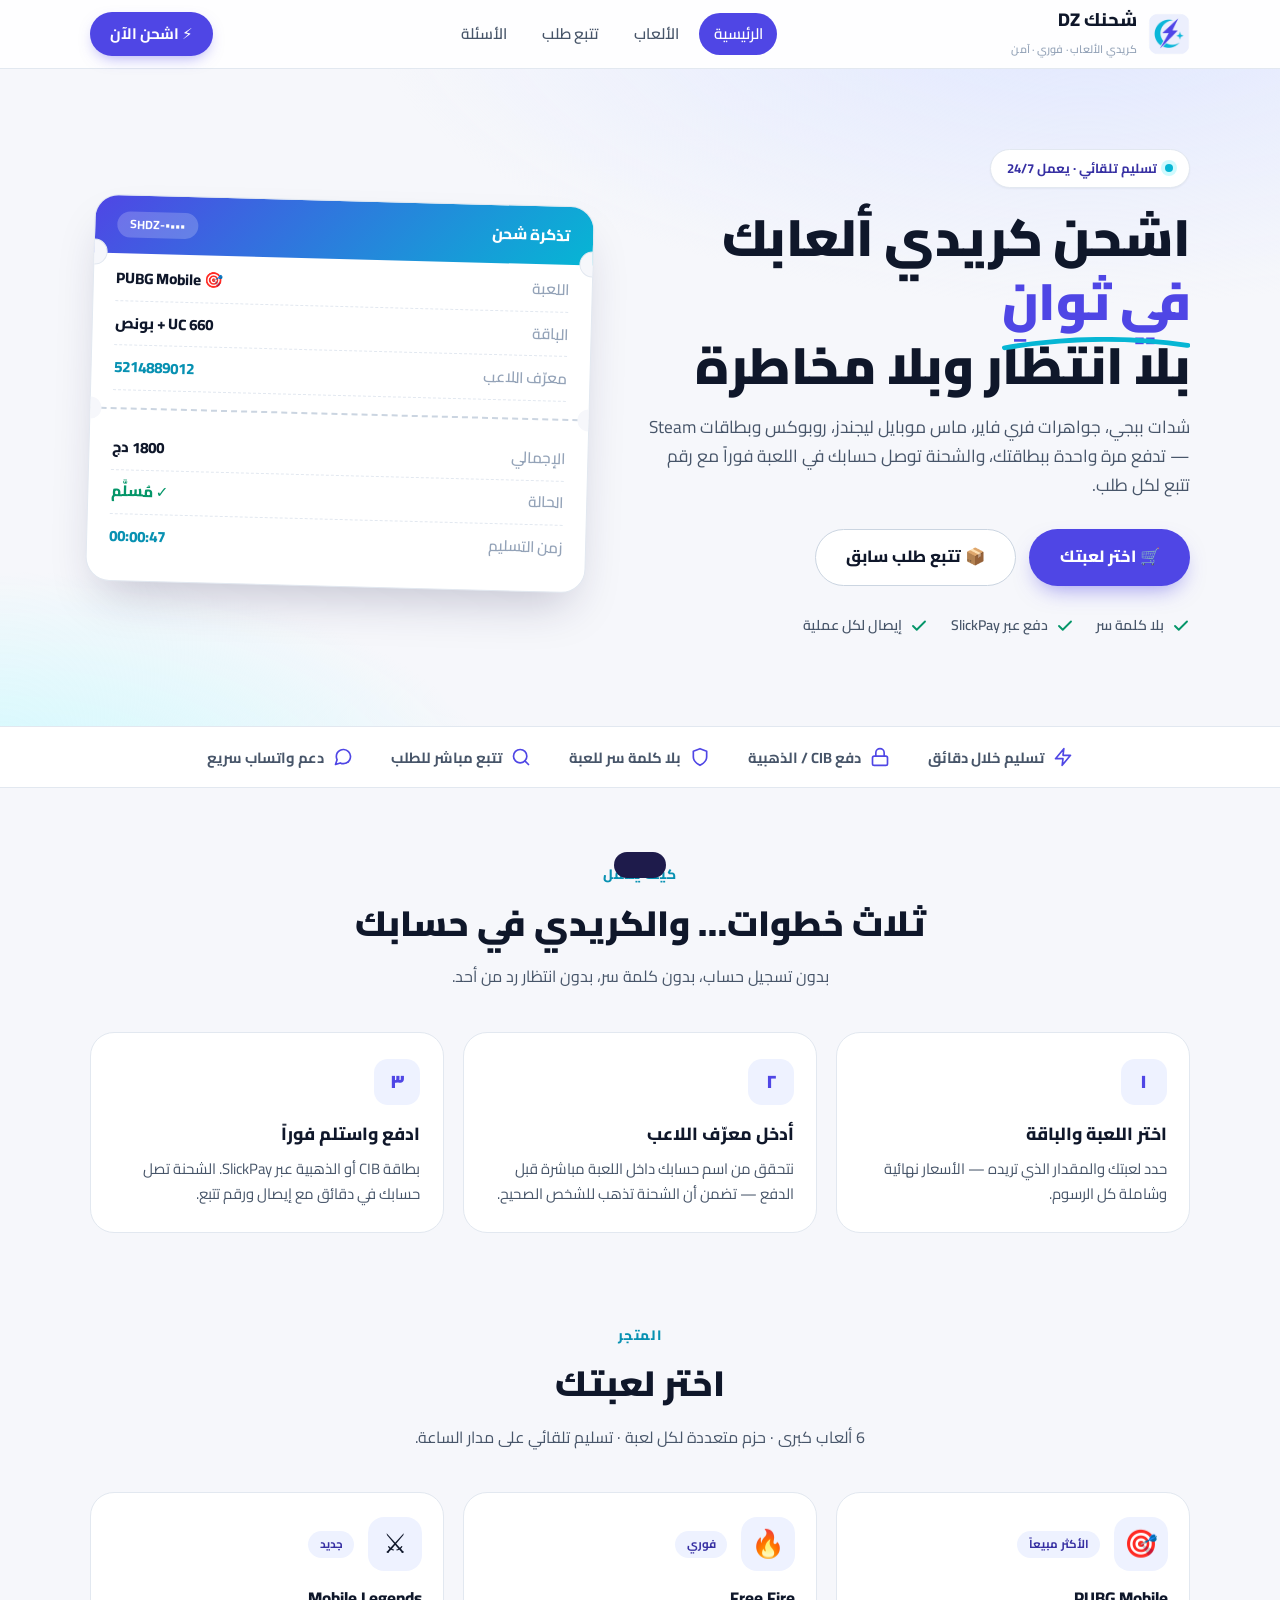
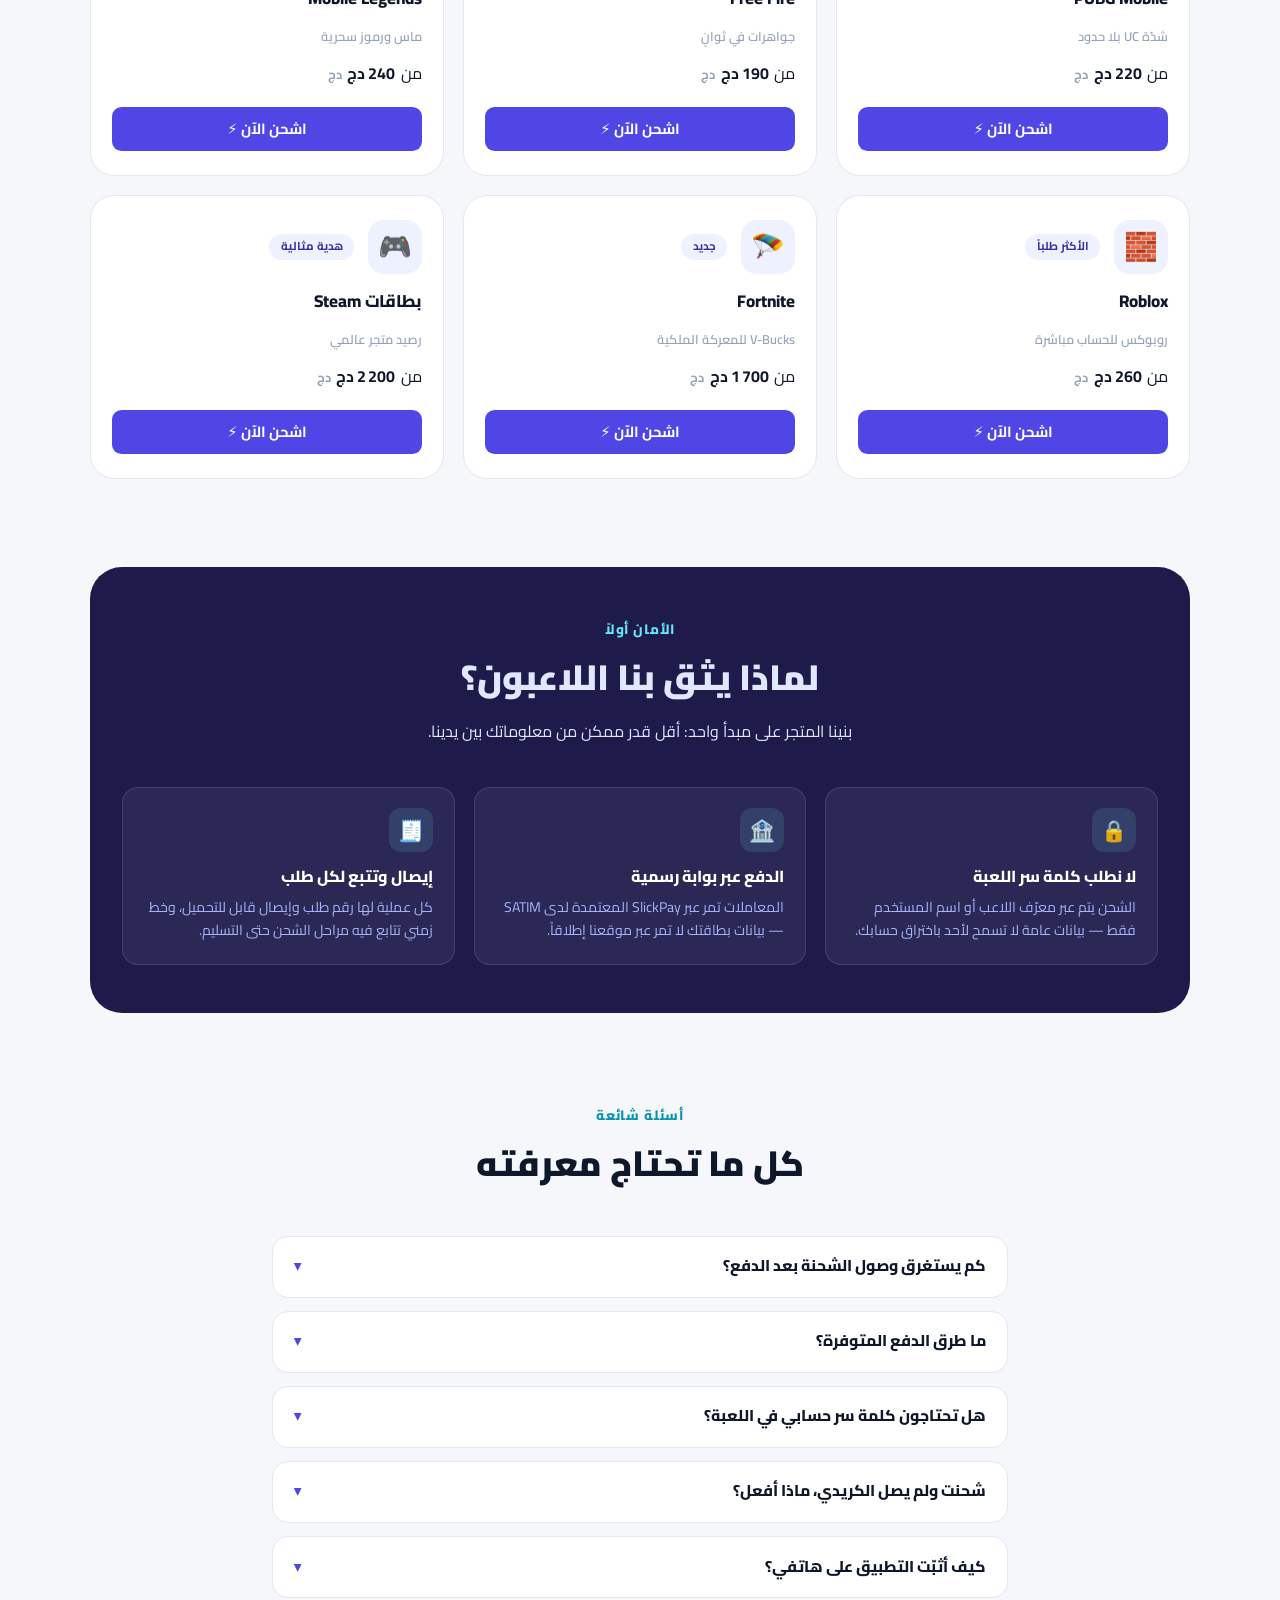
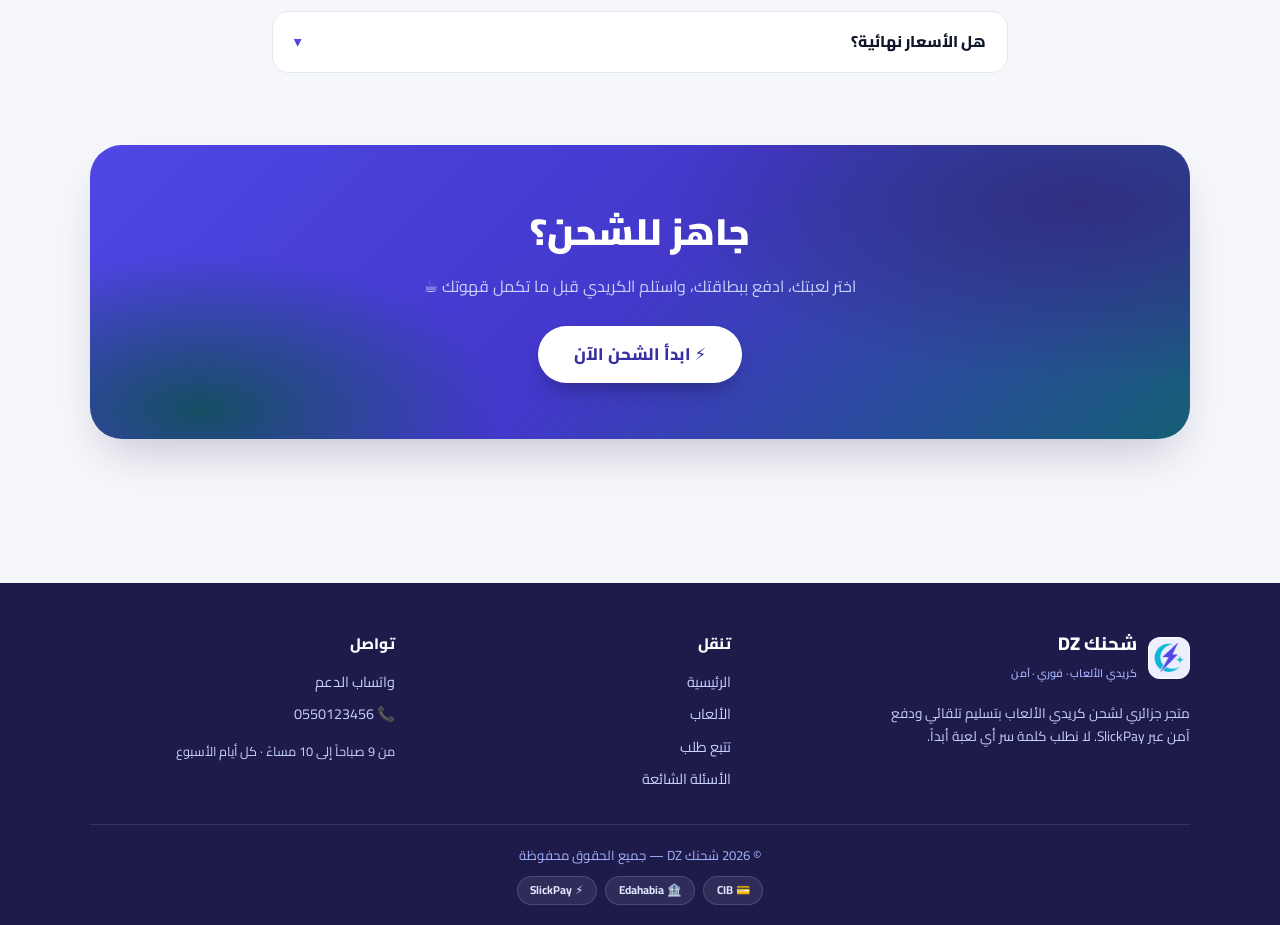
==== index.html @ 3fcfb03e "شحنك DZ v1 — متجر شحن كريدي الألعاب + تقسيم SlickPay (محاكاة) + PWA - 4 صفحات: رئيسية، شراء (4 خطوات" ====
<!DOCTYPE html>
<html lang="ar" dir="rtl">
<head>
<meta charset="UTF-8">
<meta name="viewport" content="width=device-width, initial-scale=1.0">
<title>شحنك DZ — شحن كريدي الألعاب فوراً وبأمان | UC · جواهرات · روبوكس</title>
<meta name="description" content="اشحن كريدي ألعابك المفضلة في ثوانٍ: PUBG UC، جواهرات Free Fire، ماس Mobile Legends، روبوكس Roblox وبطاقات Steam. دفع آمن ببطاقة CIB/الذهبية عبر SlickPay، تسليم فوري 24/7، وتتبع لكل طلب.">
<meta name="keywords" content="شحن كريدي, شدات ببجي, UC, جواهرات فري فاير, روبوكس, بطاقات steam, شحن الألعاب الجزائر">
<meta name="theme-color" content="#4f46e5">
<link rel="canonical" href="https://islamsiso644-sudo.github.io/shihank-dz/">

<!-- Open Graph -->
<meta property="og:type" content="website">
<meta property="og:site_name" content="شحنك DZ">
<meta property="og:title" content="شحنك DZ — شحن كريدي الألعاب فوراً وبأمان">
<meta property="og:description" content="UC · جواهرات · ماس · روبوكس · Steam — دفع آمن عبر SlickPay وتسليم فوري مع تتبع مباشر لكل طلب.">
<meta property="og:image" content="assets/img/og-image.jpg">
<meta property="og:locale" content="ar_DZ">

<!-- Icons -->
<link rel="icon" type="image/png" sizes="48x48" href="assets/img/favicon-32.png">
<link rel="apple-touch-icon" href="assets/img/apple-touch-icon.png">

<!-- PWA -->
<link rel="manifest" href="manifest.webmanifest">

<!-- Fonts -->
<link rel="preconnect" href="https://fonts.googleapis.com">
<link rel="preconnect" href="https://fonts.gstatic.com" crossorigin>
<link href="https://fonts.googleapis.com/css2?family=Cairo:wght@400;600;700;800;900&display=swap" rel="stylesheet">

<link rel="stylesheet" href="css/styles.css">

<!-- JSON-LD -->
<script type="application/ld+json">
{
  "@context": "https://schema.org",
  "@graph": [
    {
      "@type": "WebSite",
      "name": "شحنك DZ",
      "url": "https://islamsiso644-sudo.github.io/shihank-dz/",
      "inLanguage": "ar"
    },
    {
      "@type": "Store",
      "name": "شحنك DZ",
      "description": "متجر شحن كريدي الألعاب: UC وجواهرات وماس وروبوكس وبطاقات Steam بتسليم فوري ودفع آمن عبر SlickPay.",
      "paymentAccepted": "CIB, Edahabia",
      "priceRange": "190–19000 DZD"
    }
  ]
}
</script>
<script src="https://sites.super.myninja.ai/_assets/ninja-daytona-script.js"></script>
</head>

<body id="bodyTag">

<!-- ================= NAVBAR ================= -->
<header class="nav">
  <div class="container nav-inner">
    <a href="index.html" class="brand" aria-label="شحنك DZ">
      <img src="assets/img/icon-192.png" alt="شحنك DZ">
      <span>
        <span class="brand-name">شحنك DZ</span><br>
        <span class="brand-sub">كريدي الألعاب · فوري · آمن</span>
      </span>
    </a>
    <nav class="nav-links">
      <a href="index.html" class="active">الرئيسية</a>
      <a href="#games">الألعاب</a>
      <a href="track.html">تتبع طلب</a>
      <a href="#faq">الأسئلة</a>
    </nav>
    <a href="#games" class="nav-cta">⚡ اشحن الآن</a>
  </div>
</header>

<!-- ================= HERO ================= -->
<section class="hero">
  <div class="container hero-grid">
    <div>
      <span class="eyebrow"><span class="dot"></span> تسليم تلقائي · يعمل 24/7</span>
      <h1>
        اشحن كريدي ألعابك
        <span class="hl">في ثوانٍ<svg viewBox="0 0 120 12" preserveAspectRatio="none" aria-hidden="true"><path d="M2 9 Q 60 -4 118 7" stroke="#06b6d4" stroke-width="4" fill="none" stroke-linecap="round"/></svg></span>
        <br>بلا انتظار وبلا مخاطرة
      </h1>
      <p class="lead">
        شدات ببجي، جواهرات فري فاير، ماس موبايل ليجندز، روبوكس وبطاقات Steam —
        تدفع مرة واحدة ببطاقتك، والشحنة توصل حسابك في اللعبة فوراً مع رقم تتبع لكل طلب.
      </p>
      <div class="hero-actions">
        <a href="#games" class="btn btn-primary">🛒 اختر لعبتك</a>
        <a href="track.html" class="btn btn-ghost">📦 تتبع طلب سابق</a>
      </div>
      <div class="hero-trust">
        <div class="trust-item">
          <svg width="18" height="18" viewBox="0 0 24 24" fill="none" stroke="#059669" stroke-width="2.5" stroke-linecap="round" stroke-linejoin="round"><path d="M20 6L9 17l-5-5"/></svg>
          بلا كلمة سر
        </div>
        <div class="trust-item">
          <svg width="18" height="18" viewBox="0 0 24 24" fill="none" stroke="#059669" stroke-width="2.5" stroke-linecap="round" stroke-linejoin="round"><path d="M20 6L9 17l-5-5"/></svg>
          دفع عبر SlickPay
        </div>
        <div class="trust-item">
          <svg width="18" height="18" viewBox="0 0 24 24" fill="none" stroke="#059669" stroke-width="2.5" stroke-linecap="round" stroke-linejoin="round"><path d="M20 6L9 17l-5-5"/></svg>
          إيصال لكل عملية
        </div>
      </div>
    </div>

    <!-- تذكرة العرض -->
    <div class="ticket" aria-hidden="true">
      <span class="ticket-notch right"></span>
      <span class="ticket-notch left"></span>
      <div class="ticket-head">
        <span class="t-label">تذكرة شحن</span>
        <span class="t-num">SHDZ-••••</span>
      </div>
      <div class="ticket-body">
        <div class="ticket-row"><span class="k">اللعبة</span><span class="v">🎯 PUBG Mobile</span></div>
        <div class="ticket-row"><span class="k">الباقة</span><span class="v">660 UC + بونص</span></div>
        <div class="ticket-row"><span class="k">معرّف اللاعب</span><span class="v accent">5214889012</span></div>
        <div class="ticket-perf"></div>
        <div class="ticket-row"><span class="k">الإجمالي</span><span class="v">1800 دج</span></div>
        <div class="ticket-row"><span class="k">الحالة</span><span class="v" style="color:var(--ok)">✓ مُسلَّم</span></div>
        <div class="ticket-row"><span class="k">زمن التسليم</span><span class="v accent">00:00:47</span></div>
      </div>
    </div>
  </div>
</section>

<!-- ================= TRUST BAR ================= -->
<section class="trustbar">
  <div class="container trustbar-inner">
    <div class="trustbar-item">
      <svg width="20" height="20" viewBox="0 0 24 24" fill="none" stroke="currentColor" stroke-width="2" stroke-linecap="round" stroke-linejoin="round"><path d="M13 2L3 14h9l-1 8 10-12h-9l1-8z"/></svg>
      تسليم خلال دقائق
    </div>
    <div class="trustbar-item">
      <svg width="20" height="20" viewBox="0 0 24 24" fill="none" stroke="currentColor" stroke-width="2" stroke-linecap="round" stroke-linejoin="round"><rect x="3" y="11" width="18" height="11" rx="2"/><path d="M7 11V7a5 5 0 0110 0v4"/></svg>
      دفع CIB / الذهبية
    </div>
    <div class="trustbar-item">
      <svg width="20" height="20" viewBox="0 0 24 24" fill="none" stroke="currentColor" stroke-width="2" stroke-linecap="round" stroke-linejoin="round"><path d="M12 22s8-4 8-10V5l-8-3-8 3v7c0 6 8 10 8 10z"/></svg>
      بلا كلمة سر للعبة
    </div>
    <div class="trustbar-item">
      <svg width="20" height="20" viewBox="0 0 24 24" fill="none" stroke="currentColor" stroke-width="2" stroke-linecap="round" stroke-linejoin="round"><circle cx="11" cy="11" r="8"/><path d="M21 21l-4.35-4.35"/></svg>
      تتبع مباشر للطلب
    </div>
    <div class="trustbar-item">
      <svg width="20" height="20" viewBox="0 0 24 24" fill="none" stroke="currentColor" stroke-width="2" stroke-linecap="round" stroke-linejoin="round"><path d="M21 11.5a8.38 8.38 0 01-.9 3.8 8.5 8.5 0 01-7.6 4.7 8.38 8.38 0 01-3.8-.9L3 21l1.9-5.7a8.38 8.38 0 01-.9-3.8 8.5 8.5 0 014.7-7.6 8.38 8.38 0 013.8-.9h.5a8.48 8.48 0 018 8v.5z"/></svg>
      دعم واتساب سريع
    </div>
  </div>
</section>

<!-- ================= الخطوات ================= -->
<section class="section" id="how">
  <div class="container">
    <div class="section-head">
      <span class="kicker">كيف يعمل</span>
      <h2>ثلاث خطوات… والكريدي في حسابك</h2>
      <p>بدون تسجيل حساب، بدون كلمة سر، بدون انتظار رد من أحد.</p>
    </div>
    <div class="steps">
      <div class="step-card">
        <div class="step-num">١</div>
        <h3>اختر اللعبة والباقة</h3>
        <p>حدد لعبتك والمقدار الذي تريده — الأسعار نهائية وشاملة كل الرسوم.</p>
      </div>
      <div class="step-card">
        <div class="step-num">٢</div>
        <h3>أدخل معرّف اللاعب</h3>
        <p>نتحقق من اسم حسابك داخل اللعبة مباشرة قبل الدفع — تضمن أن الشحنة تذهب للشخص الصحيح.</p>
      </div>
      <div class="step-card">
        <div class="step-num">٣</div>
        <h3>ادفع واستلم فوراً</h3>
        <p>بطاقة CIB أو الذهبية عبر SlickPay. الشحنة تصل حسابك في دقائق مع إيصال ورقم تتبع.</p>
      </div>
    </div>
  </div>
</section>

<!-- ================= الألعاب ================= -->
<section class="section" id="games" style="padding-top:1rem">
  <div class="container">
    <div class="section-head">
      <span class="kicker">المتجر</span>
      <h2>اختر لعبتك</h2>
      <p>6 ألعاب كبرى · حزم متعددة لكل لعبة · تسليم تلقائي على مدار الساعة.</p>
    </div>
    <div class="games-grid" id="gamesGrid"><!-- تُبنى بالجافاسكريبت --></div>
  </div>
</section>

<!-- ================= الأمان ================= -->
<section class="section" id="security" style="padding-top:1rem">
  <div class="container">
    <div class="security">
      <div class="section-head">
        <span class="kicker">الأمان أولاً</span>
        <h2>لماذا يثق بنا اللاعبون؟</h2>
        <p>بنينا المتجر على مبدأ واحد: أقل قدر ممكن من معلوماتك بين يدينا.</p>
      </div>
      <div class="sec-grid">
        <div class="sec-item">
          <div class="s-ico">🔒</div>
          <h3>لا نطلب كلمة سر اللعبة</h3>
          <p>الشحن يتم عبر معرّف اللاعب أو اسم المستخدم فقط — بيانات عامة لا تسمح لأحد باختراق حسابك.</p>
        </div>
        <div class="sec-item">
          <div class="s-ico">🏦</div>
          <h3>الدفع عبر بوابة رسمية</h3>
          <p>المعاملات تمر عبر SlickPay المعتمدة لدى SATIM — بيانات بطاقتك لا تمر عبر موقعنا إطلاقاً.</p>
        </div>
        <div class="sec-item">
          <div class="s-ico">🧾</div>
          <h3>إيصال وتتبع لكل طلب</h3>
          <p>كل عملية لها رقم طلب وإيصال قابل للتحميل، وخط زمني تتابع فيه مراحل الشحن حتى التسليم.</p>
        </div>
      </div>
    </div>
  </div>
</section>

<!-- ================= FAQ ================= -->
<section class="section" id="faq" style="padding-top:1rem">
  <div class="container">
    <div class="section-head">
      <span class="kicker">أسئلة شائعة</span>
      <h2>كل ما تحتاج معرفته</h2>
    </div>
    <div class="faq-list" id="faqList"><!-- تُبنى بالجافاسكريبت --></div>
  </div>
</section>

<!-- ================= CTA النهائي ================= -->
<section class="section" style="padding-top:0">
  <div class="container">
    <div class="final-cta">
      <h2>جاهز للشحن؟</h2>
      <p>اختر لعبتك، ادفع ببطاقتك، واستلم الكريدي قبل ما تكمل قهوتك ☕</p>
      <a href="#games" class="btn btn-white">⚡ ابدأ الشحن الآن</a>
    </div>
  </div>
</section>

<!-- ================= FOOTER ================= -->
<footer class="footer">
  <div class="container">
    <div class="footer-inner">
      <div>
        <a href="index.html" class="brand">
          <img src="assets/img/icon-192.png" alt="شحنك DZ">
          <span>
            <span class="brand-name">شحنك DZ</span><br>
            <span class="brand-sub">كريدي الألعاب · فوري · آمن</span>
          </span>
        </a>
        <p style="margin-top:1rem; font-size:.85rem; max-width:20rem">
          متجر جزائري لشحن كريدي الألعاب بتسليم تلقائي ودفع آمن عبر SlickPay.
          لا نطلب كلمة سر أي لعبة أبداً.
        </p>
      </div>
      <div>
        <h4>تنقل</h4>
        <div class="footer-links">
          <a href="index.html">الرئيسية</a>
          <a href="#games">الألعاب</a>
          <a href="track.html">تتبع طلب</a>
          <a href="#faq">الأسئلة الشائعة</a>
        </div>
      </div>
      <div>
        <h4>تواصل</h4>
        <div class="footer-links">
          <a id="waLink" href="#" target="_blank" rel="noopener">واتساب الدعم</a>
          <a href="#" id="phoneLink">📞 <span id="phoneTxt">0550 12 34 56</span></a>
          <p style="font-size:.8rem; margin-top:.4rem" id="hoursTxt">من 9 صباحاً إلى 10 مساءً</p>
        </div>
      </div>
    </div>
    <div class="footer-bottom">
      <div>© 2026 شحنك DZ — جميع الحقوق محفوظة</div>
      <div class="pay-badges">
        <span class="pay-badge">💳 CIB</span>
        <span class="pay-badge">🏦 Edahabia</span>
        <span class="pay-badge">⚡ SlickPay</span>
      </div>
    </div>
  </div>
</footer>

<!-- PWA install tip -->
<div class="install-tip" id="installTip">
  <img src="assets/img/icon-192.png" alt="">
  <div class="it-txt">
    <div class="it-t">ثبّت تطبيق شحنك DZ</div>
    <div class="it-s">شحن أسرع من هاتفك مباشرة</div>
  </div>
  <button class="btn btn-primary" id="installBtn">تثبيت</button>
</div>

<div class="toast" id="toast"><div class="t-msg" id="toastMsg"></div></div>

<script src="js/config.js"></script>
<script src="js/data.js"></script>
<script src="js/app.js"></script>
</body>
</html>
---- css/styles.css ----
/* ============================================================
   شحنك DZ — styles.css (v3 — إعادة تصميم كاملة)
   الهوية: نيلي كهربائي + سيان على خلفية فاتحة نظيفة
   مبادئ: آمن · بسيط · واضح · لا يشبه أي موقع موجود
   ============================================================ */

/* ---------- Reset ---------- */
*, *::before, *::after { box-sizing: border-box; margin: 0; padding: 0; }
html { scroll-behavior: smooth; -webkit-text-size-adjust: 100%; }
img { display: block; max-width: 100%; }
button, input, select { font: inherit; color: inherit; }
button { cursor: pointer; background: none; border: none; }
a { color: inherit; text-decoration: none; }
ul, ol { list-style: none; }

/* ---------- Design tokens (النظام الجديد) ---------- */
:root {
  /* خلفيات */
  --bg: #f6f7fb;            /* خلفية الصفحة الفاتحة */
  --bg-card: #ffffff;       /* بطاقات بيضاء نظيفة */
  --bg-soft: #eef2ff;       /* لمسة لافندر فاتحة */
  --bg-deep: #1e1b4b;       /* كحلي عميق للفوتر والهيرو الداكن */

  /* الهوية الأساسية */
  --ink: #0f172a;           /* نص أساسي */
  --ink-2: #475569;         /* نص ثانوي */
  --ink-3: #94a3b8;         /* نص خفيف */
  --primary: #4f46e5;       /* نيلي كهربائي */
  --primary-deep: #3730a3;  /* نيلي عميق (hover) */
  --accent: #06b6d4;        /* سيان */
  --accent-deep: #0891b2;   /* سيان عميق */
  --gold: #f59e0b;          /* كهرماني (تنبيهات/نجوم) */
  --danger: #e11d48;        /* أحمر للأخطاء */
  --ok: #059669;            /* أخضر للنجاح */

  /* حدود وظلال */
  --line: #e2e8f0;
  --line-2: #cbd5e1;
  --shadow-sm: 0 1px 2px rgba(15, 23, 42, .05);
  --shadow: 0 8px 24px -12px rgba(30, 27, 75, .18);
  --shadow-lg: 0 24px 48px -16px rgba(30, 27, 75, .25);

  /* مقاسات */
  --r-sm: .6rem;
  --r-md: 1rem;
  --r-lg: 1.5rem;
  --r-xl: 2rem;
  --r-pill: 999px;

  /* خطوط */
  --font: 'Cairo', 'Segoe UI', system-ui, sans-serif;
  --ease: cubic-bezier(.4, 0, .2, 1);
}

/* ---------- Base ---------- */
body {
  font-family: var(--font);
  background: var(--bg);
  color: var(--ink);
  line-height: 1.7;
  min-height: 100vh;
  -webkit-font-smoothing: antialiased;
  overflow-x: hidden;
}
::selection { background: #c7d2fe; color: #1e1b4b; }
::-webkit-scrollbar { width: 10px; }
::-webkit-scrollbar-track { background: var(--bg); }
::-webkit-scrollbar-thumb { background: var(--line-2); border-radius: 8px; }

/* ---------- Layout helpers ---------- */
.container { width: min(1100px, 100% - 2rem); margin-inline: auto; }
.section { padding: 4.5rem 0; }
.flex { display: flex; }
.grid { display: grid; }
.hidden { display: none !important; }

/* ---------- Navbar ---------- */
.nav {
  position: sticky; top: 0; z-index: 60;
  background: rgba(255, 255, 255, .85);
  backdrop-filter: blur(14px);
  -webkit-backdrop-filter: blur(14px);
  border-bottom: 1px solid var(--line);
}
.nav-inner {
  display: flex; align-items: center; justify-content: space-between;
  gap: 1rem; height: 68px;
}
.brand { display: flex; align-items: center; gap: .7rem; }
.brand img { width: 42px; height: 42px; border-radius: 12px; }
.brand-name { font-size: 1.15rem; font-weight: 800; color: var(--ink); line-height: 1.2; }
.brand-sub { font-size: .68rem; color: var(--ink-3); font-weight: 600; letter-spacing: .02em; }
.nav-links { display: flex; align-items: center; gap: .4rem; }
.nav-links a {
  padding: .5rem .9rem; border-radius: var(--r-pill);
  font-weight: 600; font-size: .95rem; color: var(--ink-2);
  transition: all .2s var(--ease);
}
.nav-links a:hover { background: var(--bg-soft); color: var(--primary); }
.nav-links a.active { background: var(--primary); color: #fff; }
.nav-cta {
  display: inline-flex; align-items: center; gap: .45rem;
  background: var(--primary); color: #fff;
  padding: .55rem 1.25rem; border-radius: var(--r-pill);
  font-weight: 700; font-size: .95rem;
  box-shadow: 0 6px 16px -6px rgba(79, 70, 229, .55);
  transition: all .2s var(--ease);
}
.nav-cta:hover { background: var(--primary-deep); transform: translateY(-1px); }

/* ---------- Hero ---------- */
.hero {
  position: relative; overflow: hidden;
  padding: 5rem 0 5.5rem;
  background:
    radial-gradient(1200px 500px at 85% -10%, #e0e7ff 0%, transparent 60%),
    radial-gradient(900px 400px at 0% 110%, #cffafe 0%, transparent 55%),
    var(--bg);
}
.hero-grid {
  display: grid; grid-template-columns: 1.05fr .95fr;
  gap: 3rem; align-items: center;
}
.eyebrow {
  display: inline-flex; align-items: center; gap: .5rem;
  background: #fff; border: 1px solid var(--line);
  padding: .45rem 1rem; border-radius: var(--r-pill);
  font-size: .82rem; font-weight: 700; color: var(--primary-deep);
  box-shadow: var(--shadow-sm);
}
.eyebrow .dot {
  width: 8px; height: 8px; border-radius: 50%;
  background: var(--accent); box-shadow: 0 0 0 4px #cffafe;
}
.hero h1 {
  font-size: clamp(2.1rem, 4.5vw, 3.2rem);
  font-weight: 900; line-height: 1.25; letter-spacing: -.01em;
  margin: 1.1rem 0 .9rem;
}
.hero h1 .hl {
  color: var(--primary);
  position: relative; display: inline-block;
}
.hero h1 .hl svg {
  position: absolute; bottom: -.35em; right: 0; width: 100%; height: .28em;
}
.hero p.lead {
  font-size: 1.08rem; color: var(--ink-2); max-width: 34rem;
  margin-bottom: 1.8rem;
}
.hero-actions { display: flex; flex-wrap: wrap; gap: .8rem; }
.btn {
  display: inline-flex; align-items: center; justify-content: center; gap: .55rem;
  font-weight: 800; border-radius: var(--r-pill);
  padding: .85rem 1.9rem; font-size: 1.02rem;
  transition: all .2s var(--ease);
}
.btn-primary {
  background: var(--primary); color: #fff;
  box-shadow: 0 10px 22px -8px rgba(79, 70, 229, .55);
}
.btn-primary:hover { background: var(--primary-deep); transform: translateY(-2px); }
.btn-ghost {
  background: #fff; color: var(--ink);
  border: 1.5px solid var(--line-2);
}
.btn-ghost:hover { border-color: var(--primary); color: var(--primary); }
.hero-trust {
  display: flex; flex-wrap: wrap; gap: 1.4rem; margin-top: 1.8rem;
}
.trust-item { display: flex; align-items: center; gap: .5rem; font-size: .88rem; font-weight: 600; color: var(--ink-2); }
.trust-item svg { flex-shrink: 0; }

/* ---------- التذكرة المثقوبة (هوية الموقع) ---------- */
.ticket {
  position: relative;
  background: var(--bg-card);
  border: 1.5px solid var(--line);
  border-radius: var(--r-lg);
  box-shadow: var(--shadow-lg);
  overflow: hidden;
  transform: rotate(1.5deg);
}
.ticket::before {  /* شريط علوي نيلي */
  content: ''; position: absolute; inset-inline: 0; top: 0; height: 58px;
  background: linear-gradient(135deg, var(--primary), var(--accent));
}
.ticket-notch {
  position: absolute; top: 44px;
  width: 26px; height: 26px; border-radius: 50%;
  background: var(--bg);
  border: 1.5px solid var(--line);
}
.ticket-notch.right { right: -13px; }
.ticket-notch.left { left: -13px; }
.ticket-head {
  position: relative; z-index: 2;
  padding: 1rem 1.4rem 0;
  display: flex; align-items: center; justify-content: space-between;
}
.ticket-head .t-label { color: #fff; font-weight: 800; font-size: .95rem; }
.ticket-head .t-num {
  background: rgba(255,255,255,.2); color: #fff;
  font-size: .75rem; font-weight: 700;
  padding: .18rem .8rem; border-radius: var(--r-pill);
  direction: ltr;
}
.ticket-body { padding: 1.2rem 1.4rem 1.4rem; }
.ticket-row {
  display: flex; align-items: center; justify-content: space-between;
  padding: .55rem 0; border-bottom: 1px dashed var(--line);
  font-size: .95rem;
}
.ticket-row:last-child { border-bottom: none; }
.ticket-row .k { color: var(--ink-3); font-weight: 600; }
.ticket-row .v { font-weight: 800; color: var(--ink); }
.ticket-row .v.accent { color: var(--accent-deep); direction: ltr; }
.ticket-perf {  /* خط القطع المتقطع بين رأس التذكرة وجسمها */
  margin: 1.1rem -1.4rem 1rem;
  border-top: 2px dashed var(--line-2);
  position: relative;
}
.ticket-perf::before, .ticket-perf::after {
  content: ''; position: absolute; top: -12px;
  width: 22px; height: 22px; border-radius: 50%;
  background: var(--bg);
}
.ticket-perf::before { right: -11px; }
.ticket-perf::after { left: -11px; }

/* ---------- Trust bar ---------- */
.trustbar {
  background: #fff; border-block: 1px solid var(--line);
  padding: 1.1rem 0;
}
.trustbar-inner {
  display: flex; flex-wrap: wrap; justify-content: center;
  gap: 1rem 2.4rem; align-items: center;
}
.trustbar-item {
  display: flex; align-items: center; gap: .55rem;
  font-weight: 700; font-size: .92rem; color: var(--ink-2);
}
.trustbar-item svg { color: var(--primary); flex-shrink: 0; }

/* ---------- Sections ---------- */
.section-head { text-align: center; max-width: 40rem; margin: 0 auto 2.6rem; }
.section-head .kicker {
  color: var(--accent-deep); font-weight: 800; font-size: .85rem;
  letter-spacing: .06em;
}
.section-head h2 { font-size: clamp(1.6rem, 3vw, 2.2rem); font-weight: 900; margin: .4rem 0 .6rem; }
.section-head p { color: var(--ink-2); }

/* ---------- الخطوات ---------- */
.steps { display: grid; grid-template-columns: repeat(3, 1fr); gap: 1.2rem; }
.step-card {
  background: var(--bg-card); border: 1.5px solid var(--line);
  border-radius: var(--r-lg); padding: 1.6rem 1.4rem;
  position: relative; transition: all .25s var(--ease);
}
.step-card:hover { border-color: #c7d2fe; box-shadow: var(--shadow); transform: translateY(-4px); }
.step-num {
  width: 46px; height: 46px; border-radius: 14px;
  display: grid; place-items: center;
  background: var(--bg-soft); color: var(--primary);
  font-weight: 900; font-size: 1.15rem; margin-bottom: .9rem;
}
.step-card h3 { font-size: 1.1rem; font-weight: 800; margin-bottom: .4rem; }
.step-card p { color: var(--ink-2); font-size: .93rem; }

/* ---------- شبكة الألعاب ---------- */
.games-grid { display: grid; grid-template-columns: repeat(3, 1fr); gap: 1.2rem; }
.game-card {
  background: var(--bg-card); border: 1.5px solid var(--line);
  border-radius: var(--r-lg); padding: 1.5rem 1.3rem;
  display: flex; flex-direction: column; gap: .8rem;
  transition: all .25s var(--ease);
}
.game-card:hover { border-color: #c7d2fe; box-shadow: var(--shadow-lg); transform: translateY(-4px); }
.game-top { display: flex; align-items: center; gap: .9rem; }
.game-emoji {
  width: 54px; height: 54px; border-radius: 16px;
  display: grid; place-items: center; font-size: 1.7rem;
  background: var(--bg-soft);
}
.game-card h3 { font-size: 1.06rem; font-weight: 800; }
.game-card .g-sub { font-size: .8rem; color: var(--ink-3); font-weight: 600; }
.game-tags { display: flex; flex-wrap: wrap; gap: .4rem; }
.tag {
  font-size: .72rem; font-weight: 700;
  background: var(--bg-soft); color: var(--primary-deep);
  padding: .22rem .7rem; border-radius: var(--r-pill);
}
.game-card .g-price {
  display: flex; align-items: baseline; gap: .35rem; margin-top: auto;
}
.g-price .from { font-size: .78rem; color: var(--ink-3); font-weight: 600; }
.g-price .val { font-size: 1.3rem; font-weight: 900; color: var(--primary); }
.g-price .cur { font-size: .8rem; color: var(--ink-3); font-weight: 700; }
.game-card .btn-small {
  margin-top: .4rem; width: 100%;
  display: inline-flex; align-items: center; justify-content: center; gap: .4rem;
  background: var(--primary); color: #fff;
  padding: .6rem 1rem; border-radius: var(--r-sm);
  font-weight: 700; font-size: .92rem;
  transition: background .2s var(--ease);
}
.game-card .btn-small:hover { background: var(--primary-deep); }

/* ---------- الأمان ---------- */
.security { background: var(--bg-deep); color: #e0e7ff; border-radius: var(--r-xl); padding: 3rem 2rem; }
.security .section-head h2, .security .section-head p { color: #e0e7ff; }
.security .section-head .kicker { color: #67e8f9; }
.sec-grid { display: grid; grid-template-columns: repeat(3, 1fr); gap: 1.2rem; margin-top: .5rem; }
.sec-item {
  background: rgba(255,255,255,.06); border: 1px solid rgba(255,255,255,.12);
  border-radius: var(--r-md); padding: 1.3rem;
}
.sec-item .s-ico {
  width: 44px; height: 44px; border-radius: 12px;
  display: grid; place-items: center; font-size: 1.3rem;
  background: rgba(103, 232, 249, .12); margin-bottom: .7rem;
}
.sec-item h3 { color: #fff; font-size: 1rem; font-weight: 800; margin-bottom: .35rem; }
.sec-item p { color: #a5b4fc; font-size: .88rem; line-height: 1.65; }

/* ---------- FAQ ---------- */
.faq-list { max-width: 46rem; margin-inline: auto; display: grid; gap: .8rem; }
.faq-item {
  background: #fff; border: 1.5px solid var(--line);
  border-radius: var(--r-md); overflow: hidden;
}
.faq-q {
  width: 100%; display: flex; align-items: center; justify-content: space-between; gap: 1rem;
  padding: 1.05rem 1.3rem; text-align: start;
  font-weight: 800; font-size: .98rem; color: var(--ink);
}
.faq-q .chev { transition: transform .25s var(--ease); color: var(--primary); flex-shrink: 0; }
.faq-item.open .faq-q .chev { transform: rotate(180deg); }
.faq-a { max-height: 0; overflow: hidden; transition: max-height .3s var(--ease); }
.faq-a p { padding: 0 1.3rem 1.15rem; color: var(--ink-2); font-size: .93rem; }
.faq-item.open .faq-a { max-height: 300px; }

/* ---------- CTA النهائي ---------- */
.final-cta {
  background:
    radial-gradient(700px 300px at 90% 20%, #312e81 0%, transparent 60%),
    radial-gradient(500px 260px at 10% 90%, #164e63 0%, transparent 60%),
    linear-gradient(135deg, var(--primary) 0%, #4338ca 50%, #155e75 100%);
  border-radius: var(--r-xl);
  color: #fff; text-align: center;
  padding: 3.5rem 2rem;
  box-shadow: var(--shadow-lg);
}
.final-cta h2 { font-size: clamp(1.6rem, 3vw, 2.3rem); font-weight: 900; margin-bottom: .6rem; }
.final-cta p { color: #c7d2fe; max-width: 34rem; margin: 0 auto 1.6rem; }
.final-cta .btn-white {
  background: #fff; color: var(--primary-deep);
  padding: .9rem 2.2rem; font-size: 1.05rem;
  box-shadow: 0 12px 24px -10px rgba(0,0,0,.4);
}
.final-cta .btn-white:hover { transform: translateY(-2px); }

/* ---------- Footer ---------- */
.footer { background: var(--bg-deep); color: #c7d2fe; margin-top: 4.5rem; }
.footer-inner {
  display: grid; grid-template-columns: 1.4fr 1fr 1fr;
  gap: 2rem; padding: 3rem 0 2rem;
}
.footer .brand-name { color: #fff; }
.footer .brand-sub { color: #a5b4fc; }
.footer h4 { color: #fff; font-size: .95rem; font-weight: 800; margin-bottom: .8rem; }
.footer-links { display: grid; gap: .5rem; }
.footer-links a { color: #c7d2fe; font-size: .9rem; transition: color .2s; }
.footer-links a:hover { color: #67e8f9; }
.footer-bottom {
  border-top: 1px solid rgba(255,255,255,.1);
  padding: 1.2rem 0; text-align: center;
  font-size: .82rem; color: #a5b4fc;
}
.footer-bottom .pay-badges {
  display: flex; justify-content: center; gap: .5rem; margin-top: .6rem; flex-wrap: wrap;
}
.pay-badge {
  background: rgba(255,255,255,.08); border: 1px solid rgba(255,255,255,.14);
  color: #e0e7ff; font-size: .72rem; font-weight: 700;
  padding: .25rem .8rem; border-radius: var(--r-pill);
}

/* ============================================================
   صفحة الشراء (buy.html)
   ============================================================ */
.buy-wrap { max-width: 560px; margin-inline: auto; padding: 2.5rem 0 4rem; }
.wizard-head { text-align: center; margin-bottom: 1.6rem; }
.wizard-head h1 { font-size: 1.5rem; font-weight: 900; }
.wizard-head p { color: var(--ink-2); font-size: .93rem; }

/* شريط التقدم */
.progress-track {
  display: flex; align-items: center; justify-content: space-between;
  margin: 1.4rem 0 1.8rem; position: relative;
}
.progress-track::before {
  content: ''; position: absolute; inset-inline: 11%; top: 50%;
  height: 3px; background: var(--line); z-index: 0; border-radius: 2px;
}
.p-step { position: relative; z-index: 1; display: flex; flex-direction: column; align-items: center; gap: .4rem; flex: 1; }
.p-dot {
  width: 34px; height: 34px; border-radius: 50%;
  background: #fff; border: 2.5px solid var(--line-2);
  display: grid; place-items: center;
  font-weight: 800; font-size: .85rem; color: var(--ink-3);
  transition: all .3s var(--ease);
}
.p-step .p-label { font-size: .7rem; font-weight: 700; color: var(--ink-3); }
.p-step.active .p-dot { border-color: var(--primary); color: var(--primary); box-shadow: 0 0 0 5px #e0e7ff; }
.p-step.active .p-label { color: var(--primary); }
.p-step.done .p-dot { background: var(--primary); border-color: var(--primary); color: #fff; }
.p-step.done .p-label { color: var(--ok); }

/* بطاقات المعالج */
.wiz-card {
  background: #fff; border: 1.5px solid var(--line);
  border-radius: var(--r-lg); padding: 1.6rem;
  box-shadow: var(--shadow);
}
.wiz-step { display: none; animation: rise .35s var(--ease); }
.wiz-step.active { display: block; }
@keyframes rise { from { opacity: 0; transform: translateY(14px); } to { opacity: 1; transform: none; } }

/* اختيار الحزم */
.packs { display: grid; gap: .7rem; }
.pack {
  display: flex; align-items: center; gap: .9rem;
  border: 1.5px solid var(--line); border-radius: var(--r-md);
  padding: .95rem 1.05rem; cursor: pointer;
  transition: all .18s var(--ease); background: #fff;
}
.pack:hover { border-color: #c7d2fe; }
.pack.selected {
  border-color: var(--primary); background: var(--bg-soft);
  box-shadow: 0 0 0 3px #e0e7ff;
}
.pack-ico { font-size: 1.5rem; flex-shrink: 0; }
.pack-info { flex: 1; }
.pack-info .p-name { font-weight: 800; font-size: .98rem; }
.pack-info .p-sub { font-size: .78rem; color: var(--ink-3); font-weight: 600; }
.pack-price { font-weight: 900; color: var(--primary); font-size: 1.05rem; white-space: nowrap; }
.pack-badge {
  font-size: .68rem; font-weight: 800; color: #92400e;
  background: #fef3c7; padding: .15rem .55rem; border-radius: var(--r-pill);
}

/* إدخال ID اللاعب */
.field { margin-bottom: 1.1rem; }
.field label { display: block; font-weight: 800; font-size: .9rem; margin-bottom: .45rem; }
.field .hint { font-size: .78rem; color: var(--ink-3); font-weight: 600; margin-top: .3rem; }
.input {
  width: 100%; background: #fff; border: 1.5px solid var(--line-2);
  border-radius: var(--r-sm); padding: .8rem 1rem;
  font-size: 1rem; font-weight: 600;
  transition: all .2s var(--ease);
}
.input:focus { outline: none; border-color: var(--primary); box-shadow: 0 0 0 4px #e0e7ff; }
.input.err { border-color: var(--danger); box-shadow: 0 0 0 4px #ffe4e6; }
.verify-box {
  display: flex; align-items: center; gap: .8rem;
  background: #ecfdf5; border: 1.5px solid #a7f3d0;
  border-radius: var(--r-md); padding: .8rem 1rem; margin-top: .6rem;
}
.verify-box.err { background: #fff1f2; border-color: #fecdd3; }
.verify-box .v-ico { font-size: 1.3rem; }
.verify-box .v-name { font-weight: 800; color: var(--ok); font-size: .95rem; }
.verify-box .v-sub { font-size: .75rem; color: #047857; font-weight: 600; }
.verify-box.err .v-name { color: var(--danger); }
.verify-box.err .v-sub { color: #be123c; }

/* الدفع */
.pay-methods { display: grid; gap: .6rem; margin-bottom: 1.1rem; }
.pay-m {
  display: flex; align-items: center; gap: .8rem;
  border: 1.5px solid var(--line); border-radius: var(--r-md);
  padding: .85rem 1rem; cursor: pointer; transition: all .18s var(--ease);
}
.pay-m:hover { border-color: #c7d2fe; }
.pay-m.selected { border-color: var(--primary); background: var(--bg-soft); box-shadow: 0 0 0 3px #e0e7ff; }
.pay-m .pm-ico { font-size: 1.4rem; }
.pay-m .pm-info { flex: 1; }
.pay-m .pm-name { font-weight: 800; font-size: .93rem; }
.pay-m .pm-sub { font-size: .74rem; color: var(--ink-3); font-weight: 600; }
.card-form { border: 1.5px dashed var(--line-2); border-radius: var(--r-md); padding: 1rem; margin-bottom: 1rem; background: var(--bg-soft); }
.card-form .row { display: grid; grid-template-columns: 1fr 1fr; gap: .7rem; }

/* ملخص الطلب */
.summary {
  background: var(--bg-soft); border: 1.5px solid #c7d2fe;
  border-radius: var(--r-md); padding: 1.1rem 1.2rem; margin-bottom: 1.2rem;
}
.summary .s-row {
  display: flex; justify-content: space-between; align-items: center;
  padding: .35rem 0; font-size: .92rem;
}
.summary .s-row .k { color: var(--ink-2); font-weight: 600; }
.summary .s-row .v { font-weight: 800; }
.summary .s-total {
  border-top: 2px dashed #c7d2fe; margin-top: .5rem; padding-top: .6rem;
  font-size: 1.05rem;
}
.summary .s-total .v { color: var(--primary); font-size: 1.25rem; font-weight: 900; }

/* التقسيم (شفافية) */
.split-note {
  display: flex; gap: .7rem; align-items: flex-start;
  background: #ecfeff; border: 1.5px solid #a5f3fc;
  border-radius: var(--r-md); padding: .85rem 1rem; margin-bottom: 1.2rem;
  font-size: .8rem; color: #155e75; font-weight: 600;
}
.split-note .s-ico { font-size: 1.1rem; }

/* المعالجة والنجاح */
.processing { text-align: center; padding: 2rem 0; }
.spinner {
  width: 64px; height: 64px; margin: 0 auto 1.2rem;
  border-radius: 50%; border: 5px solid #e0e7ff;
  border-top-color: var(--primary);
  animation: spin 1s linear infinite;
}
@keyframes spin { to { transform: rotate(360deg); } }
.processing h3 { font-weight: 900; margin-bottom: .3rem; }
.processing p { color: var(--ink-2); font-size: .9rem; }
.success-ico {
  width: 76px; height: 76px; margin: 0 auto 1rem;
  border-radius: 50%; display: grid; place-items: center;
  background: #ecfdf5; border: 3px solid #6ee7b7; font-size: 2rem;
}
.receipt {
  background: #fff; border: 1.5px solid var(--line);
  border-radius: var(--r-md); overflow: hidden; margin: 1.2rem 0;
}
.receipt-head {
  background: linear-gradient(135deg, var(--primary), var(--accent));
  color: #fff; padding: .9rem 1.2rem;
  display: flex; justify-content: space-between; align-items: center;
}
.receipt-head .r-id { font-weight: 800; font-size: .95rem; direction: ltr; }
.receipt-head .r-badge { background: rgba(255,255,255,.22); font-size: .7rem; font-weight: 800; padding: .2rem .7rem; border-radius: var(--r-pill); }
.receipt-body { padding: 1rem 1.2rem; }
.receipt .r-row {
  display: flex; justify-content: space-between;
  padding: .4rem 0; font-size: .9rem;
  border-bottom: 1px dashed var(--line);
}
.receipt .r-row:last-child { border: none; }
.receipt .r-row .k { color: var(--ink-3); font-weight: 600; }
.receipt .r-row .v { font-weight: 800; }
.receipt .r-row .v.ok { color: var(--ok); }
.receipt .r-row .v.ltr { direction: ltr; }

/* أزرار المعالج */
.wiz-nav { display: flex; gap: .8rem; margin-top: 1.3rem; }
.wiz-nav .btn { flex: 1; padding: .85rem 1rem; font-size: .98rem; }
.btn-outline {
  background: #fff; border: 1.5px solid var(--line-2); color: var(--ink-2);
}
.btn-outline:hover { border-color: var(--ink-3); }
.btn[disabled] { opacity: .5; cursor: not-allowed; transform: none !important; }

/* ============================================================
   صفحة التتبع (track.html)
   ============================================================ */
.track-wrap { max-width: 620px; margin-inline: auto; padding: 2.5rem 0 4rem; }
.track-box {
  background: #fff; border: 1.5px solid var(--line);
  border-radius: var(--r-lg); padding: 1.6rem; box-shadow: var(--shadow);
}
.track-form { display: flex; gap: .7rem; }
.track-form .input { flex: 1; direction: ltr; text-align: center; font-weight: 800; letter-spacing: .03em; }
.track-form .btn { padding-inline: 1.6rem; }
.timeline { margin-top: 1.6rem; }
.tl-item {
  display: flex; gap: 1rem; position: relative;
  padding-bottom: 1.6rem;
}
.tl-item::before {
  content: ''; position: absolute; top: 30px; bottom: 0; right: 15px;
  width: 2.5px; background: var(--line);
}
.tl-item:last-child::before { display: none; }
.tl-item.done::before { background: var(--primary); }
.tl-dot {
  width: 32px; height: 32px; border-radius: 50%; flex-shrink: 0;
  border: 2.5px solid var(--line-2); background: #fff;
  display: grid; place-items: center; font-size: .8rem; z-index: 1;
}
.tl-item.done .tl-dot { background: var(--primary); border-color: var(--primary); color: #fff; }
.tl-info .tl-title { font-weight: 800; font-size: .95rem; color: var(--ink-3); }
.tl-item.done .tl-title { color: var(--ink); }
.tl-info .tl-sub { font-size: .8rem; color: var(--ink-3); font-weight: 600; margin-top: .15rem; }
.tl-info .tl-time { font-size: .7rem; color: var(--ink-3); margin-top: .2rem; direction: ltr; text-align: right; }

/* ============================================================
   لوحة التحكم (admin.html)
   ============================================================ */
.admin-login {
  max-width: 380px; margin: 8vh auto; text-align: center;
  background: #fff; border: 1.5px solid var(--line);
  border-radius: var(--r-lg); padding: 2.2rem; box-shadow: var(--shadow);
}
.admin-login img { width: 64px; height: 64px; border-radius: 18px; margin: 0 auto 1rem; }
.admin-login h1 { font-size: 1.3rem; font-weight: 900; margin-bottom: .3rem; }
.admin-login p { color: var(--ink-2); font-size: .85rem; margin-bottom: 1.4rem; }
.admin-wrap { max-width: 1000px; margin-inline: auto; padding: 2rem 0 4rem; }
.admin-head { display: flex; justify-content: space-between; align-items: center; margin-bottom: 1.6rem; flex-wrap: wrap; gap: 1rem; }
.admin-head h1 { font-size: 1.5rem; font-weight: 900; }
.stat-grid { display: grid; grid-template-columns: repeat(4, 1fr); gap: 1rem; margin-bottom: 1.6rem; }
.stat {
  background: #fff; border: 1.5px solid var(--line);
  border-radius: var(--r-md); padding: 1.15rem 1.25rem;
}
.stat .st-label { font-size: .78rem; font-weight: 700; color: var(--ink-3); }
.stat .st-value { font-size: 1.45rem; font-weight: 900; margin-top: .2rem; }
.stat .st-value.primary { color: var(--primary); }
.stat .st-value.accent { color: var(--accent-deep); }
.stat .st-value.gold { color: var(--gold); }
.stat .st-sub { font-size: .72rem; color: var(--ink-3); font-weight: 600; margin-top: .15rem; }
.alert {
  display: flex; gap: .8rem; align-items: center;
  background: #fffbeb; border: 1.5px solid #fde68a;
  border-radius: var(--r-md); padding: .9rem 1.1rem; margin-bottom: 1.4rem;
  font-size: .88rem; color: #92400e; font-weight: 700;
}
.alert.urgent { background: #fff1f2; border-color: #fecdd3; color: #be123c; }
.orders-card {
  background: #fff; border: 1.5px solid var(--line);
  border-radius: var(--r-lg); overflow: hidden;
}
.orders-card .oc-head {
  padding: 1rem 1.3rem; border-bottom: 1.5px solid var(--line);
  display: flex; justify-content: space-between; align-items: center;
}
.orders-card .oc-head h2 { font-size: 1.05rem; font-weight: 900; }
.table-scroll { overflow-x: auto; }
table { width: 100%; border-collapse: collapse; font-size: .88rem; }
th {
  text-align: right; padding: .75rem 1rem;
  background: var(--bg-soft); color: var(--ink-2);
  font-weight: 800; font-size: .78rem; white-space: nowrap;
}
td { padding: .75rem 1rem; border-top: 1px solid var(--line); white-space: nowrap; }
td .ltr { direction: ltr; }
.st-pill {
  font-size: .7rem; font-weight: 800; padding: .2rem .7rem;
  border-radius: var(--r-pill); display: inline-block;
}
.st-pill.done { background: #ecfdf5; color: var(--ok); }
.st-pill.paid { background: #e0e7ff; color: var(--primary-deep); }
.st-pill.new { background: #fef3c7; color: #92400e; }
.wallet-box {
  background: linear-gradient(135deg, var(--bg-deep), #312e81);
  color: #fff; border-radius: var(--r-lg);
  padding: 1.5rem 1.6rem; margin-bottom: 1.6rem;
  display: flex; justify-content: space-between; align-items: center; flex-wrap: wrap; gap: 1rem;
}
.wallet-box .w-label { font-size: .8rem; color: #a5b4fc; font-weight: 700; }
.wallet-box .w-value { font-size: 2rem; font-weight: 900; direction: ltr; text-align: right; }
.wallet-box .w-sub { font-size: .72rem; color: #a5b4fc; font-weight: 600; margin-top: .2rem; }

/* ---------- Toast ---------- */
.toast {
  position: fixed; bottom: 1.4rem; inset-inline: 0;
  display: flex; justify-content: center; z-index: 100;
  pointer-events: none;
}
.toast .t-msg {
  background: var(--bg-deep); color: #fff;
  font-weight: 700; font-size: .9rem;
  padding: .8rem 1.6rem; border-radius: var(--r-pill);
  box-shadow: var(--shadow-lg);
  animation: toast-in .3s var(--ease);
  display: flex; align-items: center; gap: .5rem;
}
@keyframes toast-in { from { opacity: 0; transform: translateY(20px); } to { opacity: 1; transform: none; } }

/* ---------- PWA install banner ---------- */
.install-tip {
  position: fixed; bottom: 1.2rem; inset-inline: 1.2rem; z-index: 90;
  background: #fff; border: 1.5px solid var(--line);
  border-radius: var(--r-lg); padding: .9rem 1.1rem;
  display: none; align-items: center; gap: .9rem;
  box-shadow: var(--shadow-lg);
  max-width: 480px; margin-inline: auto;
}
.install-tip.show { display: flex; animation: toast-in .4s var(--ease); }
.install-tip img { width: 40px; height: 40px; border-radius: 10px; }
.install-tip .it-txt { flex: 1; }
.install-tip .it-t { font-weight: 800; font-size: .88rem; }
.install-tip .it-s { font-size: .72rem; color: var(--ink-3); font-weight: 600; }
.install-tip .btn { padding: .45rem 1rem; font-size: .8rem; }

/* ============================================================
   Responsive
   ============================================================ */
@media (max-width: 900px) {
  .hero-grid { grid-template-columns: 1fr; gap: 2.2rem; }
  .ticket { transform: none; max-width: 460px; margin-inline: auto; }
  .steps, .games-grid, .sec-grid { grid-template-columns: 1fr 1fr; }
  .stat-grid { grid-template-columns: 1fr 1fr; }
  .footer-inner { grid-template-columns: 1fr 1fr; }
  .nav-links { display: none; }
}
@media (max-width: 620px) {
  .section { padding: 3rem 0; }
  .steps, .games-grid, .sec-grid { grid-template-columns: 1fr; }
  .footer-inner { grid-template-columns: 1fr; }
  .hero { padding: 3.4rem 0 4rem; }
  .hero-actions .btn { width: 100%; }
  .wiz-nav { flex-direction: column-reverse; }
  .wiz-nav .btn { width: 100%; }
  .card-form .row { grid-template-columns: 1fr; }
  .progress-track .p-label { display: none; }
  .track-form { flex-direction: column; }
  .stat-grid { grid-template-columns: 1fr 1fr; gap: .7rem; }
  .p-step:not(:nth-child(-n+5)) .p-label { display: none; }
}
@media (prefers-reduced-motion: reduce) {
  *, *::before, *::after { animation: none !important; transition: none !important; }
}

/* ============================================================
   أدوات إضافية (track.html / admin.html)
   ============================================================ */
.mono { font-family: ui-monospace, SFMono-Regular, Menlo, Consolas, monospace; }
.flex { display: flex; align-items: center; }

/* صفحة التتبع */
.track-wrap { max-width: 560px; margin-inline: auto; padding: 2.5rem 0 4rem; }
.track-hint {
  font-size: .78rem; color: var(--ink-3); font-weight: 600;
  text-align: center; margin-top: .7rem;
}
.tl-heading {
  font-weight: 900; font-size: 1.05rem; margin: 2rem 0 .4rem;
  color: var(--ink);
}
.wiz-nav a.btn { text-align: center; }

/* بوابة PIN */
.pin-err {
  color: var(--danger); font-weight: 800; font-size: .85rem;
  margin-top: .8rem;
}

/* زر صغير */
.btn.btn-tiny {
  padding: .35rem .8rem; font-size: .75rem; border-radius: var(--r-sm);
}

/* شارة وضع المحاكاة داخل المحفظة */
.w-mode-pill {
  align-self: center;
  background: rgba(255,255,255,.16); border: 1px solid rgba(255,255,255,.3);
  color: #e0e7ff; font-size: .72rem; font-weight: 800;
  padding: .35rem .9rem; border-radius: var(--r-pill);
  white-space: nowrap;
}
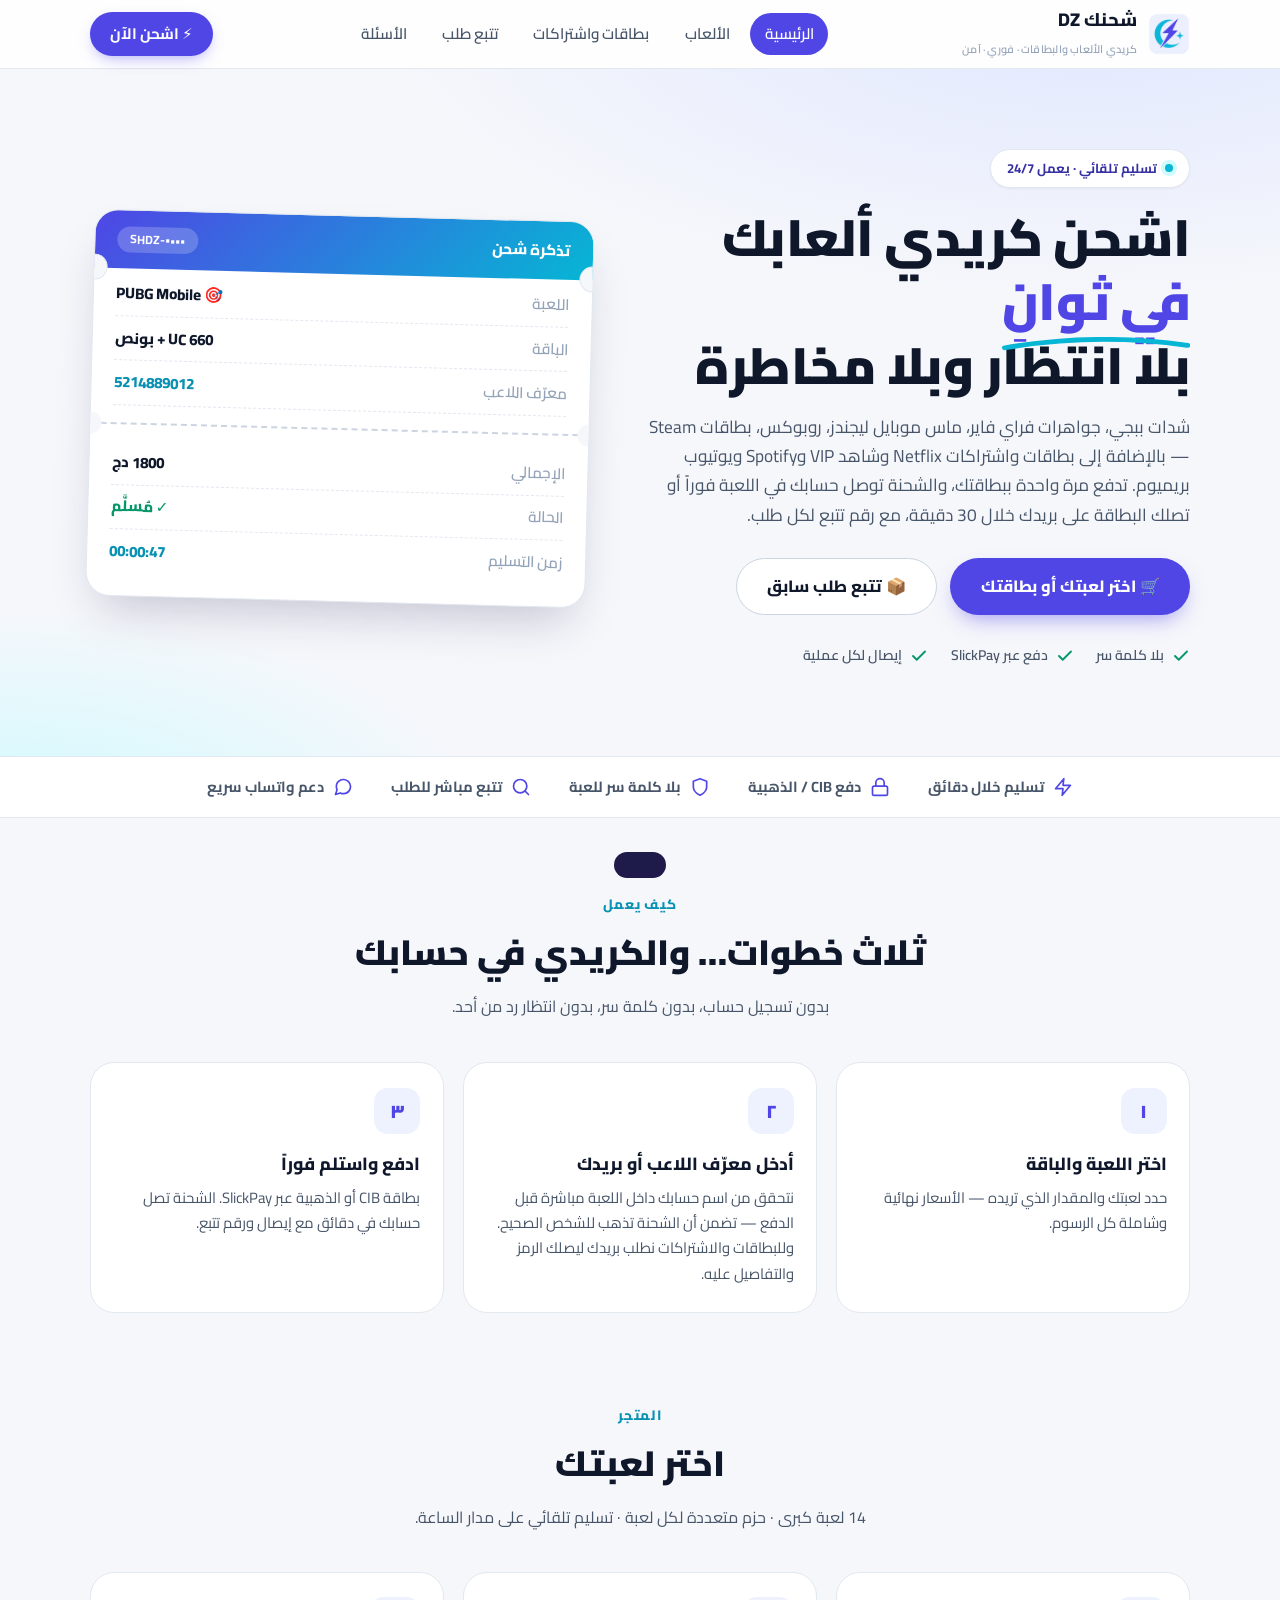
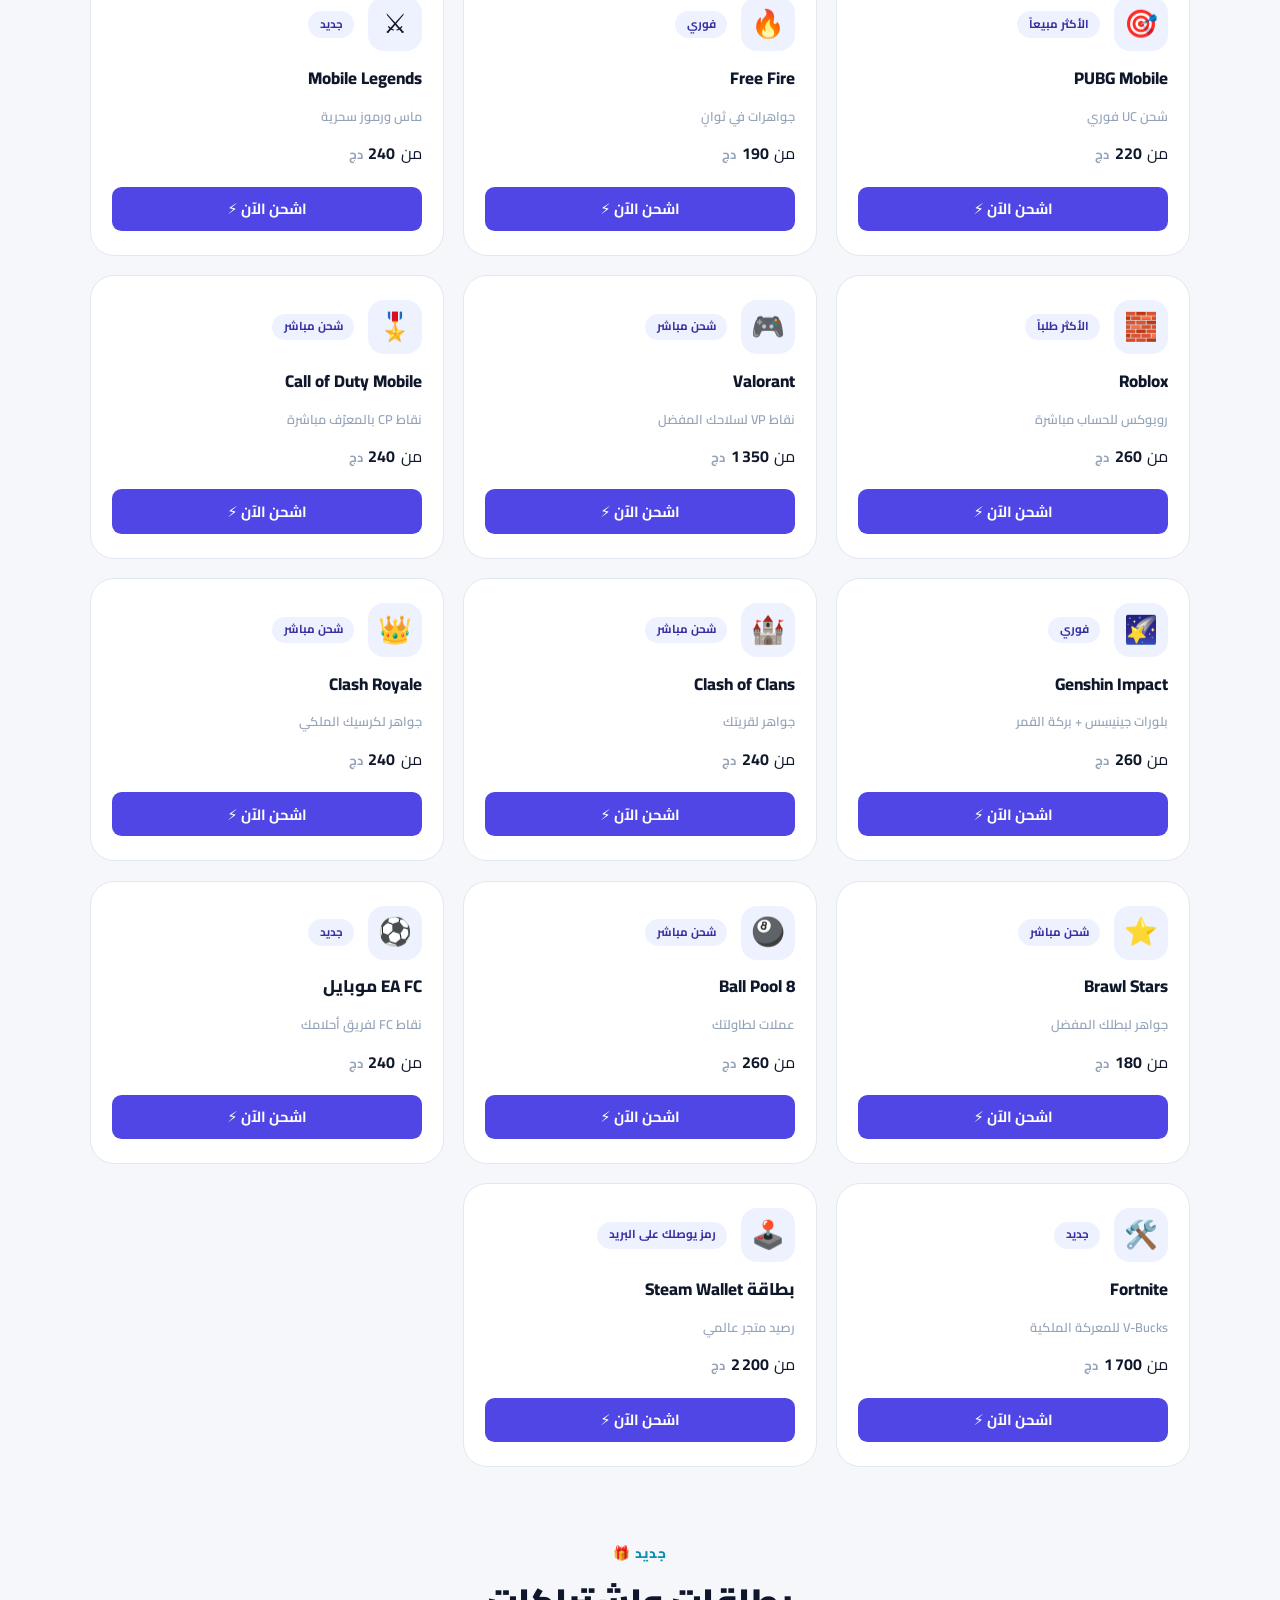
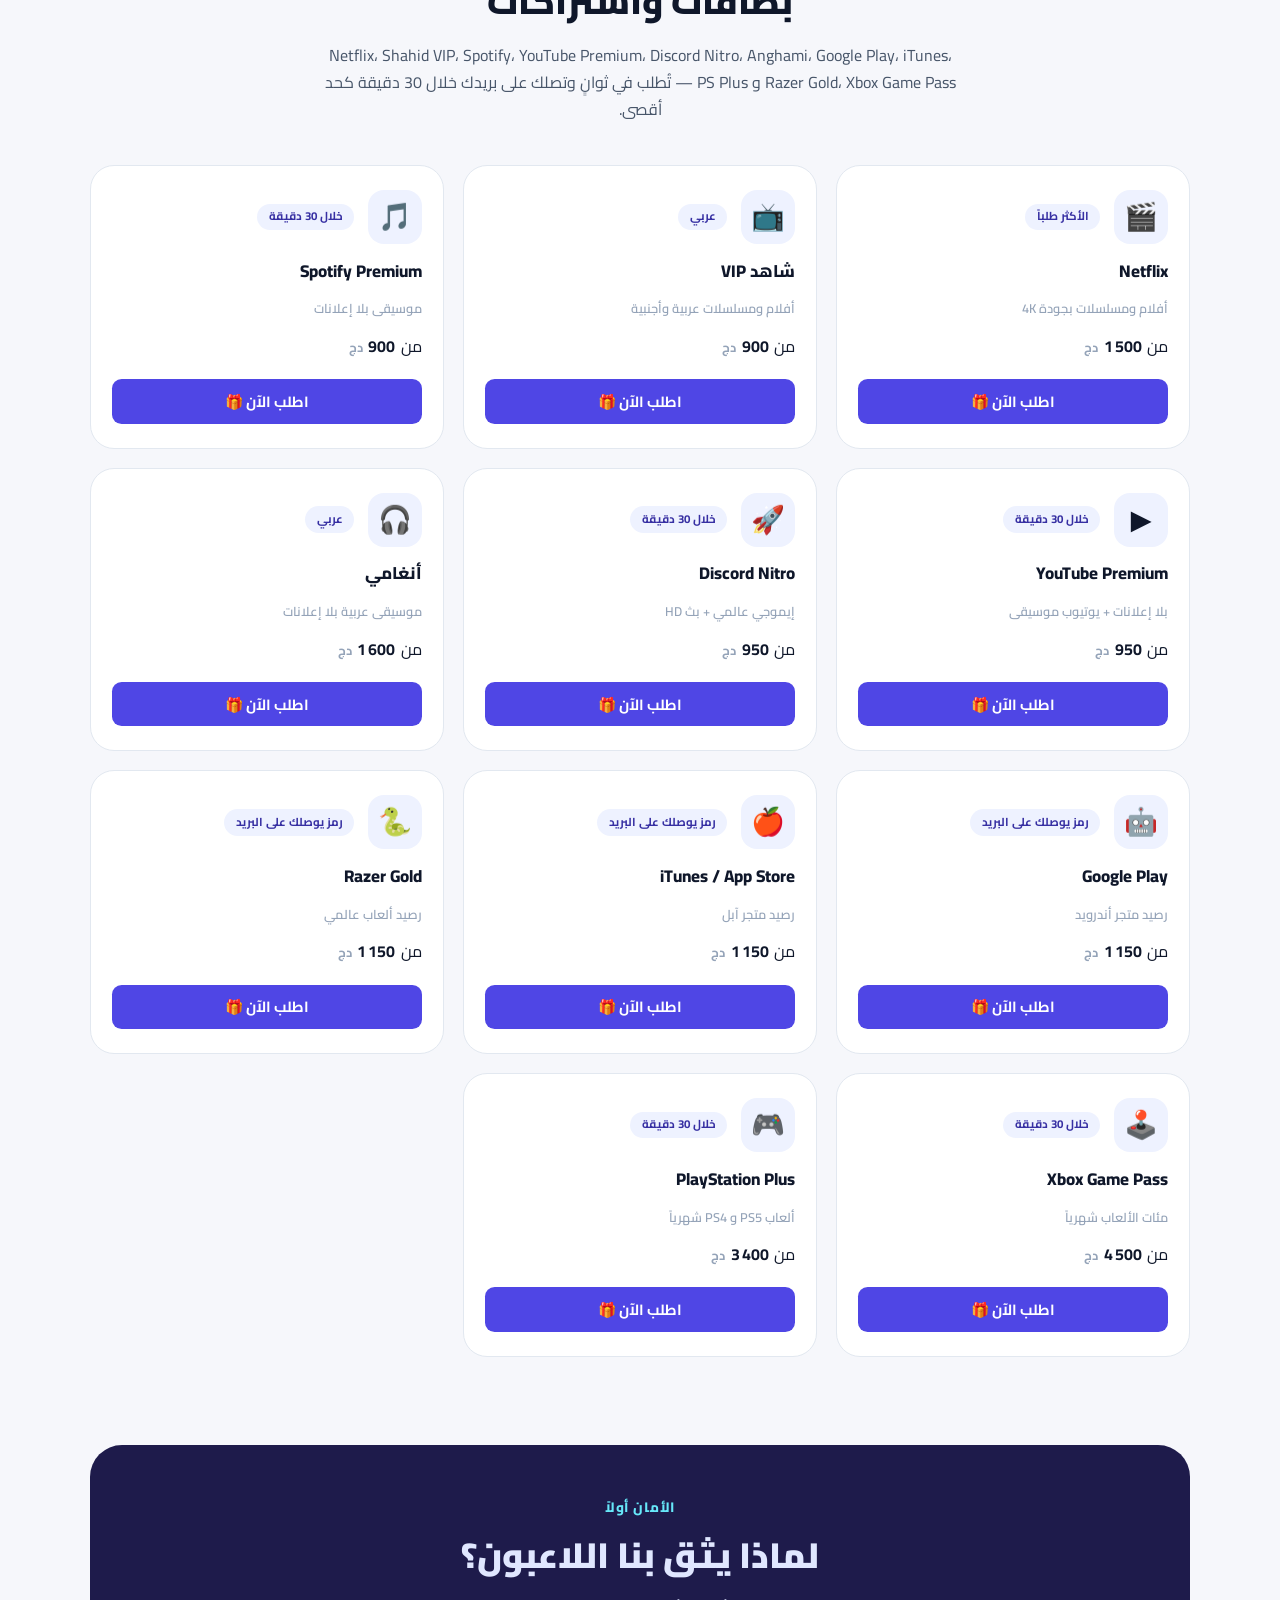
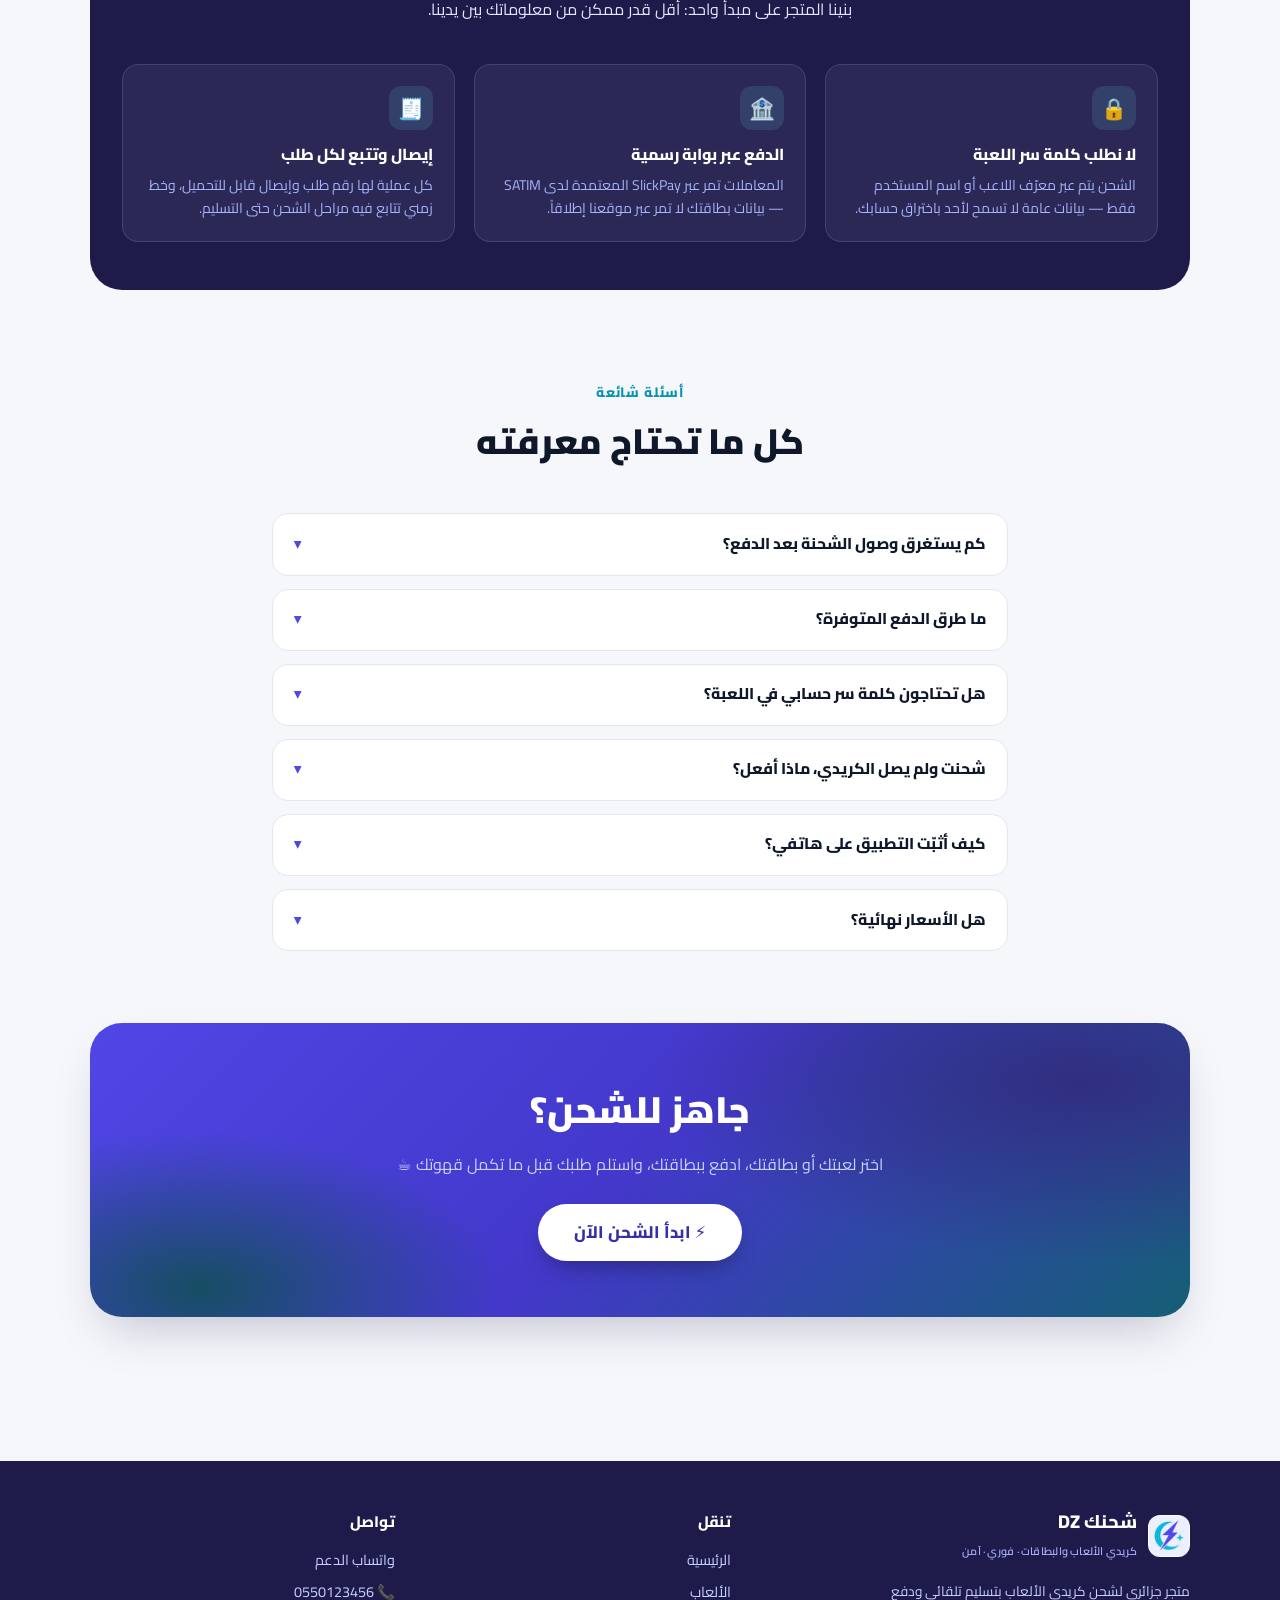
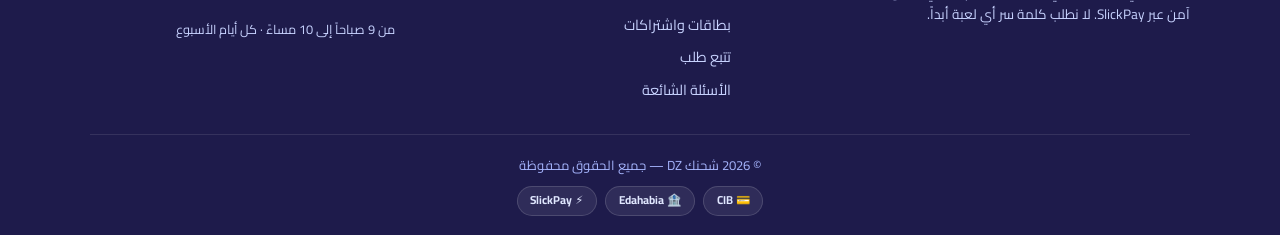
==== commit 7197d2ed: "توسيع الكتالوج: 14 لعبة + قسم بطاقات واشتراكات (Netflix, Shahid, Spotify, YouTube Premium, Discord N" ====
--- a/index.html
+++ b/index.html
@@ -4,8 +4,8 @@
 <meta charset="UTF-8">
 <meta name="viewport" content="width=device-width, initial-scale=1.0">
 <title>شحنك DZ — شحن كريدي الألعاب فوراً وبأمان | UC · جواهرات · روبوكس</title>
-<meta name="description" content="اشحن كريدي ألعابك المفضلة في ثوانٍ: PUBG UC، جواهرات Free Fire، ماس Mobile Legends، روبوكس Roblox وبطاقات Steam. دفع آمن ببطاقة CIB/الذهبية عبر SlickPay، تسليم فوري 24/7، وتتبع لكل طلب.">
-<meta name="keywords" content="شحن كريدي, شدات ببجي, UC, جواهرات فري فاير, روبوكس, بطاقات steam, شحن الألعاب الجزائر">
+<meta name="description" content="اشحن كريدي ألعابك في ثوانٍ: PUBG UC، Free Fire، Valorant، Genshin، Mobile Legends، CoD Mobile، Roblox، Steam وأكثر — أو اطلب بطاقات واشتراكات: Netflix، Shahid VIP، Spotify، YouTube Premium. دفع آمن ببطاقة CIB/الذهبية عبر SlickPay، تسليم فوري للألعاب وبطاقات تصلك على بريدك خلال 30 دقيقة، مع تتبع لكل طلب.">
+<meta name="keywords" content="شحن كريدي, شدات ببجي, UC, جواهرات فراي فاير, روبوكس, بطاقات steam, نتفلكس, شاهد VIP, سبوتيفاي, يوتيوب بريميوم, بطاقات واشتراكات, شحن الألعاب الجزائر">
 <meta name="theme-color" content="#4f46e5">
 <link rel="canonical" href="https://islamsiso644-sudo.github.io/shihank-dz/">
 
@@ -13,7 +13,7 @@
 <meta property="og:type" content="website">
 <meta property="og:site_name" content="شحنك DZ">
 <meta property="og:title" content="شحنك DZ — شحن كريدي الألعاب فوراً وبأمان">
-<meta property="og:description" content="UC · جواهرات · ماس · روبوكس · Steam — دفع آمن عبر SlickPay وتسليم فوري مع تتبع مباشر لكل طلب.">
+<meta property="og:description" content="ألعاب وبطاقات واشتراكات — UC · Free Fire · Valorant · Netflix · Shahid VIP · Spotify وأكثر. دفع آمن عبر SlickPay وتسليم فوري مع تتبع مباشر لكل طلب.">
 <meta property="og:image" content="assets/img/og-image.jpg">
 <meta property="og:locale" content="ar_DZ">
 
@@ -45,7 +45,7 @@
     {
       "@type": "Store",
       "name": "شحنك DZ",
-      "description": "متجر شحن كريدي الألعاب: UC وجواهرات وماس وروبوكس وبطاقات Steam بتسليم فوري ودفع آمن عبر SlickPay.",
+      "description": "متجز جزائري لشحن كريدي الألعاب وبطاقات واشتراكات Netflix وShahid وSpotify وYouTube Premium بأسعار نهائية وتسليم فوري عبر SlickPay.",
       "paymentAccepted": "CIB, Edahabia",
       "priceRange": "190–19000 DZD"
     }
@@ -64,12 +64,13 @@
       <img src="assets/img/icon-192.png" alt="شحنك DZ">
       <span>
         <span class="brand-name">شحنك DZ</span><br>
-        <span class="brand-sub">كريدي الألعاب · فوري · آمن</span>
+        <span class="brand-sub">كريدي الألعاب والبطاقات · فوري · آمن</span>
       </span>
     </a>
     <nav class="nav-links">
       <a href="index.html" class="active">الرئيسية</a>
       <a href="#games">الألعاب</a>
+      <a href="#cards">بطاقات واشتراكات</a>
       <a href="track.html">تتبع طلب</a>
       <a href="#faq">الأسئلة</a>
     </nav>
@@ -87,12 +88,9 @@
         <span class="hl">في ثوانٍ<svg viewBox="0 0 120 12" preserveAspectRatio="none" aria-hidden="true"><path d="M2 9 Q 60 -4 118 7" stroke="#06b6d4" stroke-width="4" fill="none" stroke-linecap="round"/></svg></span>
         <br>بلا انتظار وبلا مخاطرة
       </h1>
-      <p class="lead">
-        شدات ببجي، جواهرات فري فاير، ماس موبايل ليجندز، روبوكس وبطاقات Steam —
-        تدفع مرة واحدة ببطاقتك، والشحنة توصل حسابك في اللعبة فوراً مع رقم تتبع لكل طلب.
-      </p>
+      <p class="lead">شدات ببجي، جواهرات فراي فاير، ماس موبايل ليجندز، روبوكس، بطاقات Steam — بالإضافة إلى بطاقات واشتراكات Netflix وشاهد VIP وSpotify ويوتيوب بريميوم. تدفع مرة واحدة ببطاقتك، والشحنة توصل حسابك في اللعبة فوراً أو تصلك البطاقة على بريدك خلال 30 دقيقة، مع رقم تتبع لكل طلب.</p>
       <div class="hero-actions">
-        <a href="#games" class="btn btn-primary">🛒 اختر لعبتك</a>
+        <a href="#games" class="btn btn-primary">🛒 اختر لعبتك أو بطاقتك</a>
         <a href="track.html" class="btn btn-ghost">📦 تتبع طلب سابق</a>
       </div>
       <div class="hero-trust">
@@ -174,8 +172,8 @@
       </div>
       <div class="step-card">
         <div class="step-num">٢</div>
-        <h3>أدخل معرّف اللاعب</h3>
-        <p>نتحقق من اسم حسابك داخل اللعبة مباشرة قبل الدفع — تضمن أن الشحنة تذهب للشخص الصحيح.</p>
+        <h3>أدخل معرّف اللاعب أو بريدك</h3>
+        <p>نتحقق من اسم حسابك داخل اللعبة مباشرة قبل الدفع — تضمن أن الشحنة تذهب للشخص الصحيح. وللبطاقات والاشتراكات نطلب بريدك ليصلك الرمز والتفاصيل عليه.</p>
       </div>
       <div class="step-card">
         <div class="step-num">٣</div>
@@ -192,11 +190,23 @@
     <div class="section-head">
       <span class="kicker">المتجر</span>
       <h2>اختر لعبتك</h2>
-      <p>6 ألعاب كبرى · حزم متعددة لكل لعبة · تسليم تلقائي على مدار الساعة.</p>
+      <p>14 لعبة كبرى · حزم متعددة لكل لعبة · تسليم تلقائي على مدار الساعة.</p>
     </div>
     <div class="games-grid" id="gamesGrid"><!-- تُبنى بالجافاسكريبت --></div>
   </div>
 </section>
+<!-- ================= بطاقات واشتراكات ================= -->
+<section class="section" id="cards" style="padding-top:0">
+  <div class="container">
+    <div class="section-head">
+      <span class="kicker">جديد 🎁</span>
+      <h2>بطاقات واشتراكات</h2>
+      <p>Netflix، Shahid VIP، Spotify، YouTube Premium، Discord Nitro، Anghami، Google Play، iTunes، Razer Gold، Xbox Game Pass و PS Plus — تُطلب في ثوانٍ وتصلك على بريدك خلال 30 دقيقة كحد أقصى.</p>
+    </div>
+    <div class="games-grid" id="cardsGrid"><!-- تُبنى بالجافاسكريبت --></div>
+  </div>
+</section>
+
 
 <!-- ================= الأمان ================= -->
 <section class="section" id="security" style="padding-top:1rem">
@@ -244,7 +254,7 @@
   <div class="container">
     <div class="final-cta">
       <h2>جاهز للشحن؟</h2>
-      <p>اختر لعبتك، ادفع ببطاقتك، واستلم الكريدي قبل ما تكمل قهوتك ☕</p>
+      <p>اختر لعبتك أو بطاقتك، ادفع ببطاقتك، واستلم طلبك قبل ما تكمل قهوتك ☕</p>
       <a href="#games" class="btn btn-white">⚡ ابدأ الشحن الآن</a>
     </div>
   </div>
@@ -259,7 +269,7 @@
           <img src="assets/img/icon-192.png" alt="شحنك DZ">
           <span>
             <span class="brand-name">شحنك DZ</span><br>
-            <span class="brand-sub">كريدي الألعاب · فوري · آمن</span>
+            <span class="brand-sub">كريدي الألعاب والبطاقات · فوري · آمن</span>
           </span>
         </a>
         <p style="margin-top:1rem; font-size:.85rem; max-width:20rem">
@@ -272,6 +282,7 @@
         <div class="footer-links">
           <a href="index.html">الرئيسية</a>
           <a href="#games">الألعاب</a>
+          <a href="#cards">بطاقات واشتراكات</a>
           <a href="track.html">تتبع طلب</a>
           <a href="#faq">الأسئلة الشائعة</a>
         </div>
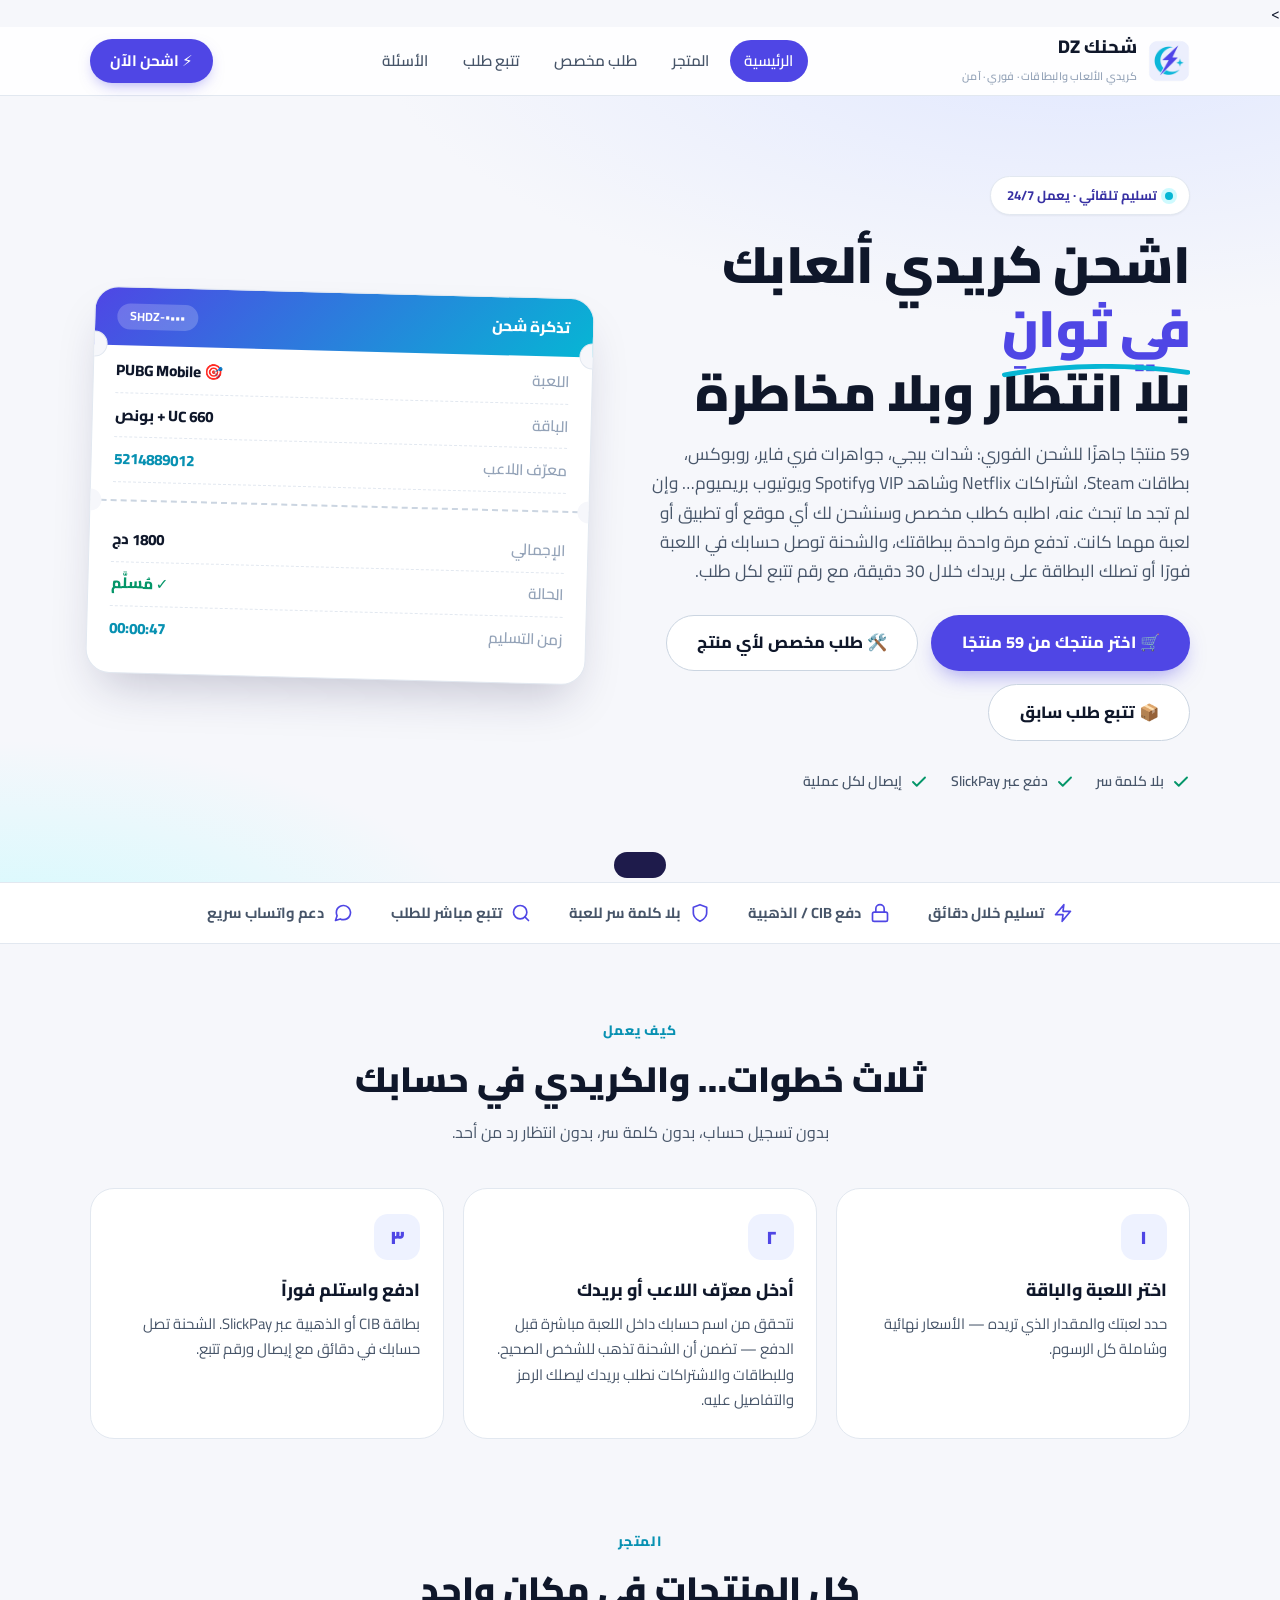
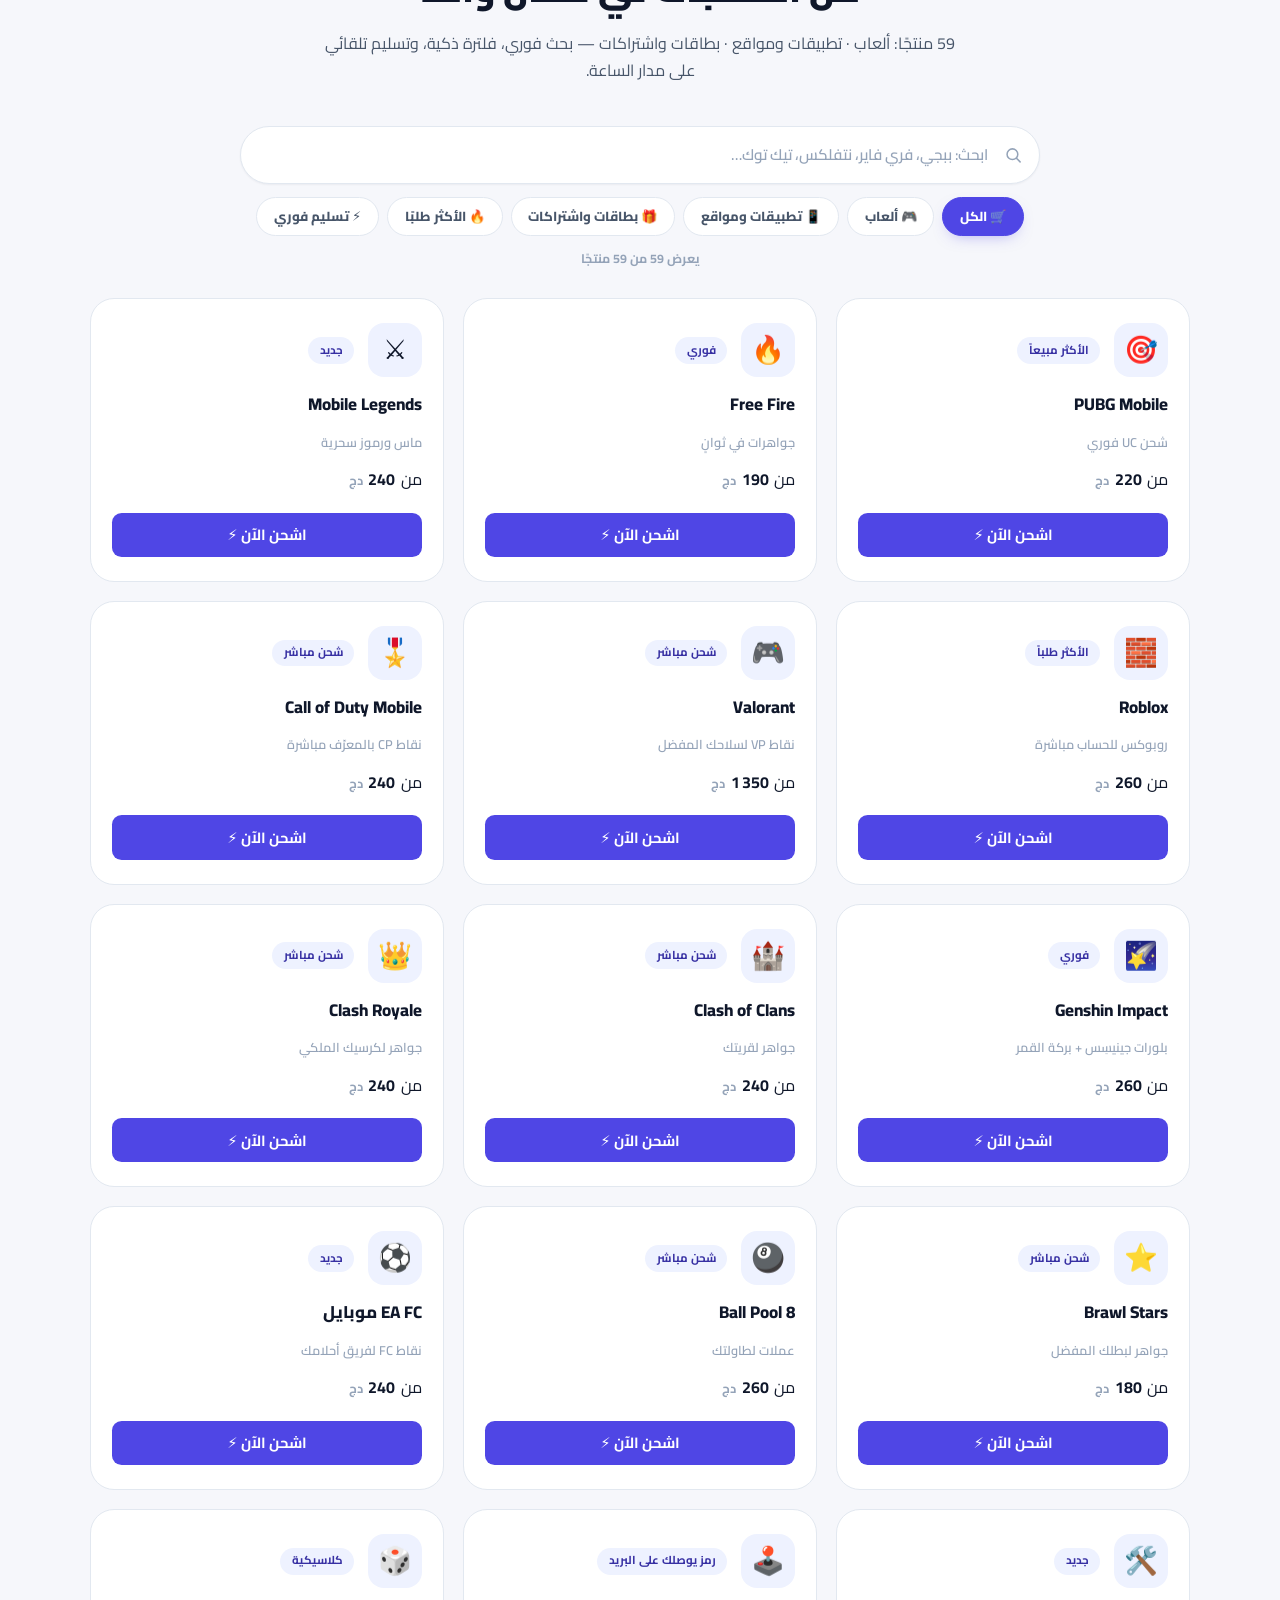
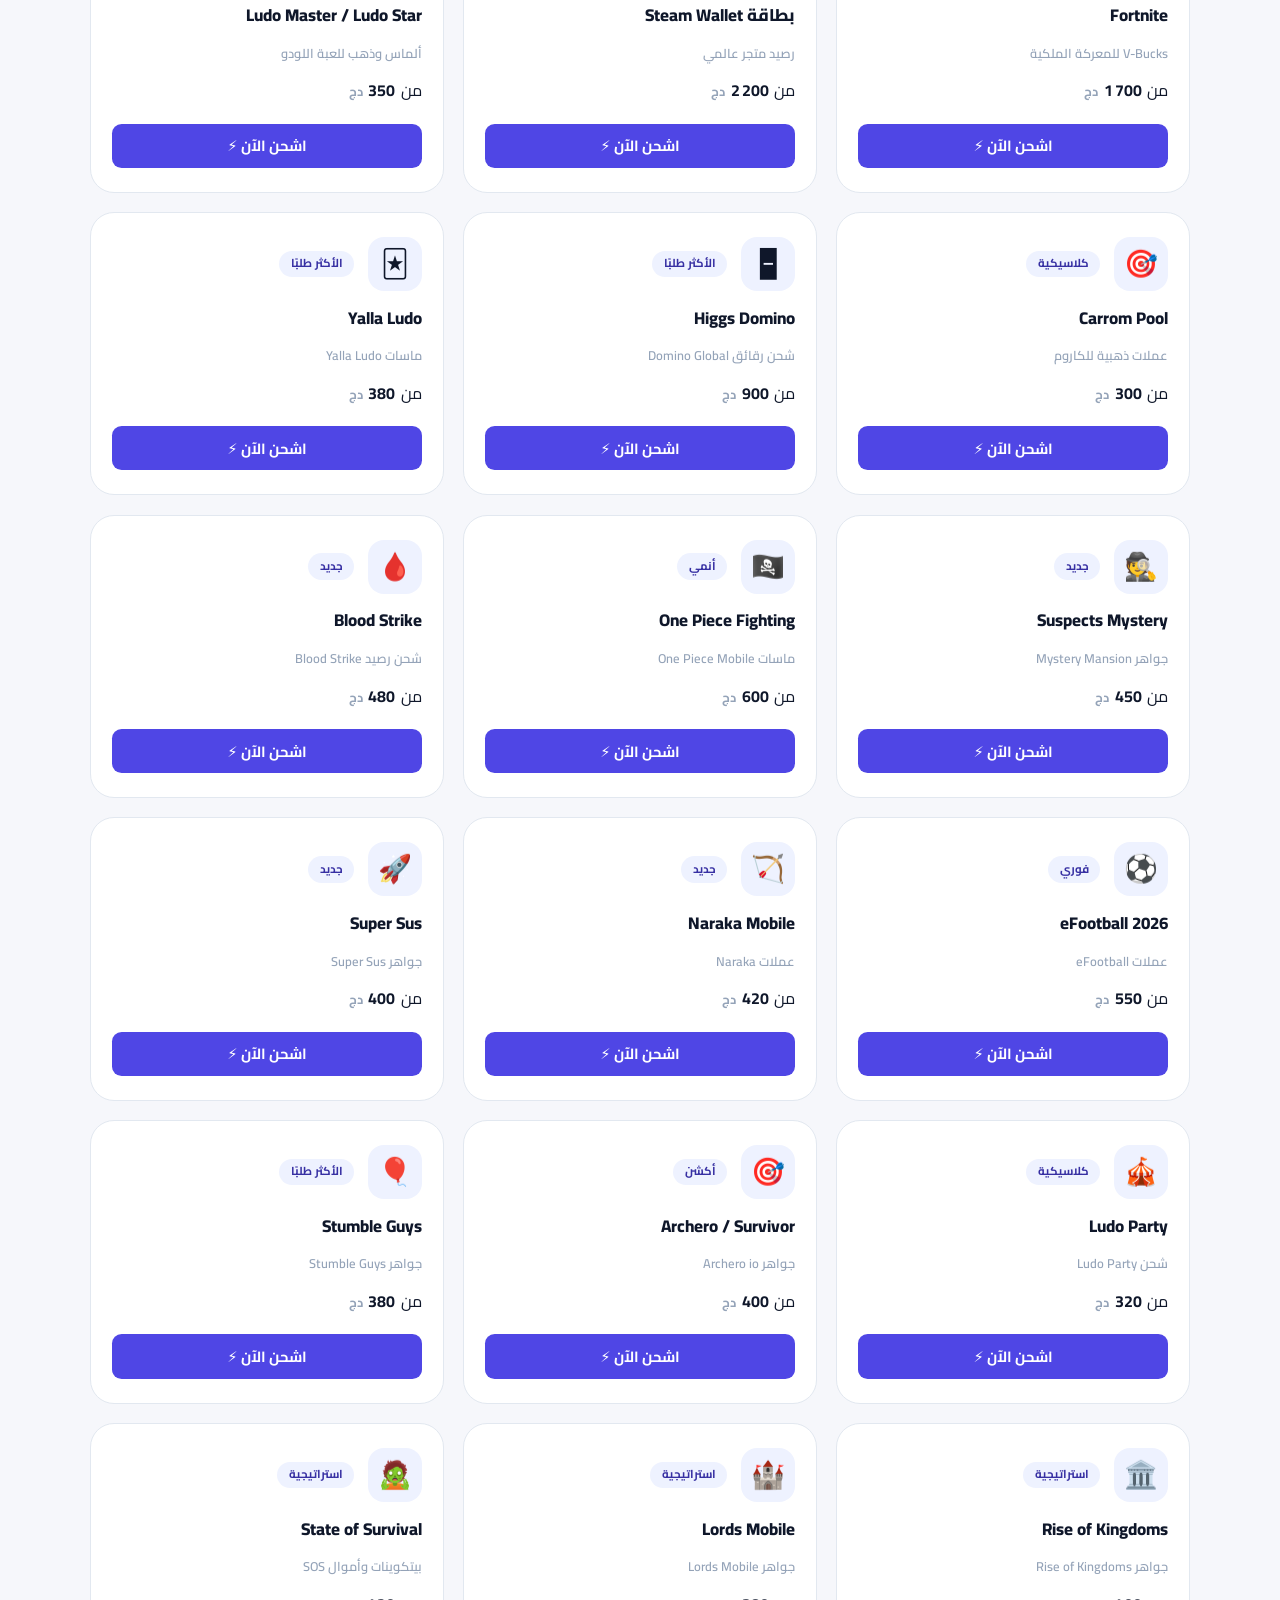
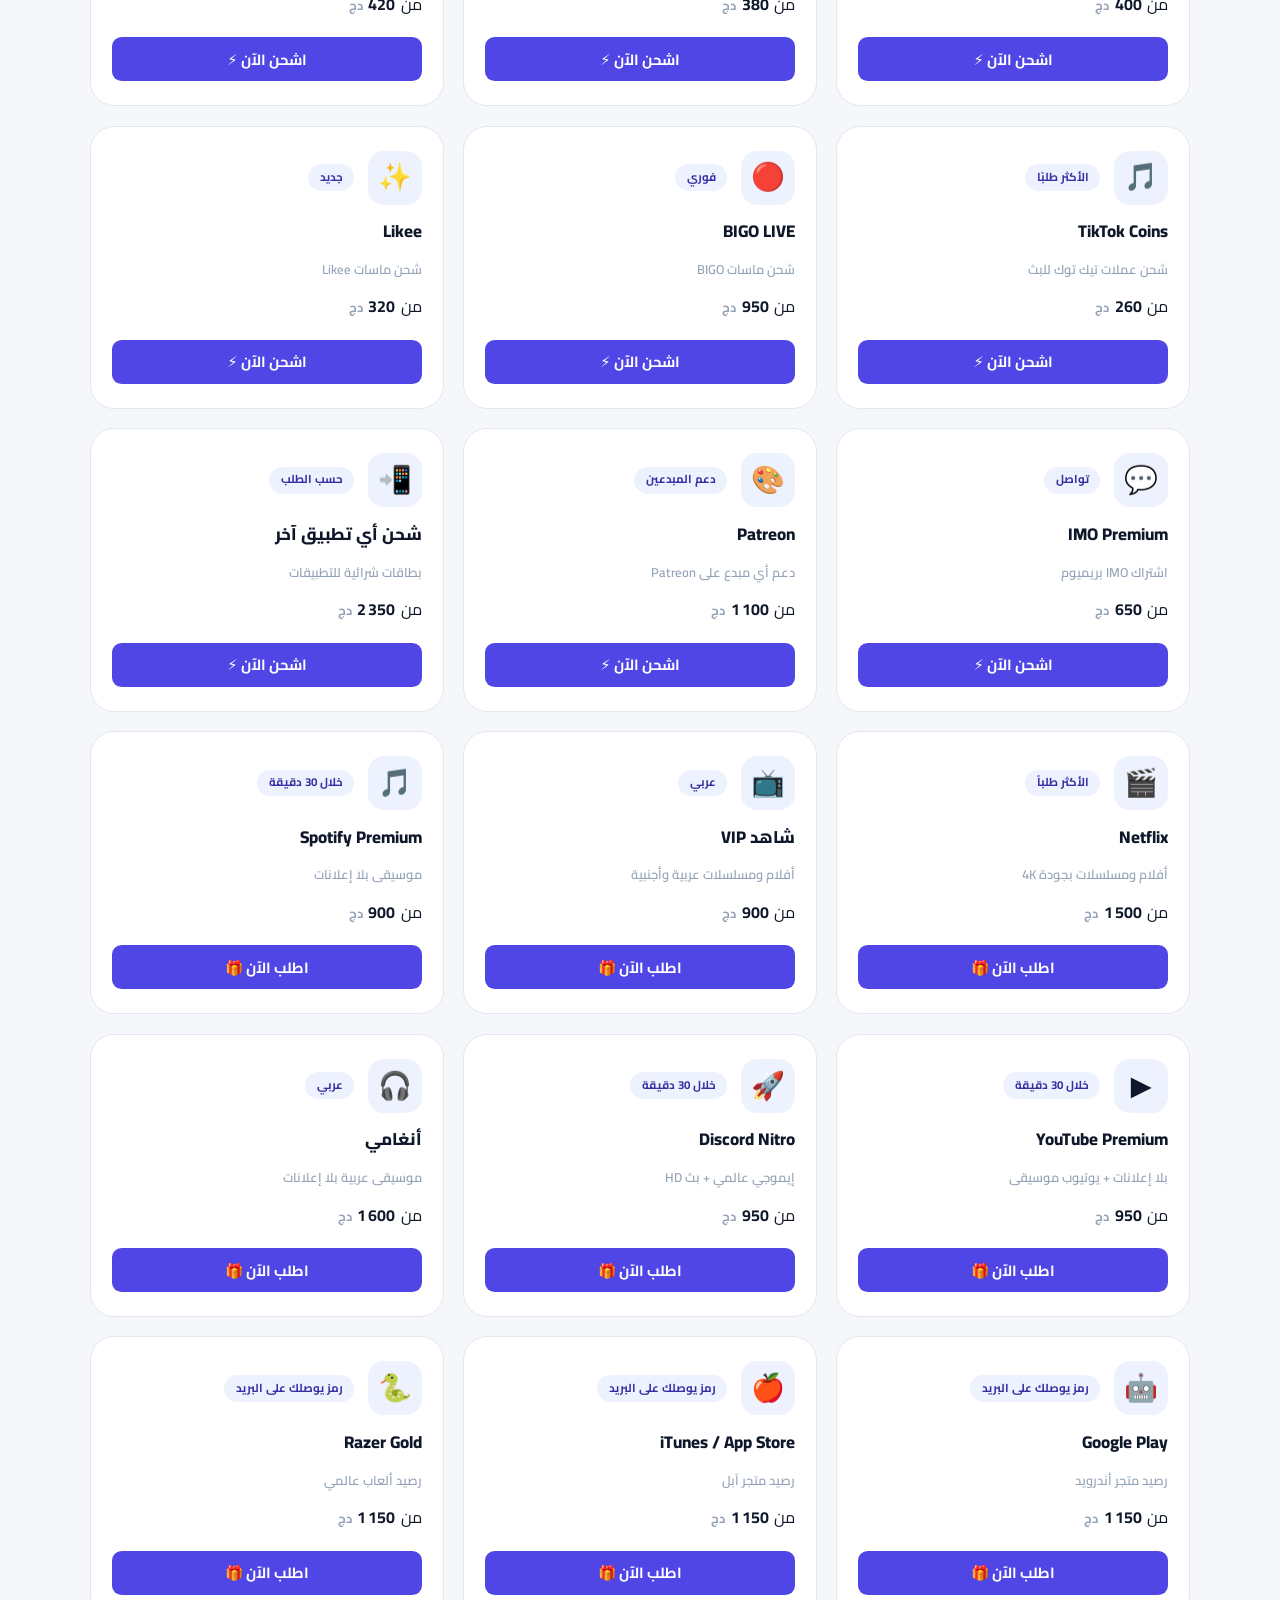
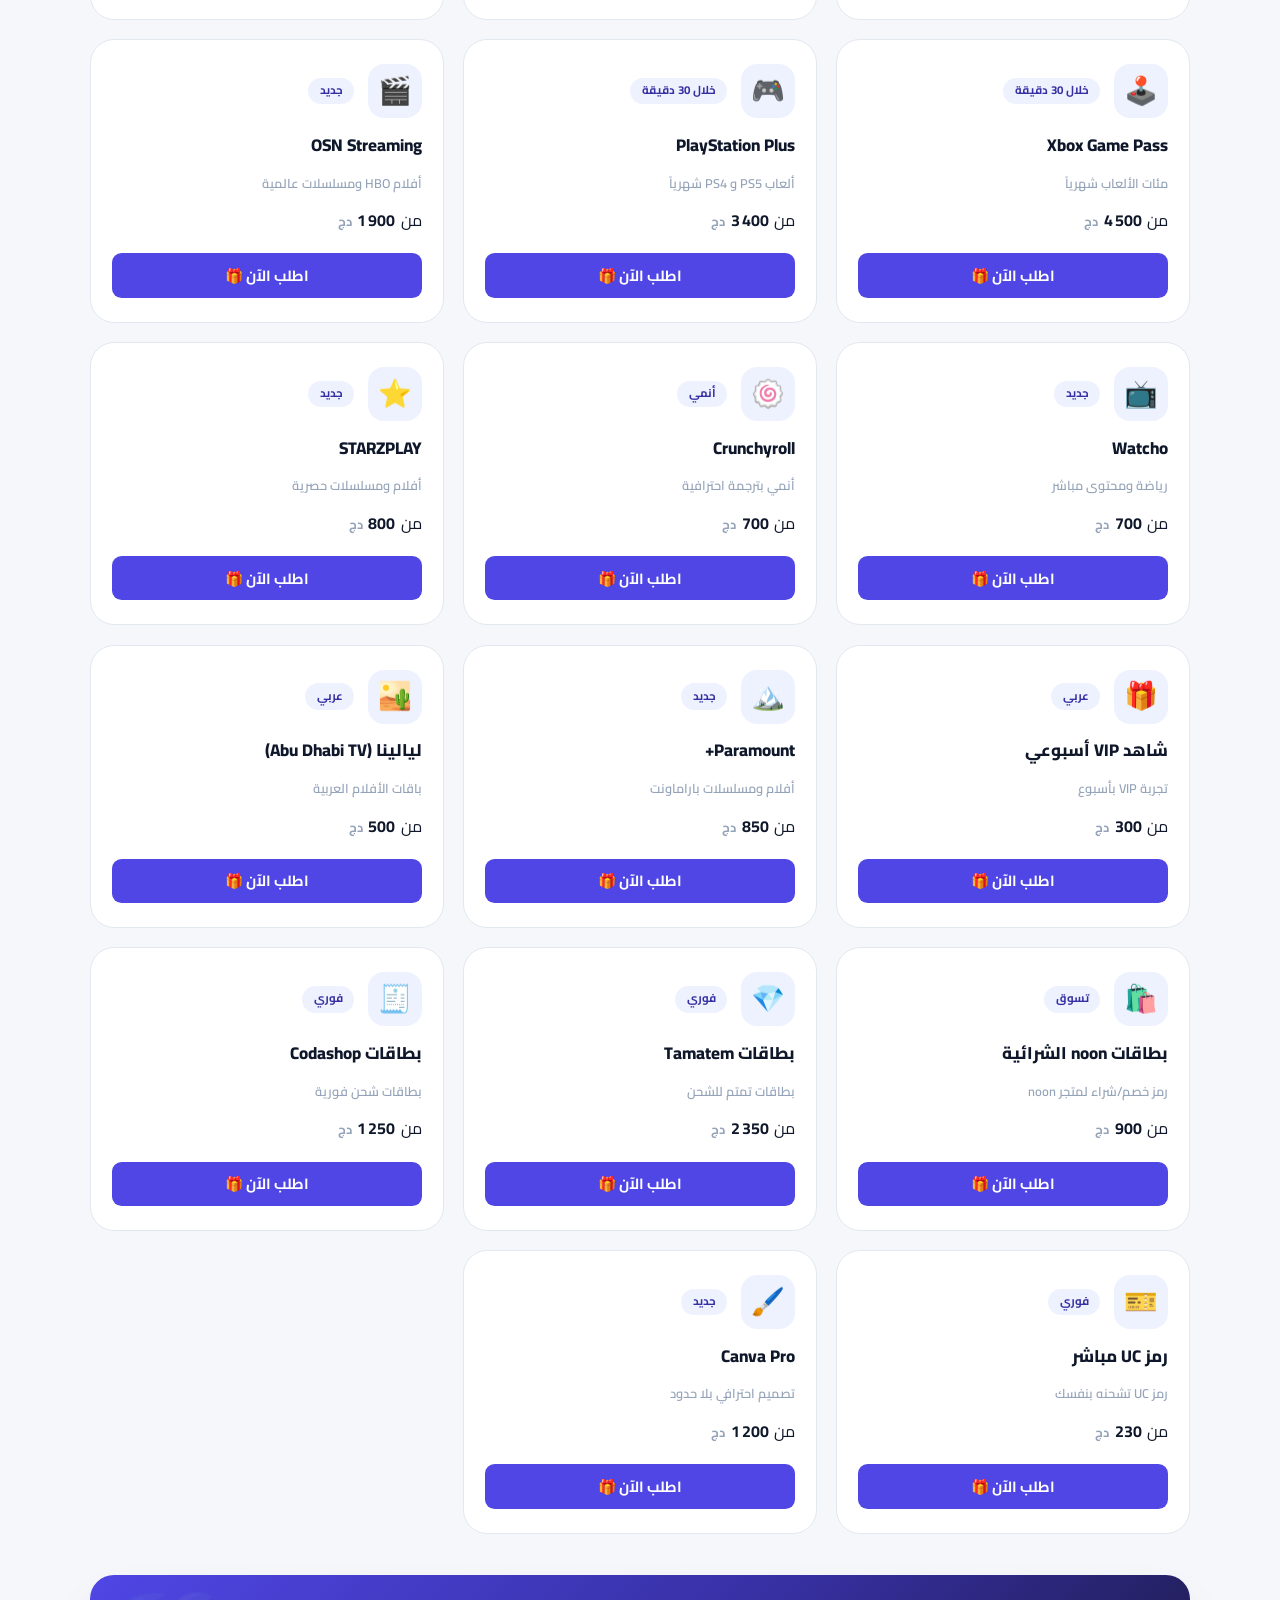
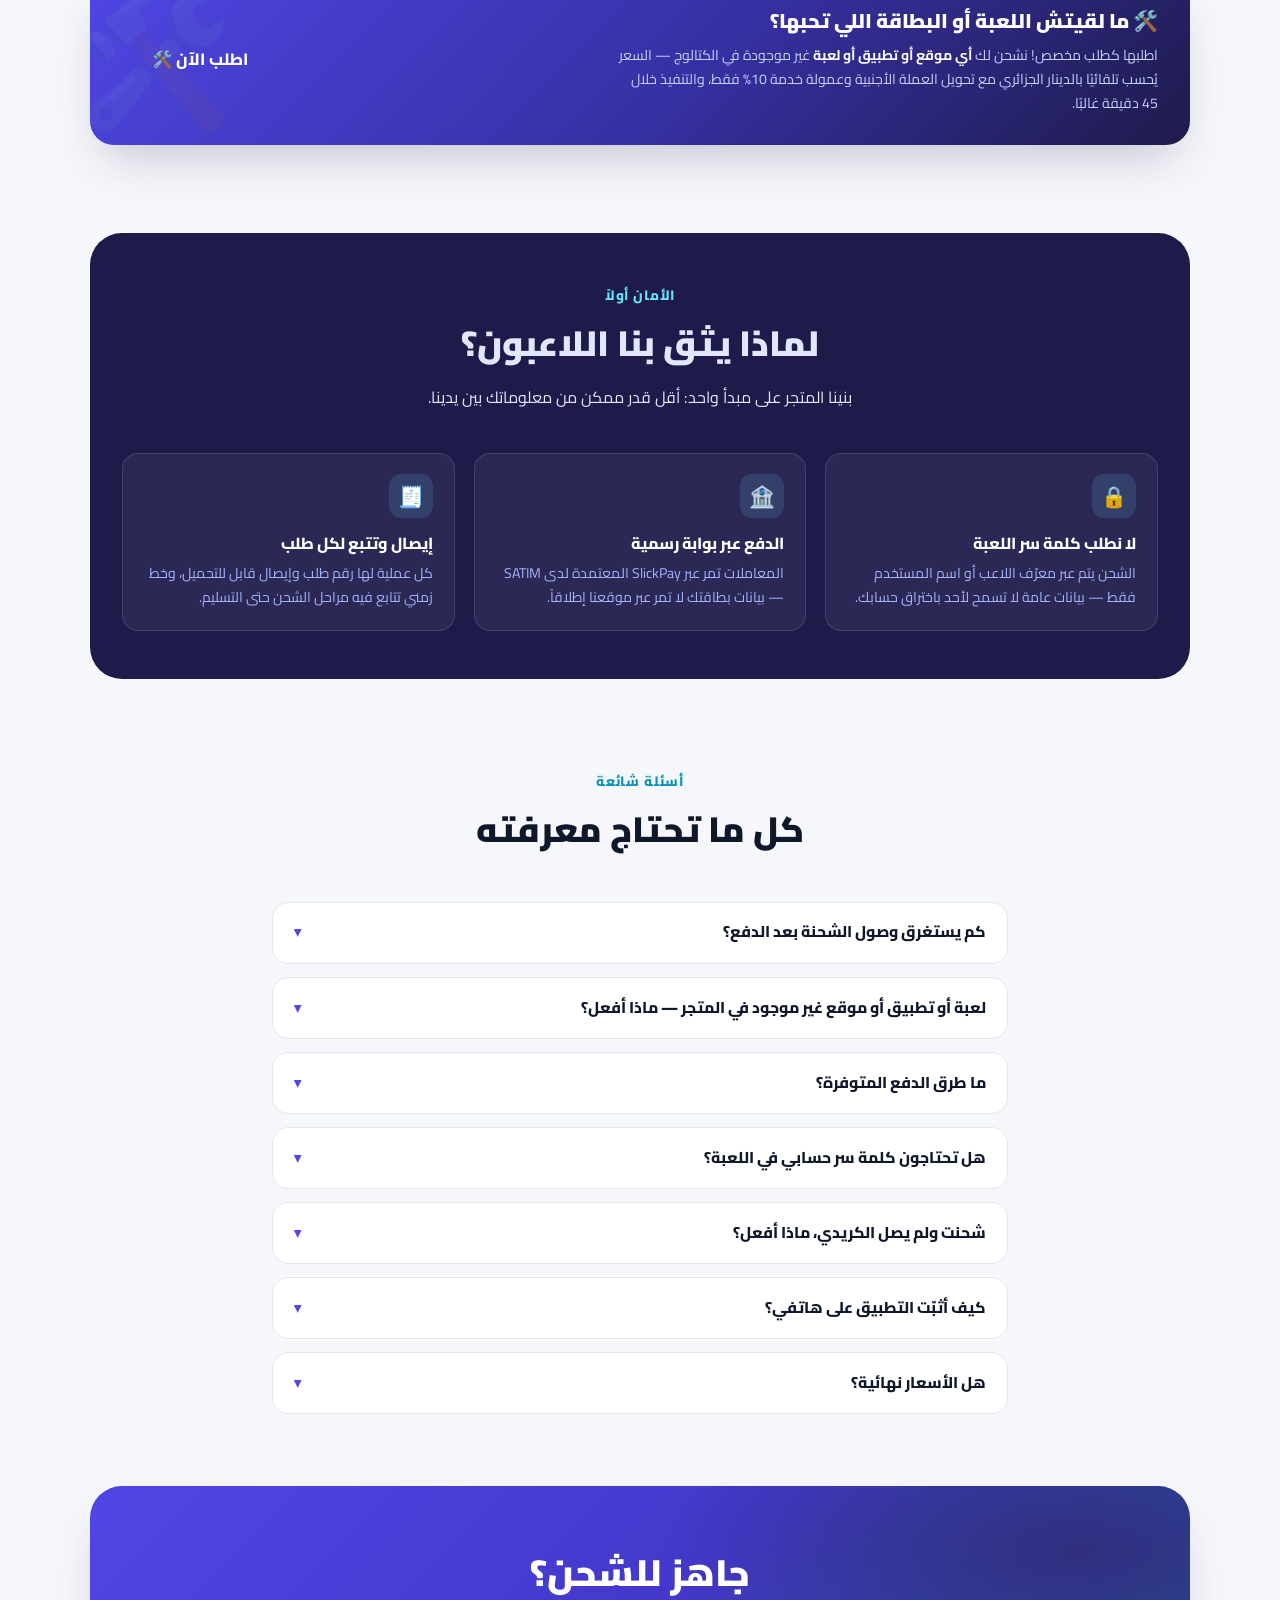
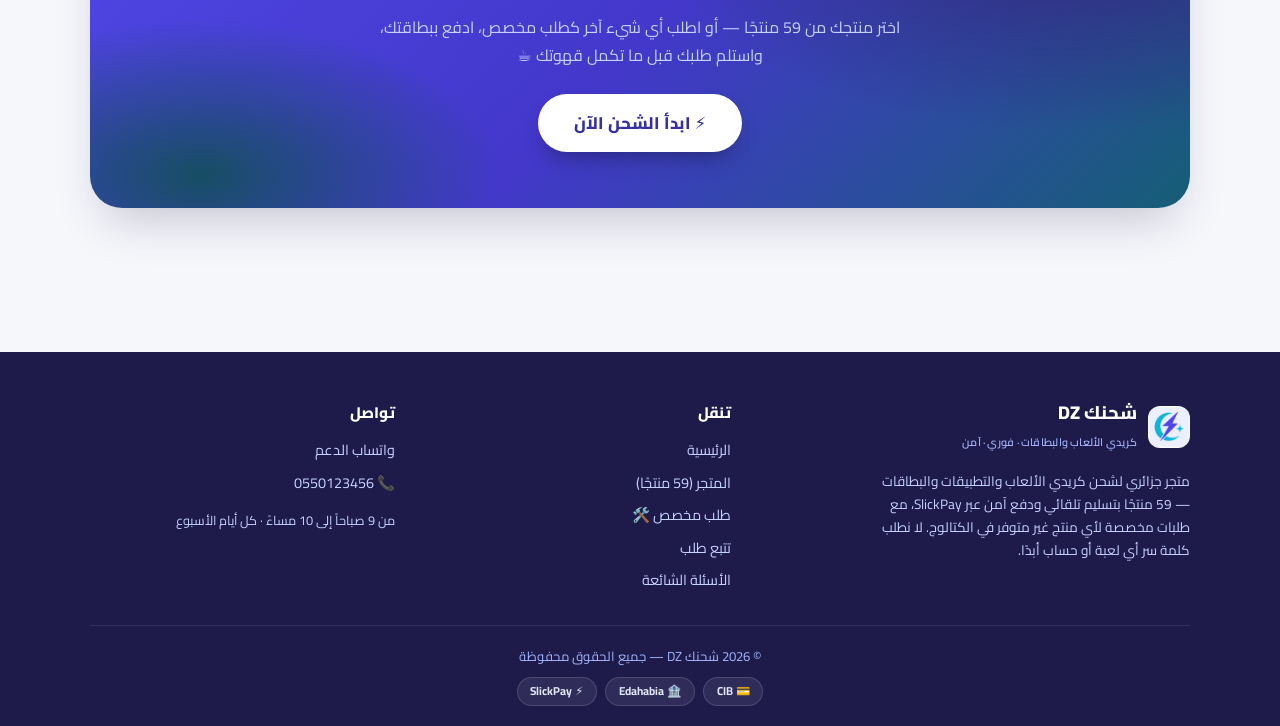
==== commit 8d06c195: "التوسعة الكبرى v5: كتالوج موحد (59 منتجًا) + بحث عربي فوري + طلب مخصص لأي موقع - data.js: 59 منتجًا " ====
--- a/index.html
+++ b/index.html
@@ -3,8 +3,8 @@
 <head>
 <meta charset="UTF-8">
 <meta name="viewport" content="width=device-width, initial-scale=1.0">
-<title>شحنك DZ — شحن كريدي الألعاب فوراً وبأمان | UC · جواهرات · روبوكس</title>
-<meta name="description" content="اشحن كريدي ألعابك في ثوانٍ: PUBG UC، Free Fire، Valorant، Genshin، Mobile Legends، CoD Mobile، Roblox، Steam وأكثر — أو اطلب بطاقات واشتراكات: Netflix، Shahid VIP، Spotify، YouTube Premium. دفع آمن ببطاقة CIB/الذهبية عبر SlickPay، تسليم فوري للألعاب وبطاقات تصلك على بريدك خلال 30 دقيقة، مع تتبع لكل طلب.">
+<title>شحنك DZ — شحن كريدي الألعاب والتطبيقات والبطاقات فورًا | 59 منتجًا + طلب مخصص لأي موقع</title>>
+<meta name="description" content="اشحن كريدي ألعابك في ثوانٍ: PUBG UC، Free Fire، Valorant، Roblox، Steam — أو اطلب بطاقات واشتراكات: Netflix، Shahid VIP، Spotify، YouTube Premium — أو شحن تطبيقات: TikTok وBIGO. وإن لم تجد منتجك، اطلبه كطلب مخصص لأي موقع أو تطبيق أو لعبة. دفع آمن ببطاقة CIB/الذهبية عبر SlickPay، تسليم فوري للألعاب وبطاقات تصلك على بريدك خلال 30 دقيقة، مع تتبع لكل طلب.">
 <meta name="keywords" content="شحن كريدي, شدات ببجي, UC, جواهرات فراي فاير, روبوكس, بطاقات steam, نتفلكس, شاهد VIP, سبوتيفاي, يوتيوب بريميوم, بطاقات واشتراكات, شحن الألعاب الجزائر">
 <meta name="theme-color" content="#4f46e5">
 <link rel="canonical" href="https://islamsiso644-sudo.github.io/shihank-dz/">
@@ -69,12 +69,12 @@
     </a>
     <nav class="nav-links">
       <a href="index.html" class="active">الرئيسية</a>
-      <a href="#games">الألعاب</a>
-      <a href="#cards">بطاقات واشتراكات</a>
+      <a href="#catalog">المتجر</a>
+      <a href="custom.html">طلب مخصص</a>
       <a href="track.html">تتبع طلب</a>
       <a href="#faq">الأسئلة</a>
     </nav>
-    <a href="#games" class="nav-cta">⚡ اشحن الآن</a>
+    <a href="#catalog" class="nav-cta">⚡ اشحن الآن</a>
   </div>
 </header>
 
@@ -88,9 +88,10 @@
         <span class="hl">في ثوانٍ<svg viewBox="0 0 120 12" preserveAspectRatio="none" aria-hidden="true"><path d="M2 9 Q 60 -4 118 7" stroke="#06b6d4" stroke-width="4" fill="none" stroke-linecap="round"/></svg></span>
         <br>بلا انتظار وبلا مخاطرة
       </h1>
-      <p class="lead">شدات ببجي، جواهرات فراي فاير، ماس موبايل ليجندز، روبوكس، بطاقات Steam — بالإضافة إلى بطاقات واشتراكات Netflix وشاهد VIP وSpotify ويوتيوب بريميوم. تدفع مرة واحدة ببطاقتك، والشحنة توصل حسابك في اللعبة فوراً أو تصلك البطاقة على بريدك خلال 30 دقيقة، مع رقم تتبع لكل طلب.</p>
+      <p class="lead">59 منتجًا جاهزًا للشحن الفوري: شدات ببجي، جواهرات فري فاير، روبوكس، بطاقات Steam، اشتراكات Netflix وشاهد VIP وSpotify ويوتيوب بريميوم… وإن لم تجد ما تبحث عنه، اطلبه كطلب مخصص وسنشحن لك أي موقع أو تطبيق أو لعبة مهما كانت. تدفع مرة واحدة ببطاقتك، والشحنة توصل حسابك في اللعبة فورًا أو تصلك البطاقة على بريدك خلال 30 دقيقة، مع رقم تتبع لكل طلب.</p>
       <div class="hero-actions">
-        <a href="#games" class="btn btn-primary">🛒 اختر لعبتك أو بطاقتك</a>
+        <a href="#catalog" class="btn btn-primary">🛒 اختر منتجك من 59 منتجًا</a>
+        <a href="custom.html" class="btn btn-ghost">🛠️ طلب مخصص لأي منتج</a>
         <a href="track.html" class="btn btn-ghost">📦 تتبع طلب سابق</a>
       </div>
       <div class="hero-trust">
@@ -184,28 +185,43 @@
   </div>
 </section>
 
-<!-- ================= الألعاب ================= -->
-<section class="section" id="games" style="padding-top:1rem">
+<!-- ================= الكتالوج الموحد ================= -->
+<section class="section" id="catalog" style="padding-top:1rem">
   <div class="container">
     <div class="section-head">
       <span class="kicker">المتجر</span>
-      <h2>اختر لعبتك</h2>
-      <p>14 لعبة كبرى · حزم متعددة لكل لعبة · تسليم تلقائي على مدار الساعة.</p>
-    </div>
-    <div class="games-grid" id="gamesGrid"><!-- تُبنى بالجافاسكريبت --></div>
-  </div>
-</section>
-<!-- ================= بطاقات واشتراكات ================= -->
-<section class="section" id="cards" style="padding-top:0">
-  <div class="container">
-    <div class="section-head">
-      <span class="kicker">جديد 🎁</span>
-      <h2>بطاقات واشتراكات</h2>
-      <p>Netflix، Shahid VIP، Spotify، YouTube Premium، Discord Nitro، Anghami، Google Play، iTunes، Razer Gold، Xbox Game Pass و PS Plus — تُطلب في ثوانٍ وتصلك على بريدك خلال 30 دقيقة كحد أقصى.</p>
-    </div>
-    <div class="games-grid" id="cardsGrid"><!-- تُبنى بالجافاسكريبت --></div>
-  </div>
-</section>
+      <h2>كل المنتجات في مكان واحد</h2>
+      <p>59 منتجًا: ألعاب · تطبيقات ومواقع · بطاقات واشتراكات — بحث فوري، فلترة ذكية، وتسليم تلقائي على مدار الساعة.</p>
+    </div>
+
+    <div class="catalog-tools">
+      <div class="search-box">
+        <svg viewBox="0 0 24 24" fill="none" stroke="currentColor" stroke-width="2" stroke-linecap="round" aria-hidden="true"><circle cx="11" cy="11" r="7"/><path d="M21 21l-4.35-4.35"/></svg>
+        <input type="search" id="catalogSearch" placeholder="ابحث: ببجي، فري فاير، نتفلكس، تيك توك…" autocomplete="off">
+      </div>
+      <div class="chips" id="catalogChips"><!-- تُبنى بالجافاسكريبت --></div>
+      <span class="catalog-count" id="catalogCount"></span>
+    </div>
+
+    <div class="games-grid" id="catalogGrid"><!-- تُبنى بالجافاسكريبت --></div>
+
+    <div class="catalog-empty hidden" id="catalogEmpty">
+      <div class="e-ico">🔍</div>
+      <p><b>لا توجد نتائج مطابقة</b> <span class="empty-q"></span></p>
+      <p class="e-sub">جرّب كلمة أخرى — أو اطلب شحن أي منتج غير موجود في الكتالوج عبر الطلب المخصص:</p>
+      <a class="btn btn-primary" href="custom.html">🛠️ اطلب شحنًا مخصصًا</a>
+    </div>
+
+    <div class="custom-banner">
+      <div>
+        <h3 class="cb-t">🛠️ ما لقيتش اللعبة أو البطاقة اللي تحبها؟</h3>
+        <p class="cb-s">اطلبها كطلب مخصص! نشحن لك <b>أي موقع أو تطبيق أو لعبة</b> غير موجودة في الكتالوج — السعر يُحسب تلقائيًا بالدينار الجزائري مع تحويل العملة الأجنبية وعمولة خدمة 10% فقط، والتنفيذ خلال 45 دقيقة غالبًا.</p>
+      </div>
+      <a href="custom.html" class="btn btn-white">اطلب الآن 🛠️</a>
+    </div>
+  </div>
+</section>
+
 
 
 <!-- ================= الأمان ================= -->
@@ -254,8 +270,8 @@
   <div class="container">
     <div class="final-cta">
       <h2>جاهز للشحن؟</h2>
-      <p>اختر لعبتك أو بطاقتك، ادفع ببطاقتك، واستلم طلبك قبل ما تكمل قهوتك ☕</p>
-      <a href="#games" class="btn btn-white">⚡ ابدأ الشحن الآن</a>
+      <p>اختر منتجك من 59 منتجًا — أو اطلب أي شيء آخر كطلب مخصص، ادفع ببطاقتك، واستلم طلبك قبل ما تكمل قهوتك ☕</p>
+      <a href="#catalog" class="btn btn-white">⚡ ابدأ الشحن الآن</a>
     </div>
   </div>
 </section>
@@ -273,16 +289,16 @@
           </span>
         </a>
         <p style="margin-top:1rem; font-size:.85rem; max-width:20rem">
-          متجر جزائري لشحن كريدي الألعاب بتسليم تلقائي ودفع آمن عبر SlickPay.
-          لا نطلب كلمة سر أي لعبة أبداً.
+          متجر جزائري لشحن كريدي الألعاب والتطبيقات والبطاقات — 59 منتجًا بتسليم تلقائي ودفع آمن عبر SlickPay، مع طلبات مخصصة لأي منتج غير متوفر في الكتالوج.
+          لا نطلب كلمة سر أي لعبة أو حساب أبدًا.
         </p>
       </div>
       <div>
         <h4>تنقل</h4>
         <div class="footer-links">
           <a href="index.html">الرئيسية</a>
-          <a href="#games">الألعاب</a>
-          <a href="#cards">بطاقات واشتراكات</a>
+          <a href="#catalog">المتجر (59 منتجًا)</a>
+          <a href="custom.html">طلب مخصص 🛠️</a>
           <a href="track.html">تتبع طلب</a>
           <a href="#faq">الأسئلة الشائعة</a>
         </div>
--- a/css/styles.css
+++ b/css/styles.css
@@ -764,3 +764,296 @@
   padding: .35rem .9rem; border-radius: var(--r-pill);
   white-space: nowrap;
 }
+
+/* ============================================================
+   v5 — الكتالوج الموحد + الطلب المخصص
+   ============================================================ */
+
+/* ---------- أدوات الكتالوج: بحث + شرائح ---------- */
+.catalog-tools {
+  max-width: 50rem;
+  margin: 0 auto 1.8rem;
+  display: flex;
+  flex-direction: column;
+  gap: .8rem;
+  align-items: center;
+}
+.search-box {
+  position: relative;
+  width: 100%;
+}
+.search-box svg {
+  position: absolute;
+  top: 50%;
+  right: 1.1rem;
+  transform: translateY(-50%);
+  width: 1.15rem;
+  height: 1.15rem;
+  color: var(--ink-3);
+  pointer-events: none;
+}
+.search-box input {
+  width: 100%;
+  padding: .95rem 3.2rem .95rem 1.2rem;
+  border: 1.5px solid var(--line);
+  border-radius: var(--r-pill);
+  background: var(--bg-card);
+  font-weight: 700;
+  font-size: .95rem;
+  box-shadow: var(--shadow-sm);
+  transition: border-color .2s var(--ease), box-shadow .2s var(--ease);
+}
+.search-box input:focus {
+  outline: none;
+  border-color: var(--primary);
+  box-shadow: 0 0 0 4px #e0e7ff;
+}
+.search-box input::placeholder { color: var(--ink-3); font-weight: 600; }
+
+/* ---------- شرائح التصفية ---------- */
+.chips {
+  display: flex;
+  flex-wrap: wrap;
+  gap: .5rem;
+  justify-content: center;
+}
+.chip {
+  padding: .45rem 1.05rem;
+  border-radius: var(--r-pill);
+  border: 1.5px solid var(--line);
+  background: var(--bg-card);
+  font-size: .82rem;
+  font-weight: 800;
+  color: var(--ink-2);
+  transition: all .2s var(--ease);
+  white-space: nowrap;
+}
+.chip:hover { border-color: #c7d2fe; color: var(--primary); transform: translateY(-1px); }
+.chip.active {
+  background: var(--primary);
+  border-color: var(--primary);
+  color: #fff;
+  box-shadow: 0 6px 16px -8px rgba(79, 70, 229, .5);
+}
+.catalog-count {
+  font-size: .78rem;
+  font-weight: 700;
+  color: var(--ink-3);
+}
+
+/* ---------- حالة لا نتائج ---------- */
+.catalog-empty {
+  max-width: 34rem;
+  margin: 2.2rem auto;
+  text-align: center;
+  padding: 2.4rem 1.6rem;
+  background: var(--bg-card);
+  border: 2px dashed var(--line-2);
+  border-radius: var(--r-lg);
+}
+.catalog-empty .e-ico { font-size: 2.6rem; margin-bottom: .6rem; }
+.catalog-empty .empty-q { color: var(--primary); font-weight: 800; }
+.catalog-empty .e-sub { color: var(--ink-2); font-size: .88rem; margin: .5rem 0 1.2rem; }
+.catalog-empty .btn { margin: 0 auto; }
+
+/* ---------- بانر الطلب المخصص ---------- */
+.custom-banner {
+  margin-top: 2.6rem;
+  padding: 1.8rem 2rem;
+  border-radius: var(--r-lg);
+  background: linear-gradient(135deg, #4f46e5 0%, #3730a3 55%, #1e1b4b 100%);
+  color: #fff;
+  display: flex;
+  align-items: center;
+  justify-content: space-between;
+  gap: 1.4rem;
+  flex-wrap: wrap;
+  box-shadow: var(--shadow-lg);
+  position: relative;
+  overflow: hidden;
+}
+.custom-banner::before {
+  content: "\1F6E0\FE0F";
+  position: absolute;
+  left: -1rem;
+  top: 50%;
+  transform: translateY(-50%);
+  font-size: 8rem;
+  opacity: .08;
+  pointer-events: none;
+}
+.custom-banner .cb-t { font-size: 1.25rem; font-weight: 900; margin-bottom: .4rem; }
+.custom-banner .cb-s { color: #c7d2fe; font-size: .88rem; max-width: 34rem; }
+.custom-banner .cb-s b { color: #fff; }
+.custom-banner .btn-white { flex-shrink: 0; }
+
+/* ---------- صفحة الطلب المخصص ---------- */
+.custom-wrap {
+  padding: 2.2rem 0 4rem;
+  max-width: 46rem;
+}
+.custom-wrap .wizard-head { text-align: center; margin-bottom: 1.6rem; }
+.custom-wrap .wizard-head h1 { font-size: clamp(1.5rem, 3.5vw, 2rem); font-weight: 900; }
+.custom-wrap .wizard-head p { color: var(--ink-2); max-width: 36rem; margin: .4rem auto 0; font-size: .95rem; }
+
+.custom-steps {
+  display: grid;
+  grid-template-columns: repeat(3, 1fr);
+  gap: .8rem;
+  margin-bottom: 1.6rem;
+}
+.c-step {
+  background: var(--bg-card);
+  border: 1.5px solid var(--line);
+  border-radius: var(--r-md);
+  padding: .9rem 1rem;
+  display: flex;
+  gap: .7rem;
+  align-items: flex-start;
+}
+.cs-num {
+  flex-shrink: 0;
+  width: 2rem;
+  height: 2rem;
+  border-radius: 50%;
+  background: var(--bg-soft);
+  color: var(--primary);
+  font-weight: 900;
+  display: grid;
+  place-items: center;
+  font-size: .95rem;
+}
+.c-step b { font-size: .86rem; font-weight: 800; display: block; }
+.c-step p { font-size: .76rem; color: var(--ink-3); font-weight: 600; line-height: 1.5; }
+
+/* ---------- شرائح العملة ---------- */
+.cur-chips {
+  display: flex;
+  flex-wrap: wrap;
+  gap: .5rem;
+  margin-bottom: .8rem;
+}
+.cur-chip {
+  padding: .4rem .95rem;
+  border-radius: var(--r-pill);
+  border: 1.5px solid var(--line);
+  background: var(--bg-card);
+  font-size: .8rem;
+  font-weight: 800;
+  color: var(--ink-2);
+  transition: all .2s var(--ease);
+}
+.cur-chip:hover { border-color: #c7d2fe; color: var(--primary); }
+.cur-chip.active {
+  background: var(--primary);
+  border-color: var(--primary);
+  color: #fff;
+  box-shadow: 0 6px 16px -8px rgba(79, 70, 229, .5);
+}
+
+.amt-row {
+  display: flex;
+  align-items: stretch;
+  gap: .6rem;
+}
+.amt-row .cur-sym {
+  display: grid;
+  place-items: center;
+  width: 3rem;
+  flex-shrink: 0;
+  border: 1.5px solid var(--line);
+  border-radius: var(--r-sm);
+  background: var(--bg-soft);
+  font-weight: 900;
+  font-size: 1.15rem;
+  color: var(--primary);
+}
+.amt-row .input { flex: 1; font-size: 1.2rem; font-weight: 800; }
+
+/* ---------- صندوق التسعير الحي ---------- */
+.custom-total {
+  margin-top: 1rem;
+  background: var(--bg-card);
+  border: 1.5px solid var(--line);
+  border-radius: var(--r-md);
+  padding: 1rem 1.2rem;
+  box-shadow: var(--shadow-sm);
+}
+.ct-row {
+  display: flex;
+  justify-content: space-between;
+  align-items: center;
+  padding: .5rem 0;
+  font-size: .88rem;
+  border-bottom: 1px dashed var(--line);
+}
+.ct-row:last-child { border-bottom: none; }
+.ct-row span { color: var(--ink-2); font-weight: 700; }
+.ct-row b { font-weight: 800; font-variant-numeric: tabular-nums; }
+.ct-row.ct-total {
+  margin-top: .3rem;
+  padding: .7rem .8rem;
+  background: var(--bg-soft);
+  border-radius: var(--r-sm);
+  border-bottom: none;
+}
+.ct-row.ct-total span { color: var(--primary-deep); font-weight: 900; }
+.ct-row.ct-total b { color: var(--primary); font-size: 1.15rem; font-weight: 900; }
+
+/* ---------- تنبيه الحد الأدنى ---------- */
+.alert-warn {
+  margin-top: .8rem;
+  background: #fffbeb;
+  border-color: #fde68a;
+  color: #92400e;
+}
+
+/* ---------- أسئلة الطلب المخصص ---------- */
+.custom-faq {
+  margin-top: 2rem;
+  background: var(--bg-card);
+  border: 1.5px solid var(--line);
+  border-radius: var(--r-md);
+  padding: 1.4rem 1.6rem;
+}
+.custom-faq h3 { font-size: 1.05rem; font-weight: 900; margin-bottom: .9rem; }
+.custom-faq details { border-bottom: 1px dashed var(--line); padding: .7rem 0; }
+.custom-faq details:last-child { border-bottom: none; }
+.custom-faq summary {
+  cursor: pointer;
+  font-weight: 800;
+  font-size: .92rem;
+  color: var(--ink);
+  list-style: none;
+  position: relative;
+  padding-left: 1.4rem;
+}
+.custom-faq summary::-webkit-details-marker { display: none; }
+.custom-faq summary::before {
+  content: "+";
+  position: absolute;
+  left: 0;
+  top: 50%;
+  transform: translateY(-50%);
+  width: 1.1rem;
+  height: 1.1rem;
+  display: grid;
+  place-items: center;
+  border-radius: 50%;
+  background: var(--bg-soft);
+  color: var(--primary);
+  font-weight: 900;
+  font-size: .8rem;
+}
+.custom-faq details[open] summary::before { content: "\2212"; }
+.custom-faq details p { margin-top: .5rem; font-size: .85rem; color: var(--ink-2); line-height: 1.8; }
+
+/* ---------- استجابة الشاشات ---------- */
+@media (max-width: 860px) {
+  .custom-banner { flex-direction: column; text-align: center; }
+  .custom-banner .btn-white { margin: 0 auto; }
+}
+@media (max-width: 700px) {
+  .custom-steps { grid-template-columns: 1fr; }
+  .search-box input { padding: .85rem 3rem .85rem 1rem; }
+}
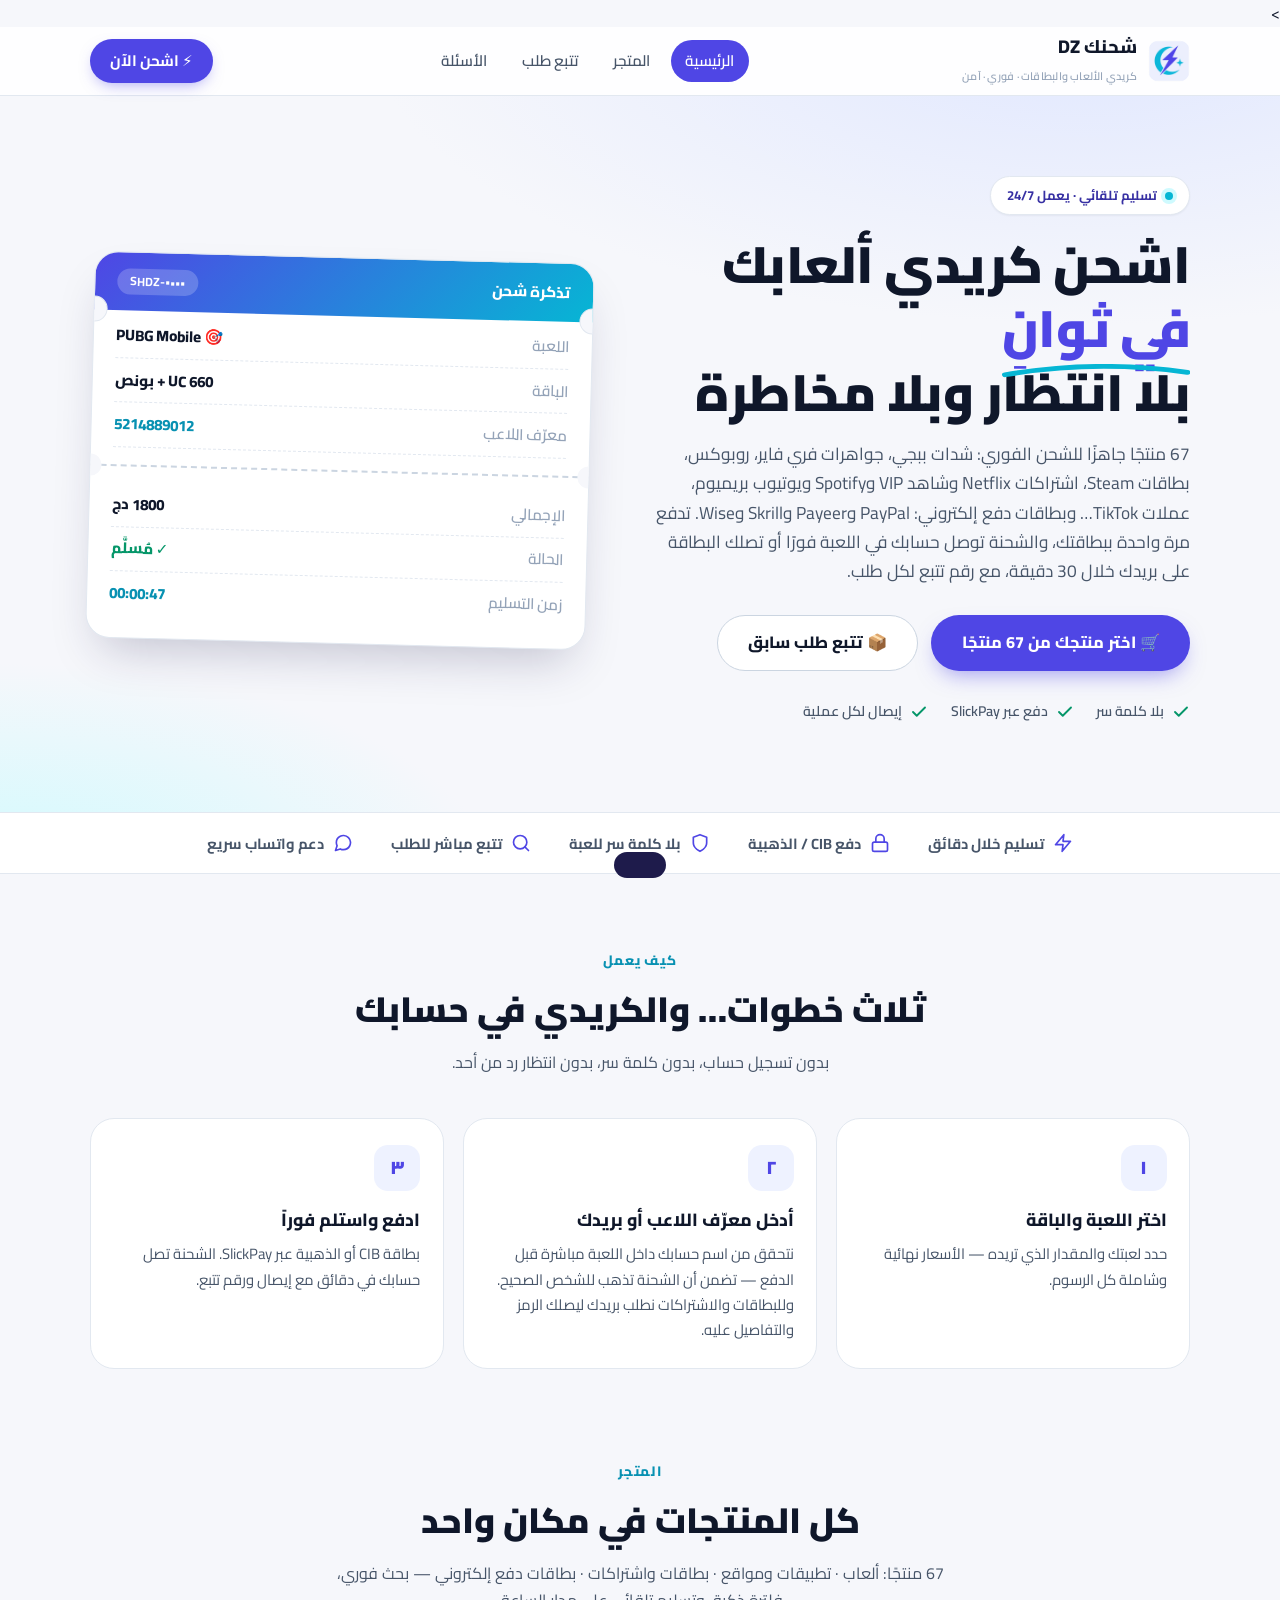
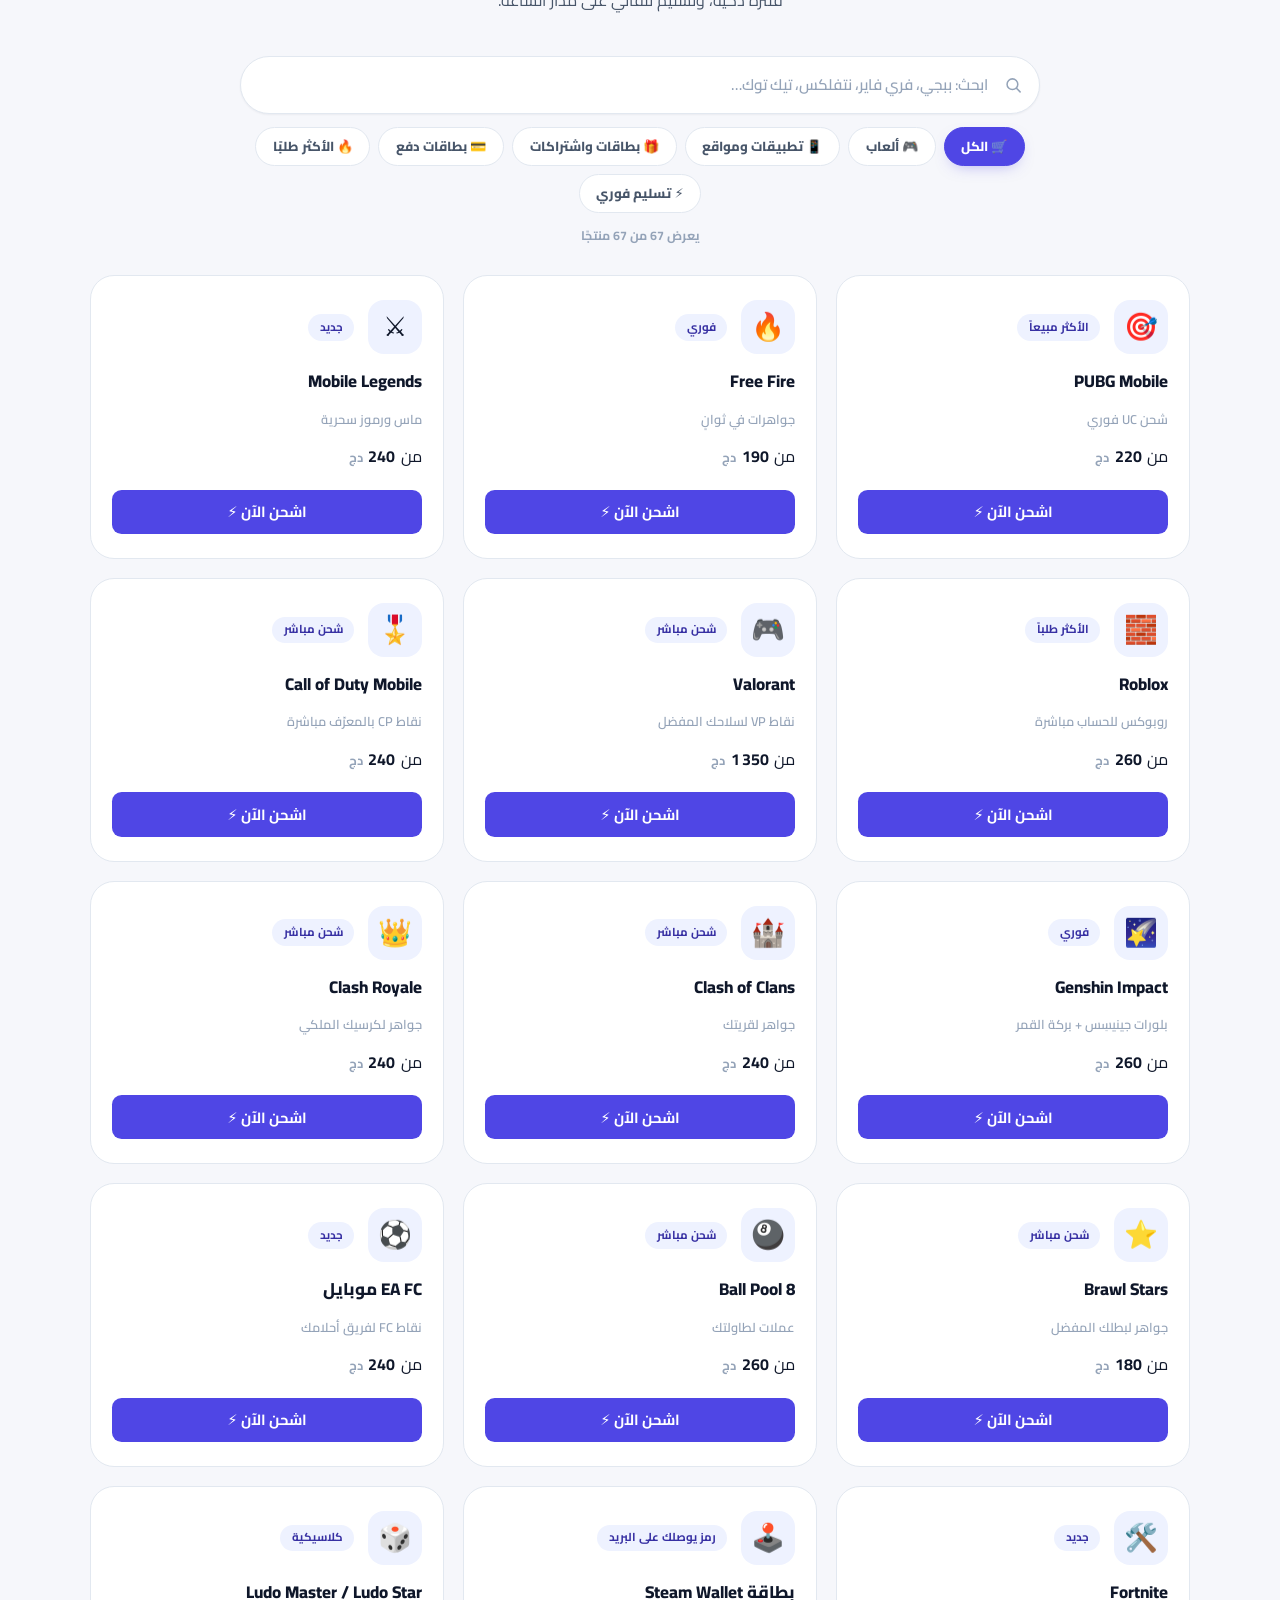
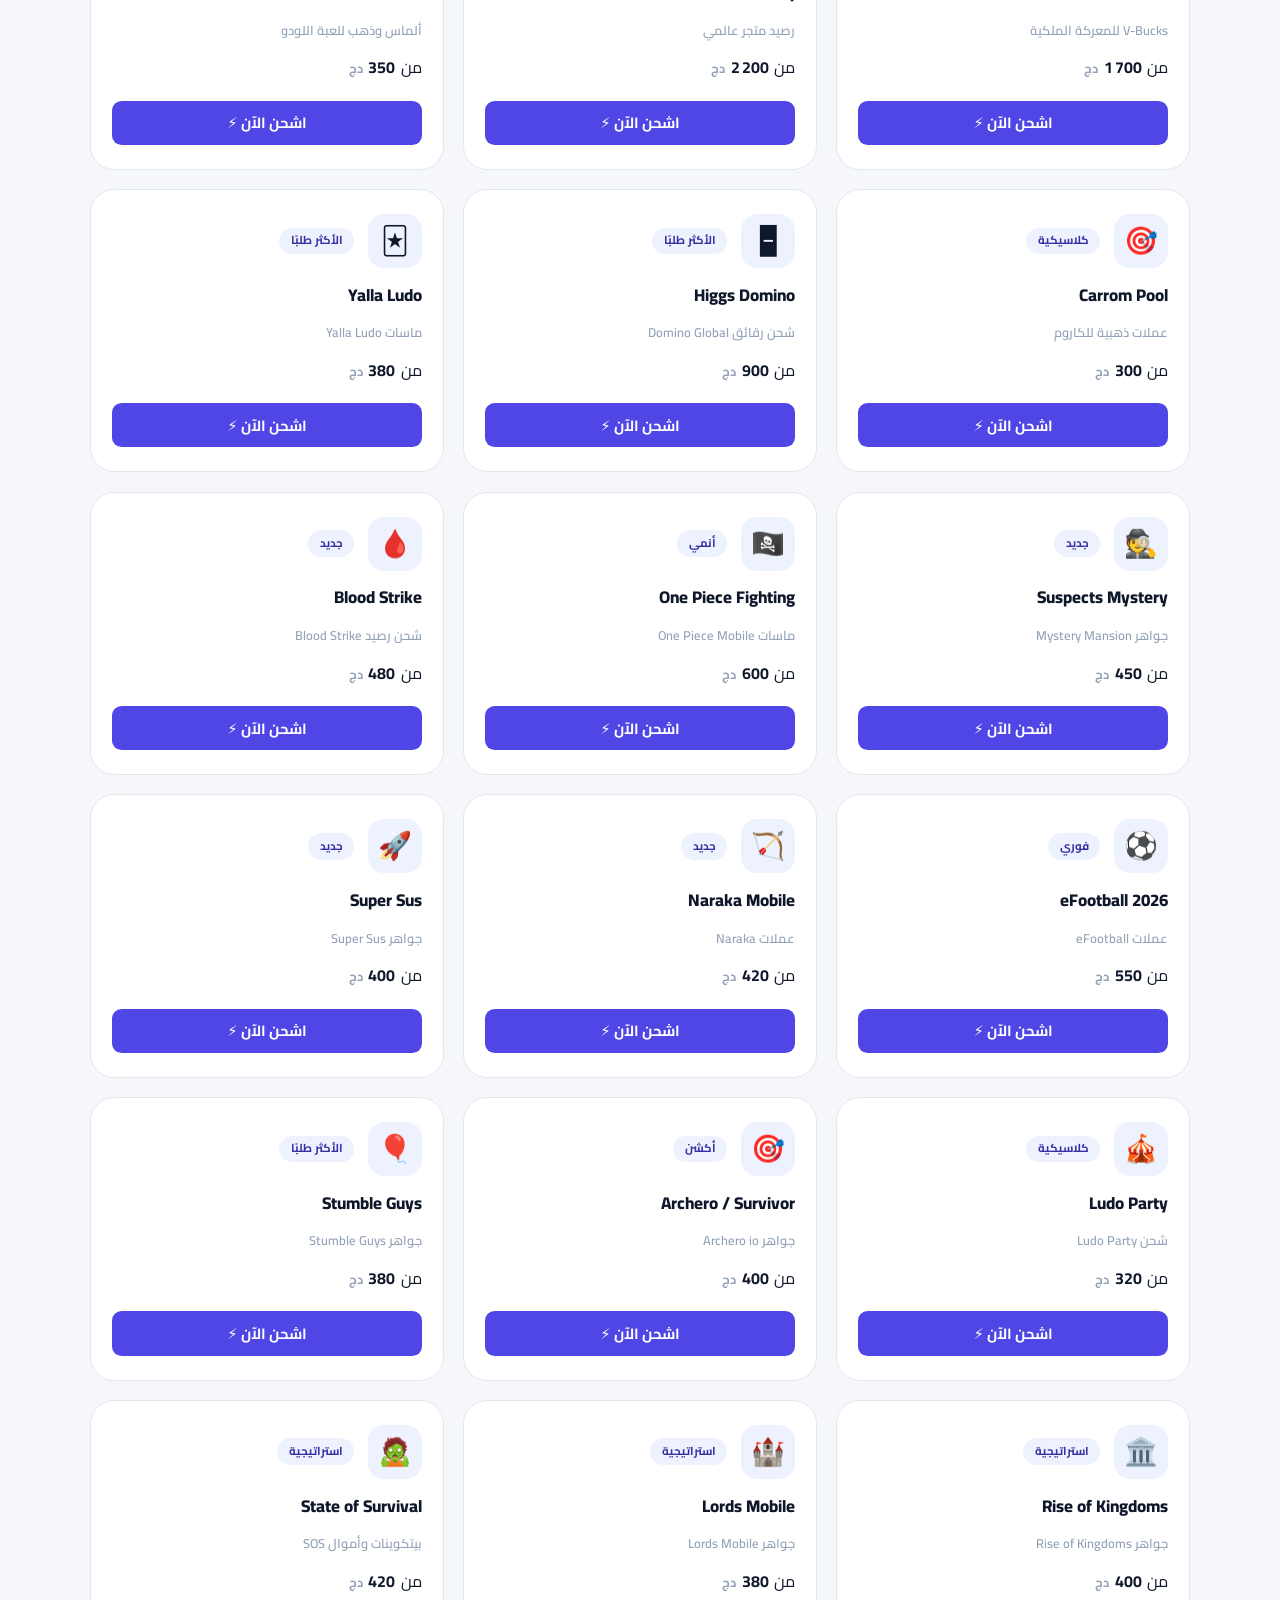
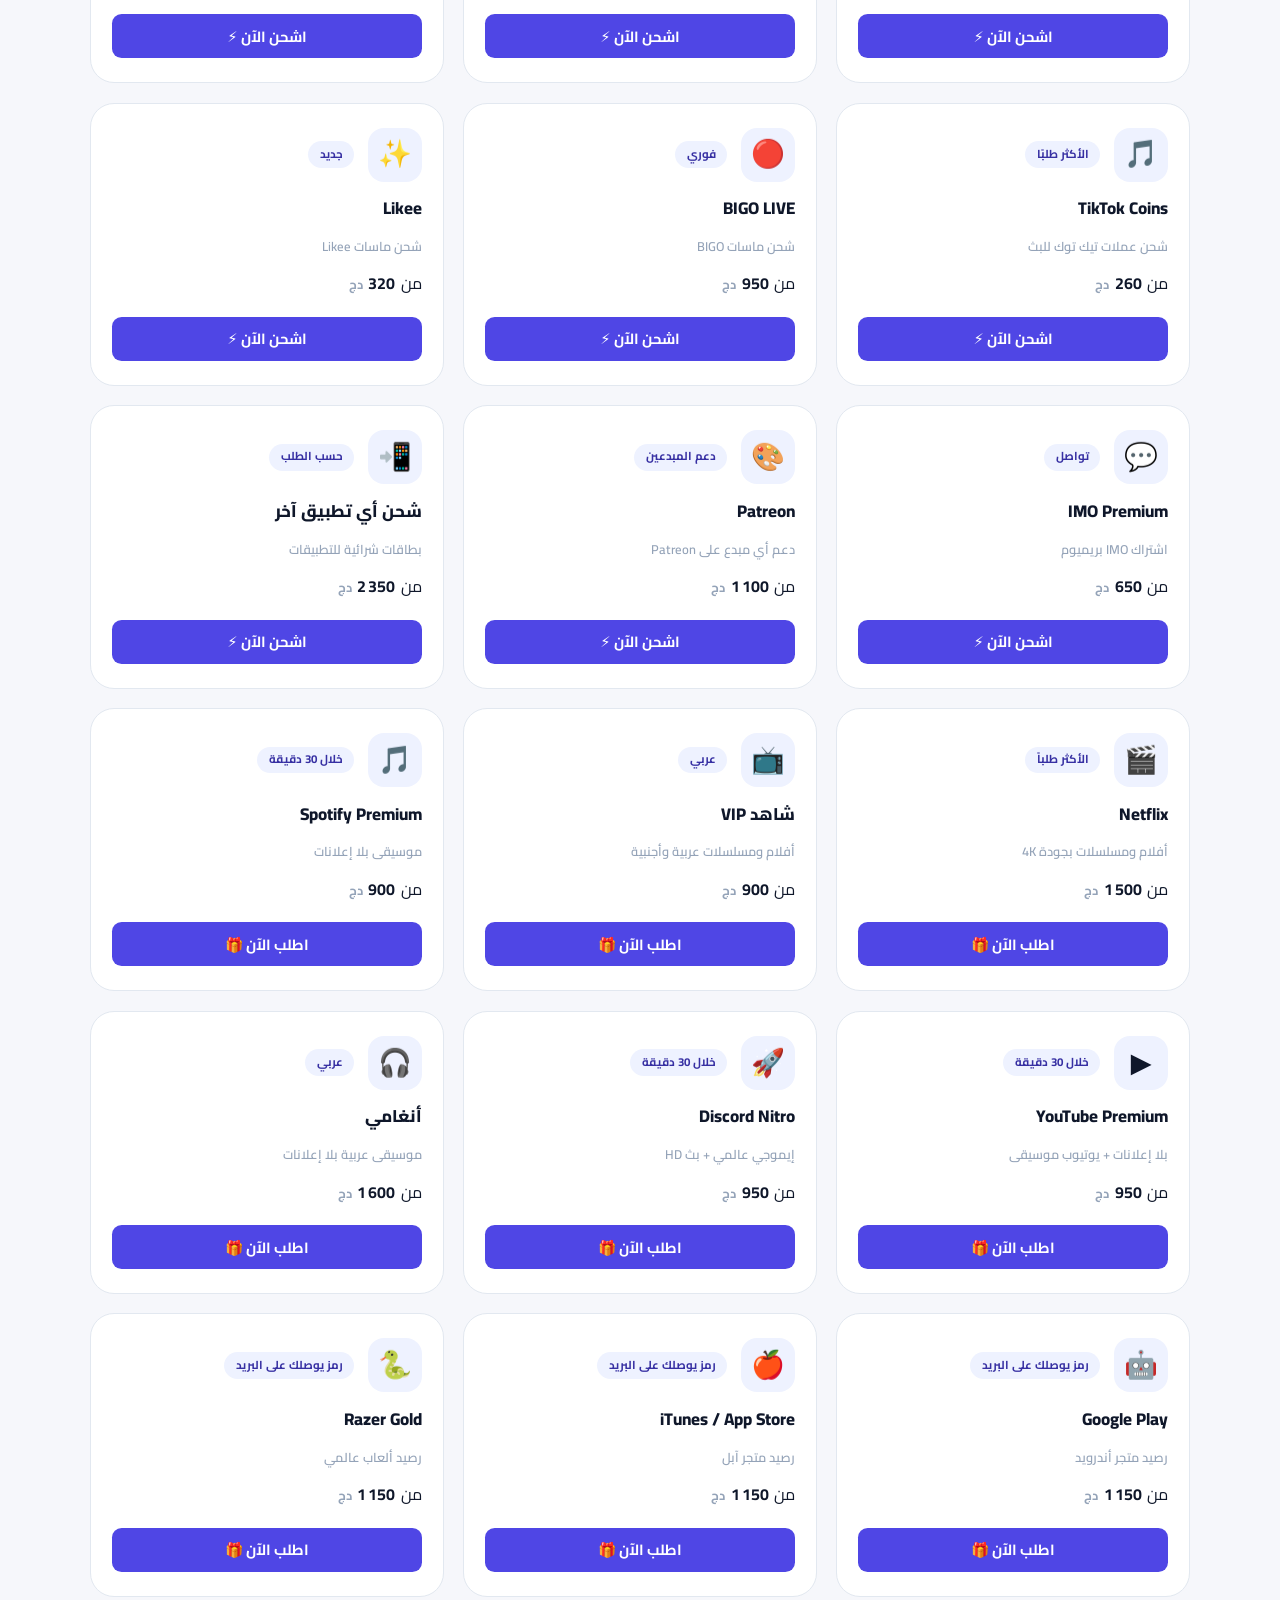
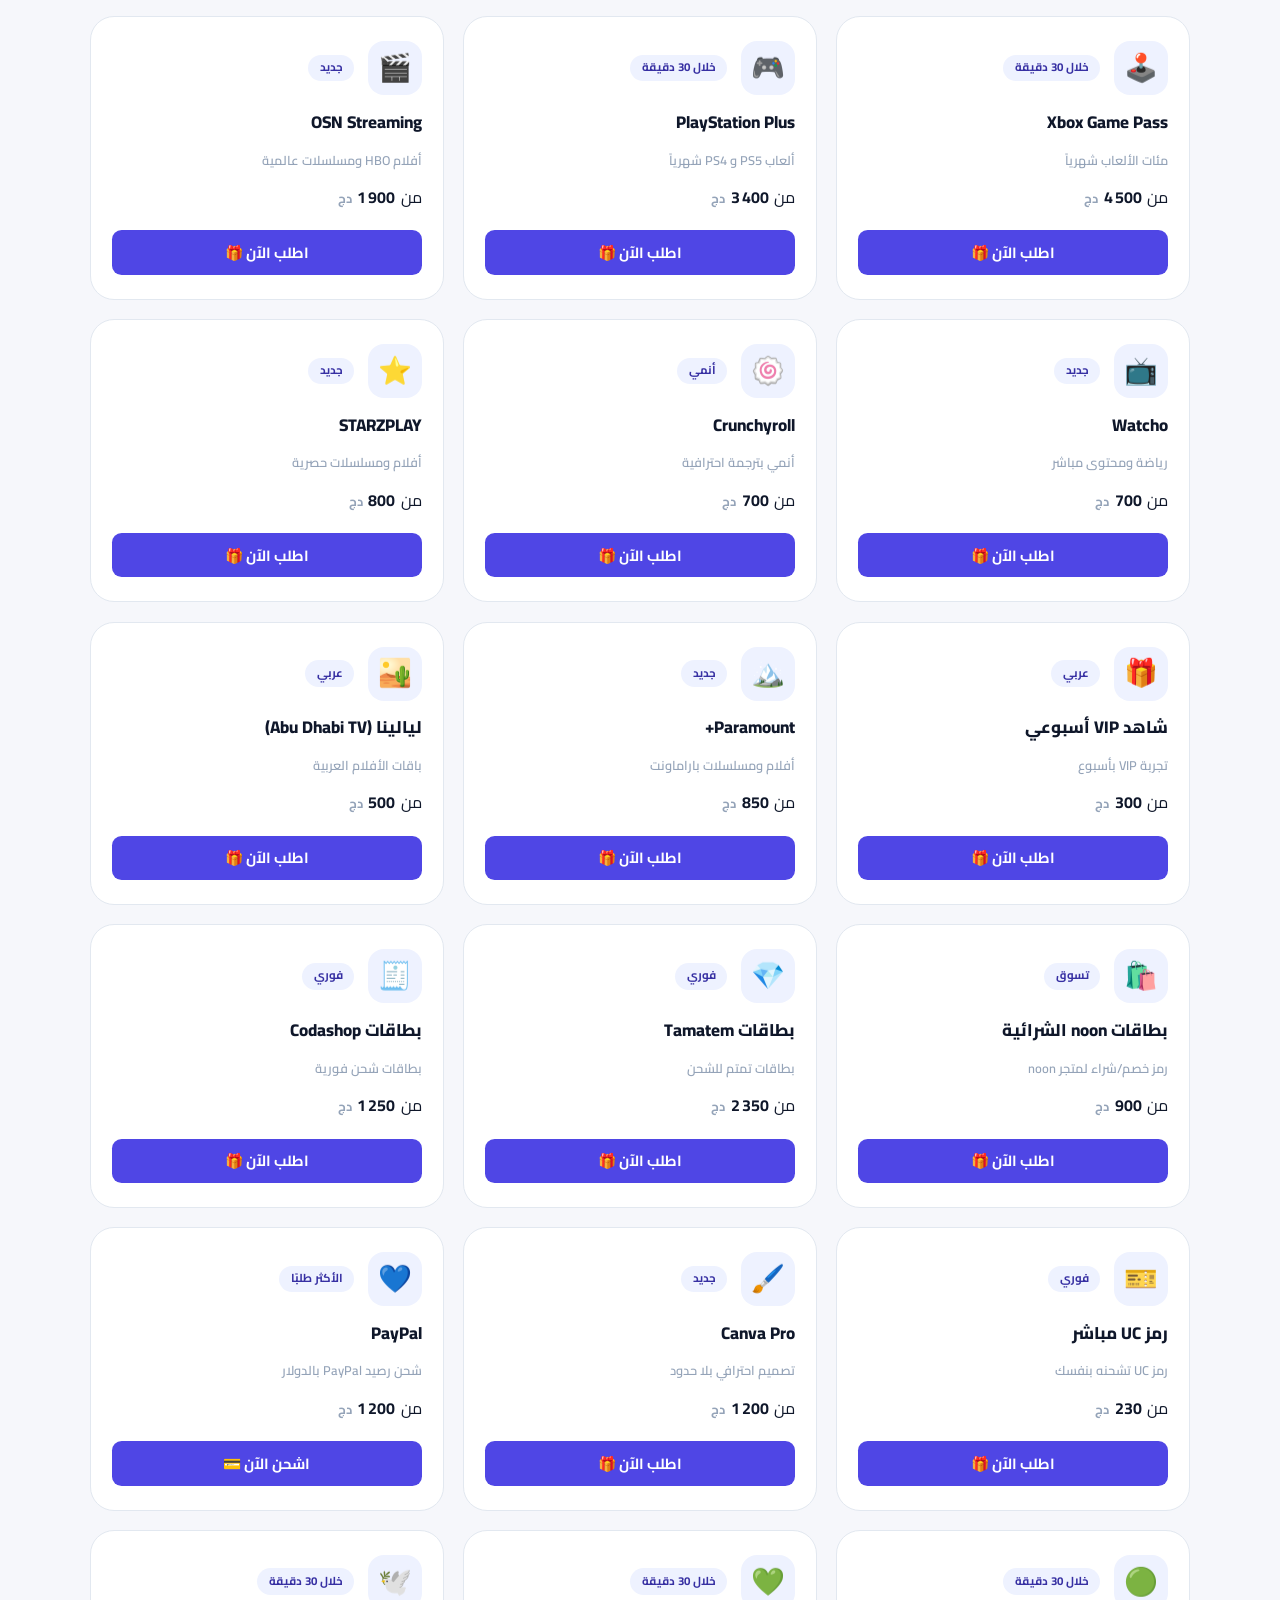
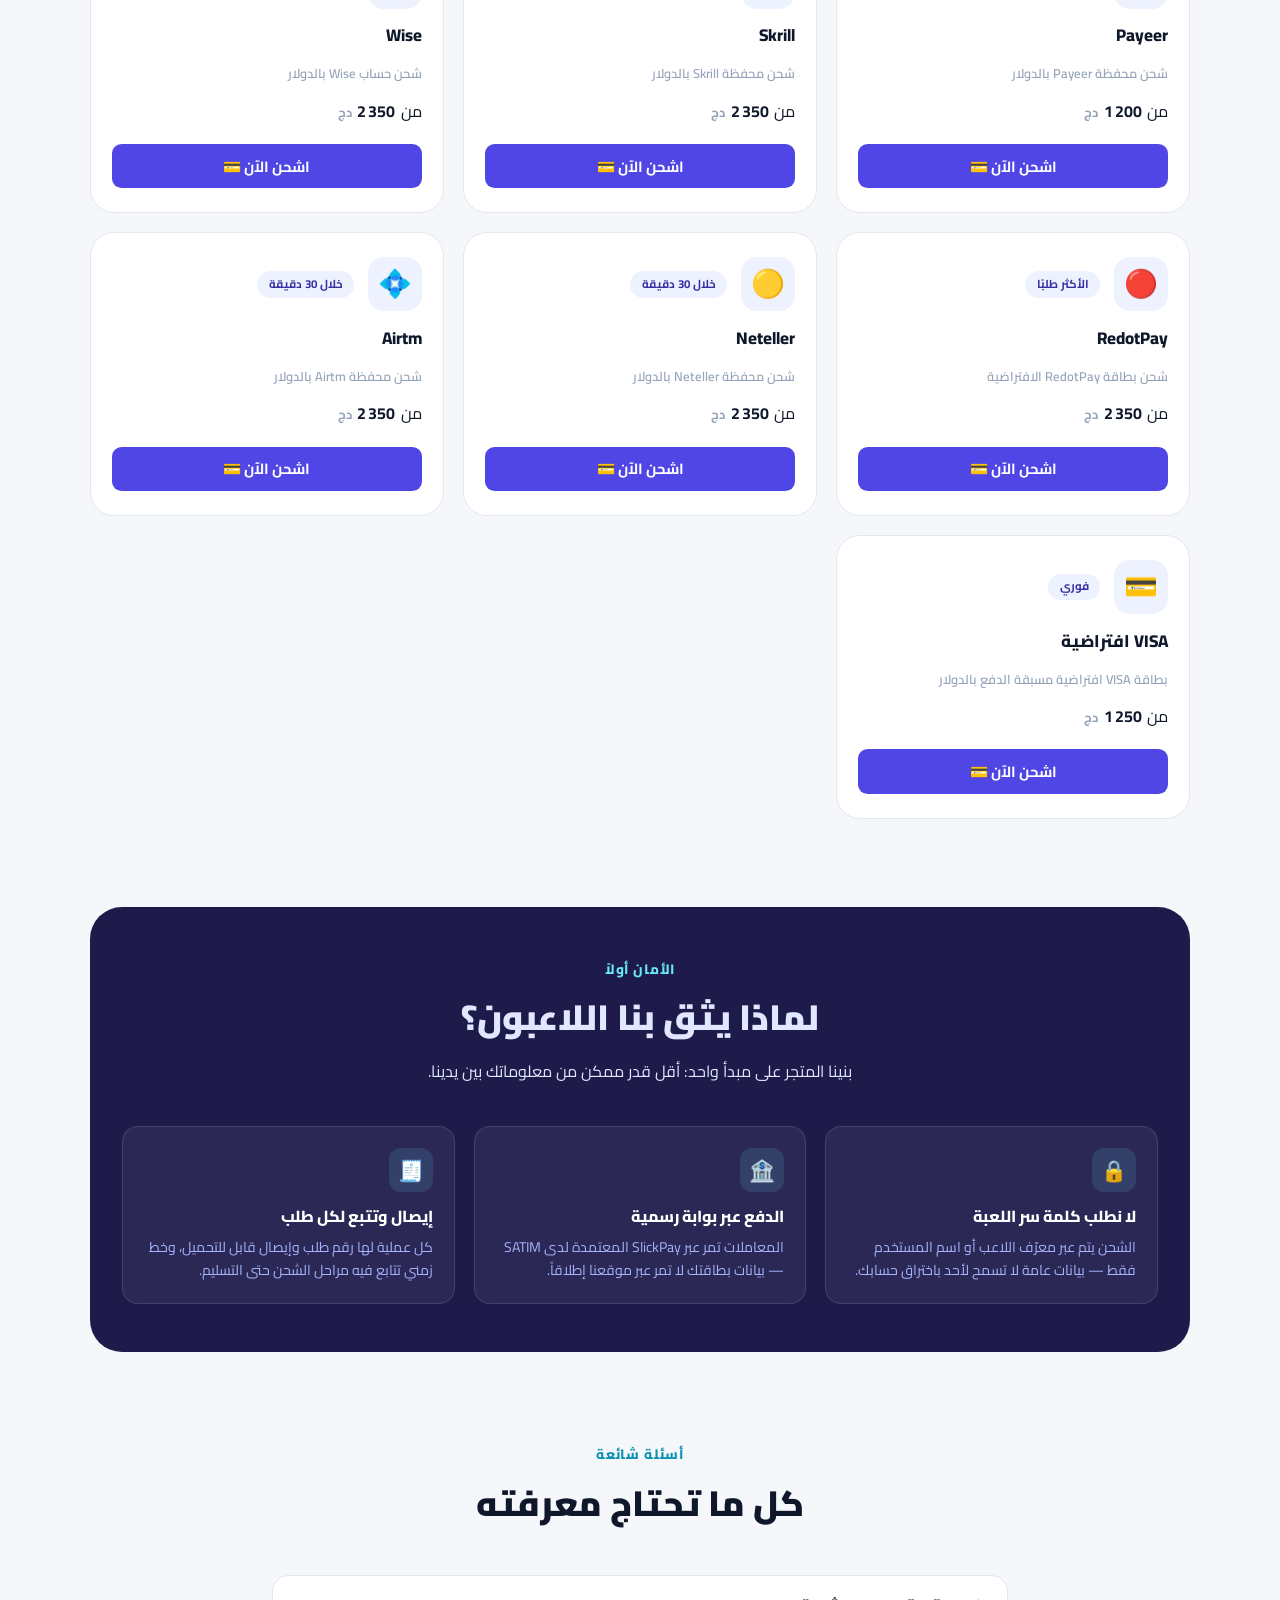
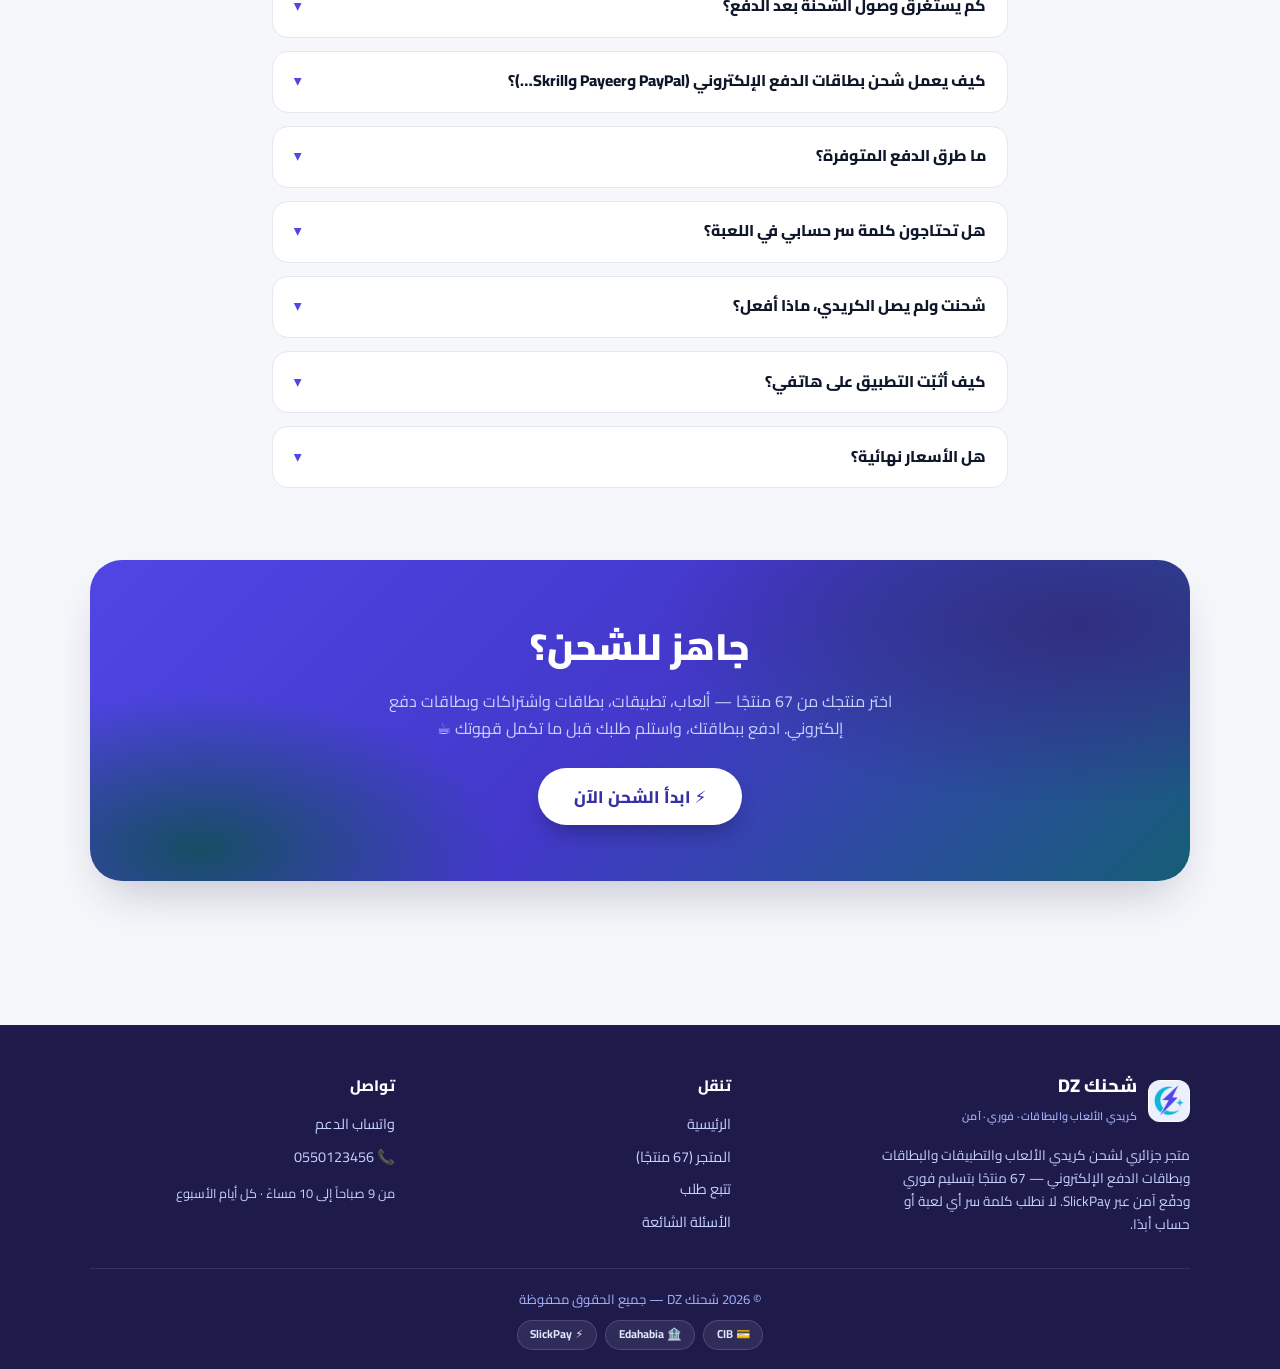
==== commit 8b46999d: "تصحيحات v6 بناءً على ملاحظات المستخدم: حذف الطلب المخصص + إصلاح البحث + إضافة بطاقات الدفع الإلكترون" ====
--- a/index.html
+++ b/index.html
@@ -3,8 +3,8 @@
 <head>
 <meta charset="UTF-8">
 <meta name="viewport" content="width=device-width, initial-scale=1.0">
-<title>شحنك DZ — شحن كريدي الألعاب والتطبيقات والبطاقات فورًا | 59 منتجًا + طلب مخصص لأي موقع</title>>
-<meta name="description" content="اشحن كريدي ألعابك في ثوانٍ: PUBG UC، Free Fire، Valorant، Roblox، Steam — أو اطلب بطاقات واشتراكات: Netflix، Shahid VIP، Spotify، YouTube Premium — أو شحن تطبيقات: TikTok وBIGO. وإن لم تجد منتجك، اطلبه كطلب مخصص لأي موقع أو تطبيق أو لعبة. دفع آمن ببطاقة CIB/الذهبية عبر SlickPay، تسليم فوري للألعاب وبطاقات تصلك على بريدك خلال 30 دقيقة، مع تتبع لكل طلب.">
+<title>شحنك DZ — شحن كريدي الألعاب والتطبيقات والبطاقات وبطاقات الدفع فورًا | 67 منتجًا</title></title>>
+<meta name="description" content="اشحن كريدي ألعابك في ثوانٍ: PUBG UC، Free Fire، Valorant، Roblox، Steam — بطاقات واشتراكات: Netflix، شاهد VIP، Spotify، YouTube Premium — تطبيقات: TikTok وBIGO — وبطاقات دفع إلكتروني: PayPal وPayeer وSkrill وWise وRedotPay. دفع آمن ببطاقة CIB/الذهبية عبر SlickPay، تسليم فوري للألعاب والبطاقات على بريدك خلال 30 دقيقة، مع تتبع لكل طلب.">
 <meta name="keywords" content="شحن كريدي, شدات ببجي, UC, جواهرات فراي فاير, روبوكس, بطاقات steam, نتفلكس, شاهد VIP, سبوتيفاي, يوتيوب بريميوم, بطاقات واشتراكات, شحن الألعاب الجزائر">
 <meta name="theme-color" content="#4f46e5">
 <link rel="canonical" href="https://islamsiso644-sudo.github.io/shihank-dz/">
@@ -70,7 +70,6 @@
     <nav class="nav-links">
       <a href="index.html" class="active">الرئيسية</a>
       <a href="#catalog">المتجر</a>
-      <a href="custom.html">طلب مخصص</a>
       <a href="track.html">تتبع طلب</a>
       <a href="#faq">الأسئلة</a>
     </nav>
@@ -88,10 +87,9 @@
         <span class="hl">في ثوانٍ<svg viewBox="0 0 120 12" preserveAspectRatio="none" aria-hidden="true"><path d="M2 9 Q 60 -4 118 7" stroke="#06b6d4" stroke-width="4" fill="none" stroke-linecap="round"/></svg></span>
         <br>بلا انتظار وبلا مخاطرة
       </h1>
-      <p class="lead">59 منتجًا جاهزًا للشحن الفوري: شدات ببجي، جواهرات فري فاير، روبوكس، بطاقات Steam، اشتراكات Netflix وشاهد VIP وSpotify ويوتيوب بريميوم… وإن لم تجد ما تبحث عنه، اطلبه كطلب مخصص وسنشحن لك أي موقع أو تطبيق أو لعبة مهما كانت. تدفع مرة واحدة ببطاقتك، والشحنة توصل حسابك في اللعبة فورًا أو تصلك البطاقة على بريدك خلال 30 دقيقة، مع رقم تتبع لكل طلب.</p>
+      <p class="lead">67 منتجًا جاهزًا للشحن الفوري: شدات ببجي، جواهرات فري فاير، روبوكس، بطاقات Steam، اشتراكات Netflix وشاهد VIP وSpotify ويوتيوب بريميوم، عملات TikTok… وبطاقات دفع إلكتروني: PayPal وPayeer وSkrill وWise. تدفع مرة واحدة ببطاقتك، والشحنة توصل حسابك في اللعبة فورًا أو تصلك البطاقة على بريدك خلال 30 دقيقة، مع رقم تتبع لكل طلب.</p>
       <div class="hero-actions">
-        <a href="#catalog" class="btn btn-primary">🛒 اختر منتجك من 59 منتجًا</a>
-        <a href="custom.html" class="btn btn-ghost">🛠️ طلب مخصص لأي منتج</a>
+        <a href="#catalog" class="btn btn-primary">🛒 اختر منتجك من 67 منتجًا</a>
         <a href="track.html" class="btn btn-ghost">📦 تتبع طلب سابق</a>
       </div>
       <div class="hero-trust">
@@ -191,7 +189,7 @@
     <div class="section-head">
       <span class="kicker">المتجر</span>
       <h2>كل المنتجات في مكان واحد</h2>
-      <p>59 منتجًا: ألعاب · تطبيقات ومواقع · بطاقات واشتراكات — بحث فوري، فلترة ذكية، وتسليم تلقائي على مدار الساعة.</p>
+      <p>67 منتجًا: ألعاب · تطبيقات ومواقع · بطاقات واشتراكات · بطاقات دفع إلكتروني — بحث فوري، فلترة ذكية، وتسليم تلقائي على مدار الساعة.</p>
     </div>
 
     <div class="catalog-tools">
@@ -208,18 +206,11 @@
     <div class="catalog-empty hidden" id="catalogEmpty">
       <div class="e-ico">🔍</div>
       <p><b>لا توجد نتائج مطابقة</b> <span class="empty-q"></span></p>
-      <p class="e-sub">جرّب كلمة أخرى — أو اطلب شحن أي منتج غير موجود في الكتالوج عبر الطلب المخصص:</p>
-      <a class="btn btn-primary" href="custom.html">🛠️ اطلب شحنًا مخصصًا</a>
-    </div>
-
-    <div class="custom-banner">
-      <div>
-        <h3 class="cb-t">🛠️ ما لقيتش اللعبة أو البطاقة اللي تحبها؟</h3>
-        <p class="cb-s">اطلبها كطلب مخصص! نشحن لك <b>أي موقع أو تطبيق أو لعبة</b> غير موجودة في الكتالوج — السعر يُحسب تلقائيًا بالدينار الجزائري مع تحويل العملة الأجنبية وعمولة خدمة 10% فقط، والتنفيذ خلال 45 دقيقة غالبًا.</p>
-      </div>
-      <a href="custom.html" class="btn btn-white">اطلب الآن 🛠️</a>
-    </div>
-  </div>
+      <p class="e-sub">جرّب كلمة أخرى أو أعد التصفية — كل المنتجات متاحة في الكتالوج.</p>
+      
+    </div>
+
+    </div>
 </section>
 
 
@@ -270,7 +261,7 @@
   <div class="container">
     <div class="final-cta">
       <h2>جاهز للشحن؟</h2>
-      <p>اختر منتجك من 59 منتجًا — أو اطلب أي شيء آخر كطلب مخصص، ادفع ببطاقتك، واستلم طلبك قبل ما تكمل قهوتك ☕</p>
+      <p>اختر منتجك من 67 منتجًا — ألعاب، تطبيقات، بطاقات واشتراكات وبطاقات دفع إلكتروني. ادفع ببطاقتك، واستلم طلبك قبل ما تكمل قهوتك ☕</p>
       <a href="#catalog" class="btn btn-white">⚡ ابدأ الشحن الآن</a>
     </div>
   </div>
@@ -288,17 +279,13 @@
             <span class="brand-sub">كريدي الألعاب والبطاقات · فوري · آمن</span>
           </span>
         </a>
-        <p style="margin-top:1rem; font-size:.85rem; max-width:20rem">
-          متجر جزائري لشحن كريدي الألعاب والتطبيقات والبطاقات — 59 منتجًا بتسليم تلقائي ودفع آمن عبر SlickPay، مع طلبات مخصصة لأي منتج غير متوفر في الكتالوج.
-          لا نطلب كلمة سر أي لعبة أو حساب أبدًا.
-        </p>
+        <p style="margin-top:1rem; font-size:.85rem; max-width:20rem">متجر جزائري لشحن كريدي الألعاب والتطبيقات والبطاقات وبطاقات الدفع الإلكتروني — 67 منتجًا بتسليم فوري ودفّع آمن عبر SlickPay. لا نطلب كلمة سر أي لعبة أو حساب أبدًا.</p>
       </div>
       <div>
         <h4>تنقل</h4>
         <div class="footer-links">
           <a href="index.html">الرئيسية</a>
-          <a href="#catalog">المتجر (59 منتجًا)</a>
-          <a href="custom.html">طلب مخصص 🛠️</a>
+          <a href="#catalog">المتجر (67 منتجًا)</a>
           <a href="track.html">تتبع طلب</a>
           <a href="#faq">الأسئلة الشائعة</a>
         </div>
--- a/css/styles.css
+++ b/css/styles.css
@@ -766,7 +766,7 @@
 }
 
 /* ============================================================
-   v5 — الكتالوج الموحد + الطلب المخصص
+   v6 — الكتالوج الموحد + محافظ الدفع الإليكتروني
    ============================================================ */
 
 /* ---------- أدوات الكتالوج: بحث + شرائح ---------- */
@@ -856,204 +856,7 @@
 .catalog-empty .e-sub { color: var(--ink-2); font-size: .88rem; margin: .5rem 0 1.2rem; }
 .catalog-empty .btn { margin: 0 auto; }
 
-/* ---------- بانر الطلب المخصص ---------- */
-.custom-banner {
-  margin-top: 2.6rem;
-  padding: 1.8rem 2rem;
-  border-radius: var(--r-lg);
-  background: linear-gradient(135deg, #4f46e5 0%, #3730a3 55%, #1e1b4b 100%);
-  color: #fff;
-  display: flex;
-  align-items: center;
-  justify-content: space-between;
-  gap: 1.4rem;
-  flex-wrap: wrap;
-  box-shadow: var(--shadow-lg);
-  position: relative;
-  overflow: hidden;
-}
-.custom-banner::before {
-  content: "\1F6E0\FE0F";
-  position: absolute;
-  left: -1rem;
-  top: 50%;
-  transform: translateY(-50%);
-  font-size: 8rem;
-  opacity: .08;
-  pointer-events: none;
-}
-.custom-banner .cb-t { font-size: 1.25rem; font-weight: 900; margin-bottom: .4rem; }
-.custom-banner .cb-s { color: #c7d2fe; font-size: .88rem; max-width: 34rem; }
-.custom-banner .cb-s b { color: #fff; }
-.custom-banner .btn-white { flex-shrink: 0; }
-
-/* ---------- صفحة الطلب المخصص ---------- */
-.custom-wrap {
-  padding: 2.2rem 0 4rem;
-  max-width: 46rem;
-}
-.custom-wrap .wizard-head { text-align: center; margin-bottom: 1.6rem; }
-.custom-wrap .wizard-head h1 { font-size: clamp(1.5rem, 3.5vw, 2rem); font-weight: 900; }
-.custom-wrap .wizard-head p { color: var(--ink-2); max-width: 36rem; margin: .4rem auto 0; font-size: .95rem; }
-
-.custom-steps {
-  display: grid;
-  grid-template-columns: repeat(3, 1fr);
-  gap: .8rem;
-  margin-bottom: 1.6rem;
-}
-.c-step {
-  background: var(--bg-card);
-  border: 1.5px solid var(--line);
-  border-radius: var(--r-md);
-  padding: .9rem 1rem;
-  display: flex;
-  gap: .7rem;
-  align-items: flex-start;
-}
-.cs-num {
-  flex-shrink: 0;
-  width: 2rem;
-  height: 2rem;
-  border-radius: 50%;
-  background: var(--bg-soft);
-  color: var(--primary);
-  font-weight: 900;
-  display: grid;
-  place-items: center;
-  font-size: .95rem;
-}
-.c-step b { font-size: .86rem; font-weight: 800; display: block; }
-.c-step p { font-size: .76rem; color: var(--ink-3); font-weight: 600; line-height: 1.5; }
-
-/* ---------- شرائح العملة ---------- */
-.cur-chips {
-  display: flex;
-  flex-wrap: wrap;
-  gap: .5rem;
-  margin-bottom: .8rem;
-}
-.cur-chip {
-  padding: .4rem .95rem;
-  border-radius: var(--r-pill);
-  border: 1.5px solid var(--line);
-  background: var(--bg-card);
-  font-size: .8rem;
-  font-weight: 800;
-  color: var(--ink-2);
-  transition: all .2s var(--ease);
-}
-.cur-chip:hover { border-color: #c7d2fe; color: var(--primary); }
-.cur-chip.active {
-  background: var(--primary);
-  border-color: var(--primary);
-  color: #fff;
-  box-shadow: 0 6px 16px -8px rgba(79, 70, 229, .5);
-}
-
-.amt-row {
-  display: flex;
-  align-items: stretch;
-  gap: .6rem;
-}
-.amt-row .cur-sym {
-  display: grid;
-  place-items: center;
-  width: 3rem;
-  flex-shrink: 0;
-  border: 1.5px solid var(--line);
-  border-radius: var(--r-sm);
-  background: var(--bg-soft);
-  font-weight: 900;
-  font-size: 1.15rem;
-  color: var(--primary);
-}
-.amt-row .input { flex: 1; font-size: 1.2rem; font-weight: 800; }
-
-/* ---------- صندوق التسعير الحي ---------- */
-.custom-total {
-  margin-top: 1rem;
-  background: var(--bg-card);
-  border: 1.5px solid var(--line);
-  border-radius: var(--r-md);
-  padding: 1rem 1.2rem;
-  box-shadow: var(--shadow-sm);
-}
-.ct-row {
-  display: flex;
-  justify-content: space-between;
-  align-items: center;
-  padding: .5rem 0;
-  font-size: .88rem;
-  border-bottom: 1px dashed var(--line);
-}
-.ct-row:last-child { border-bottom: none; }
-.ct-row span { color: var(--ink-2); font-weight: 700; }
-.ct-row b { font-weight: 800; font-variant-numeric: tabular-nums; }
-.ct-row.ct-total {
-  margin-top: .3rem;
-  padding: .7rem .8rem;
-  background: var(--bg-soft);
-  border-radius: var(--r-sm);
-  border-bottom: none;
-}
-.ct-row.ct-total span { color: var(--primary-deep); font-weight: 900; }
-.ct-row.ct-total b { color: var(--primary); font-size: 1.15rem; font-weight: 900; }
-
-/* ---------- تنبيه الحد الأدنى ---------- */
-.alert-warn {
-  margin-top: .8rem;
-  background: #fffbeb;
-  border-color: #fde68a;
-  color: #92400e;
-}
-
-/* ---------- أسئلة الطلب المخصص ---------- */
-.custom-faq {
-  margin-top: 2rem;
-  background: var(--bg-card);
-  border: 1.5px solid var(--line);
-  border-radius: var(--r-md);
-  padding: 1.4rem 1.6rem;
-}
-.custom-faq h3 { font-size: 1.05rem; font-weight: 900; margin-bottom: .9rem; }
-.custom-faq details { border-bottom: 1px dashed var(--line); padding: .7rem 0; }
-.custom-faq details:last-child { border-bottom: none; }
-.custom-faq summary {
-  cursor: pointer;
-  font-weight: 800;
-  font-size: .92rem;
-  color: var(--ink);
-  list-style: none;
-  position: relative;
-  padding-left: 1.4rem;
-}
-.custom-faq summary::-webkit-details-marker { display: none; }
-.custom-faq summary::before {
-  content: "+";
-  position: absolute;
-  left: 0;
-  top: 50%;
-  transform: translateY(-50%);
-  width: 1.1rem;
-  height: 1.1rem;
-  display: grid;
-  place-items: center;
-  border-radius: 50%;
-  background: var(--bg-soft);
-  color: var(--primary);
-  font-weight: 900;
-  font-size: .8rem;
-}
-.custom-faq details[open] summary::before { content: "\2212"; }
-.custom-faq details p { margin-top: .5rem; font-size: .85rem; color: var(--ink-2); line-height: 1.8; }
-
 /* ---------- استجابة الشاشات ---------- */
-@media (max-width: 860px) {
-  .custom-banner { flex-direction: column; text-align: center; }
-  .custom-banner .btn-white { margin: 0 auto; }
-}
 @media (max-width: 700px) {
-  .custom-steps { grid-template-columns: 1fr; }
   .search-box input { padding: .85rem 3rem .85rem 1rem; }
 }
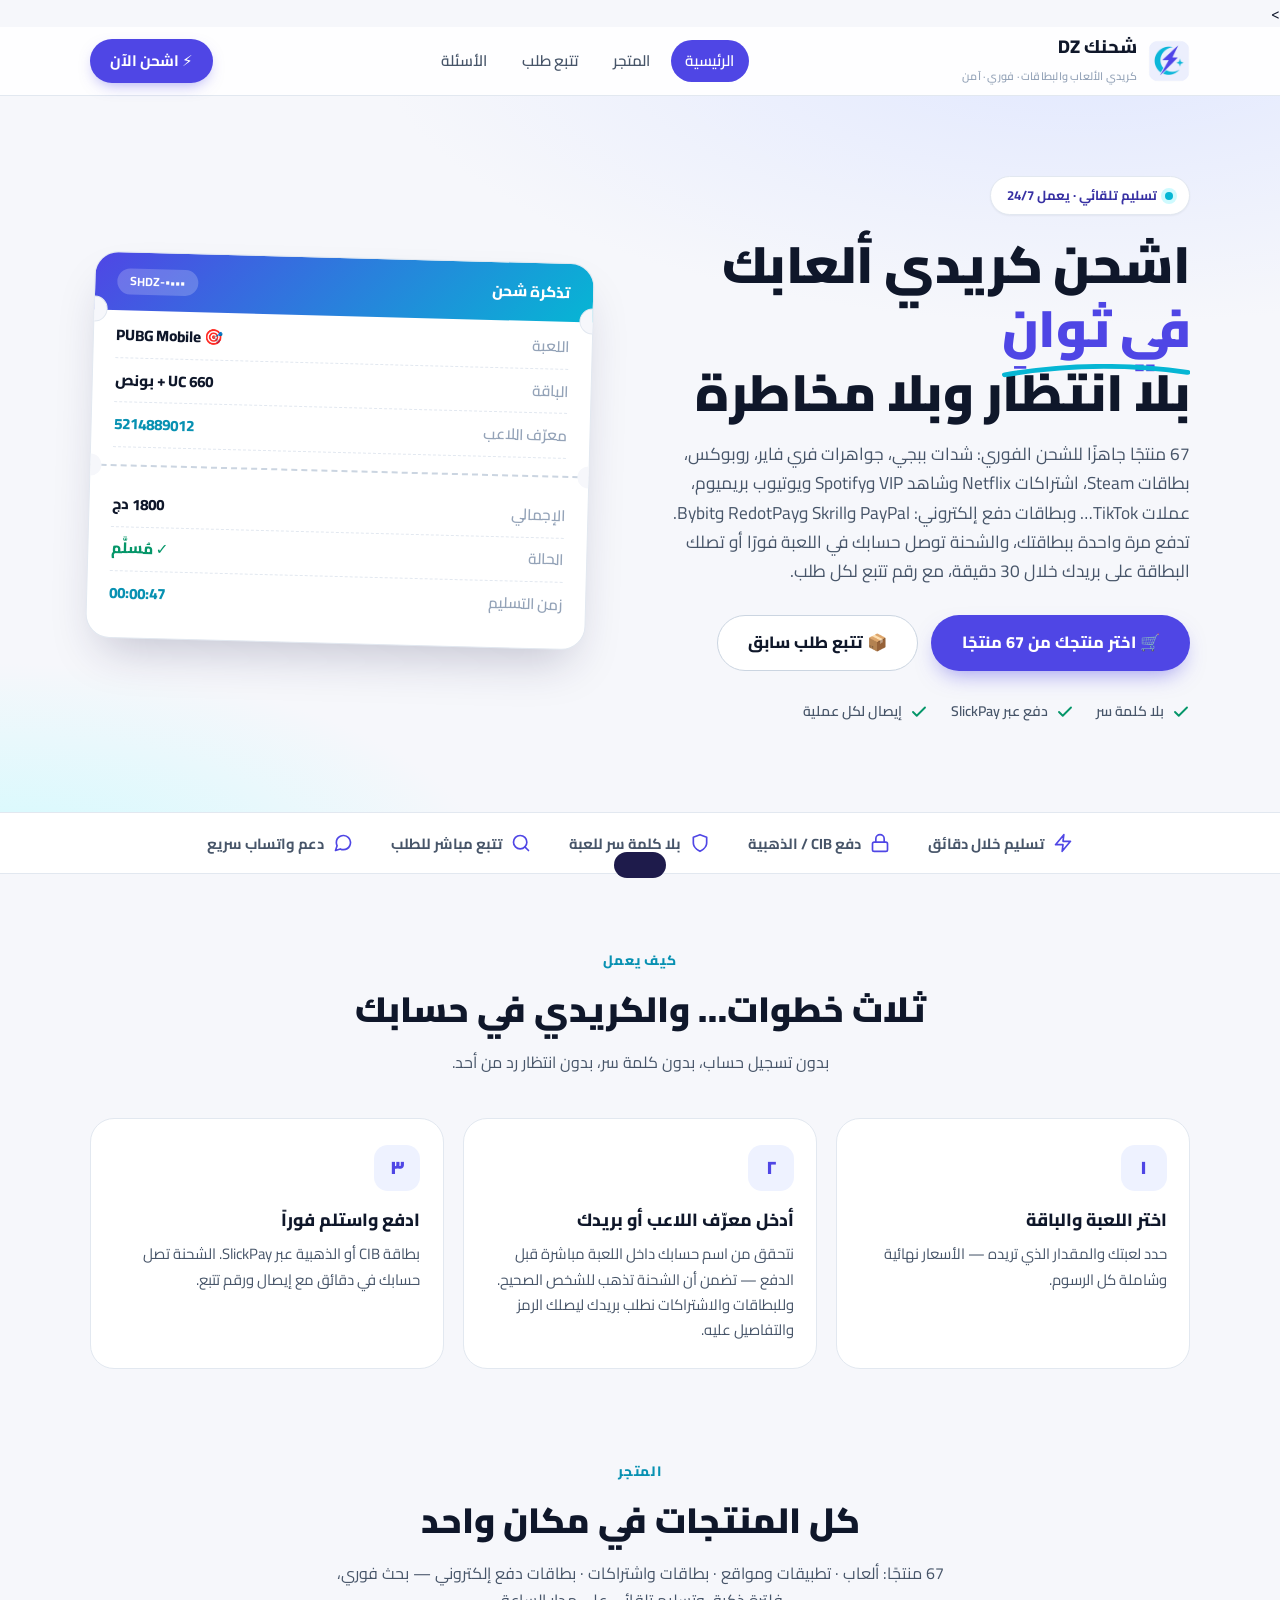
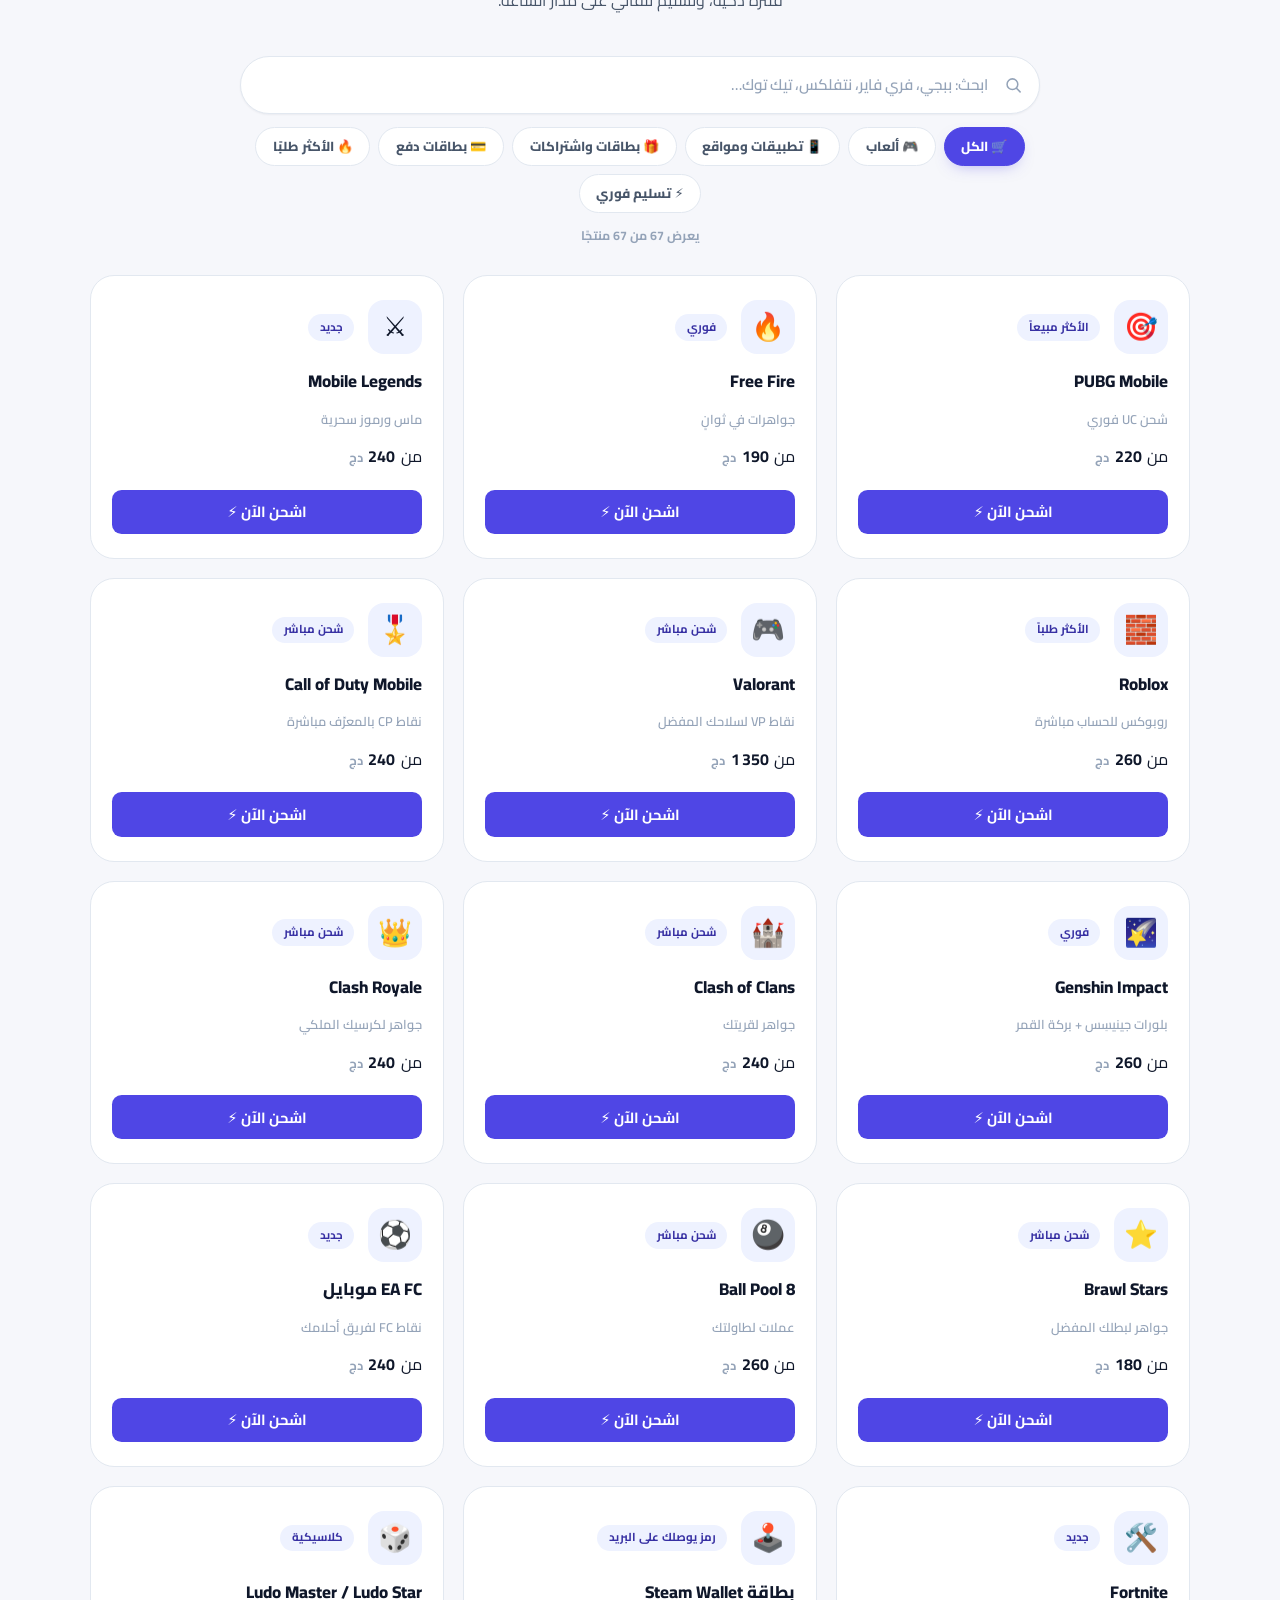
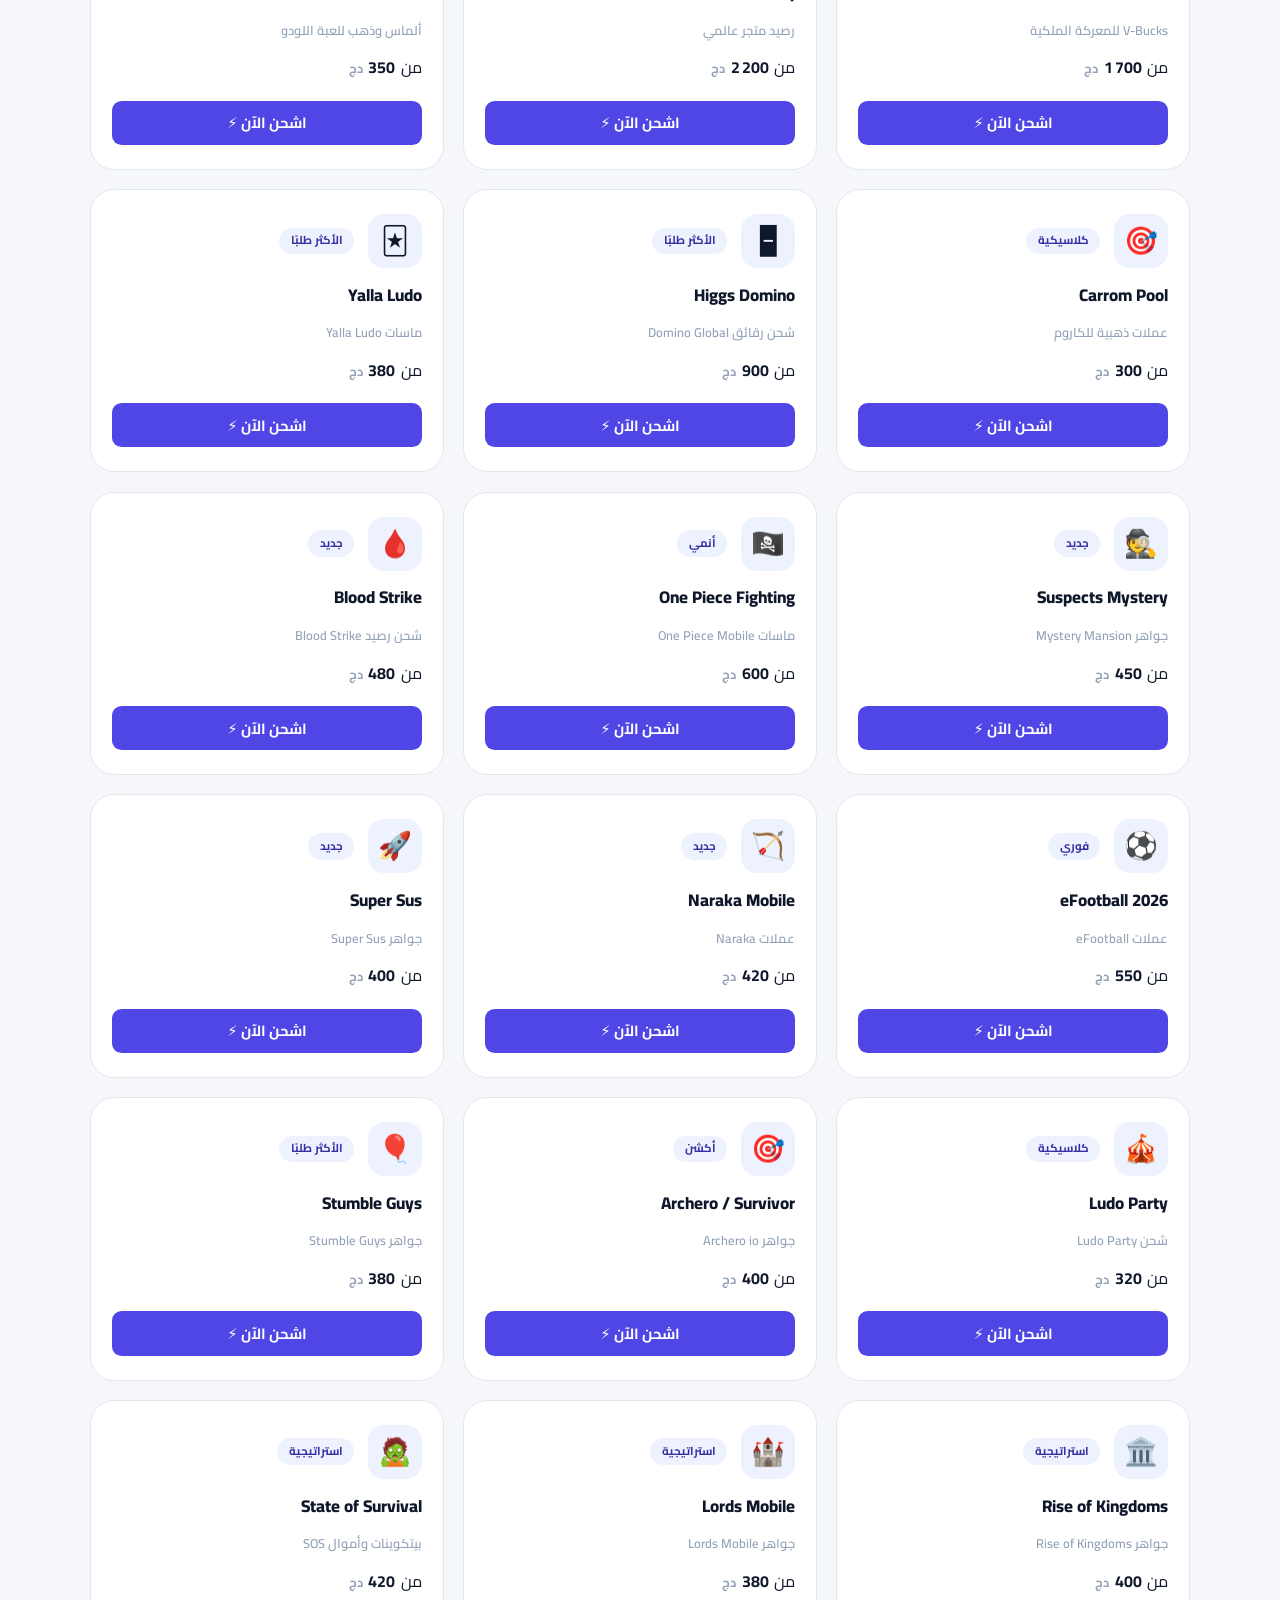
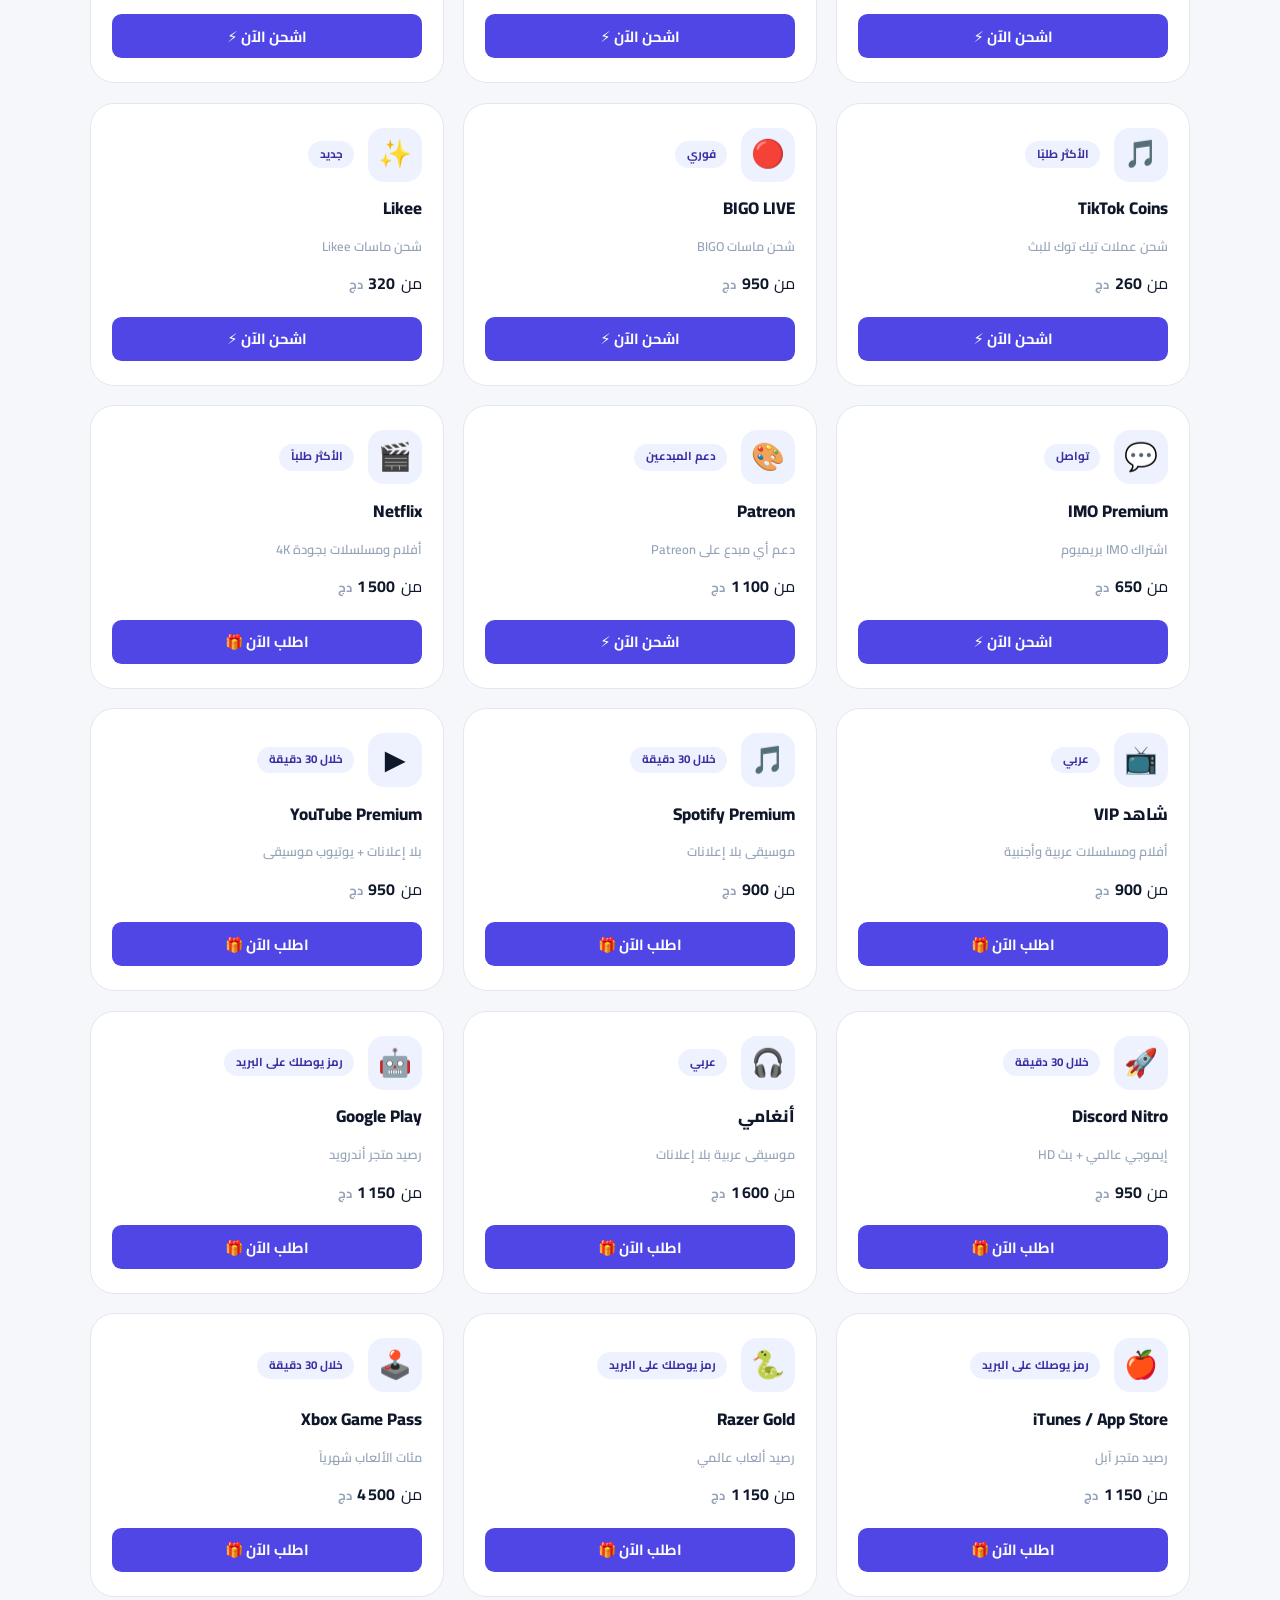
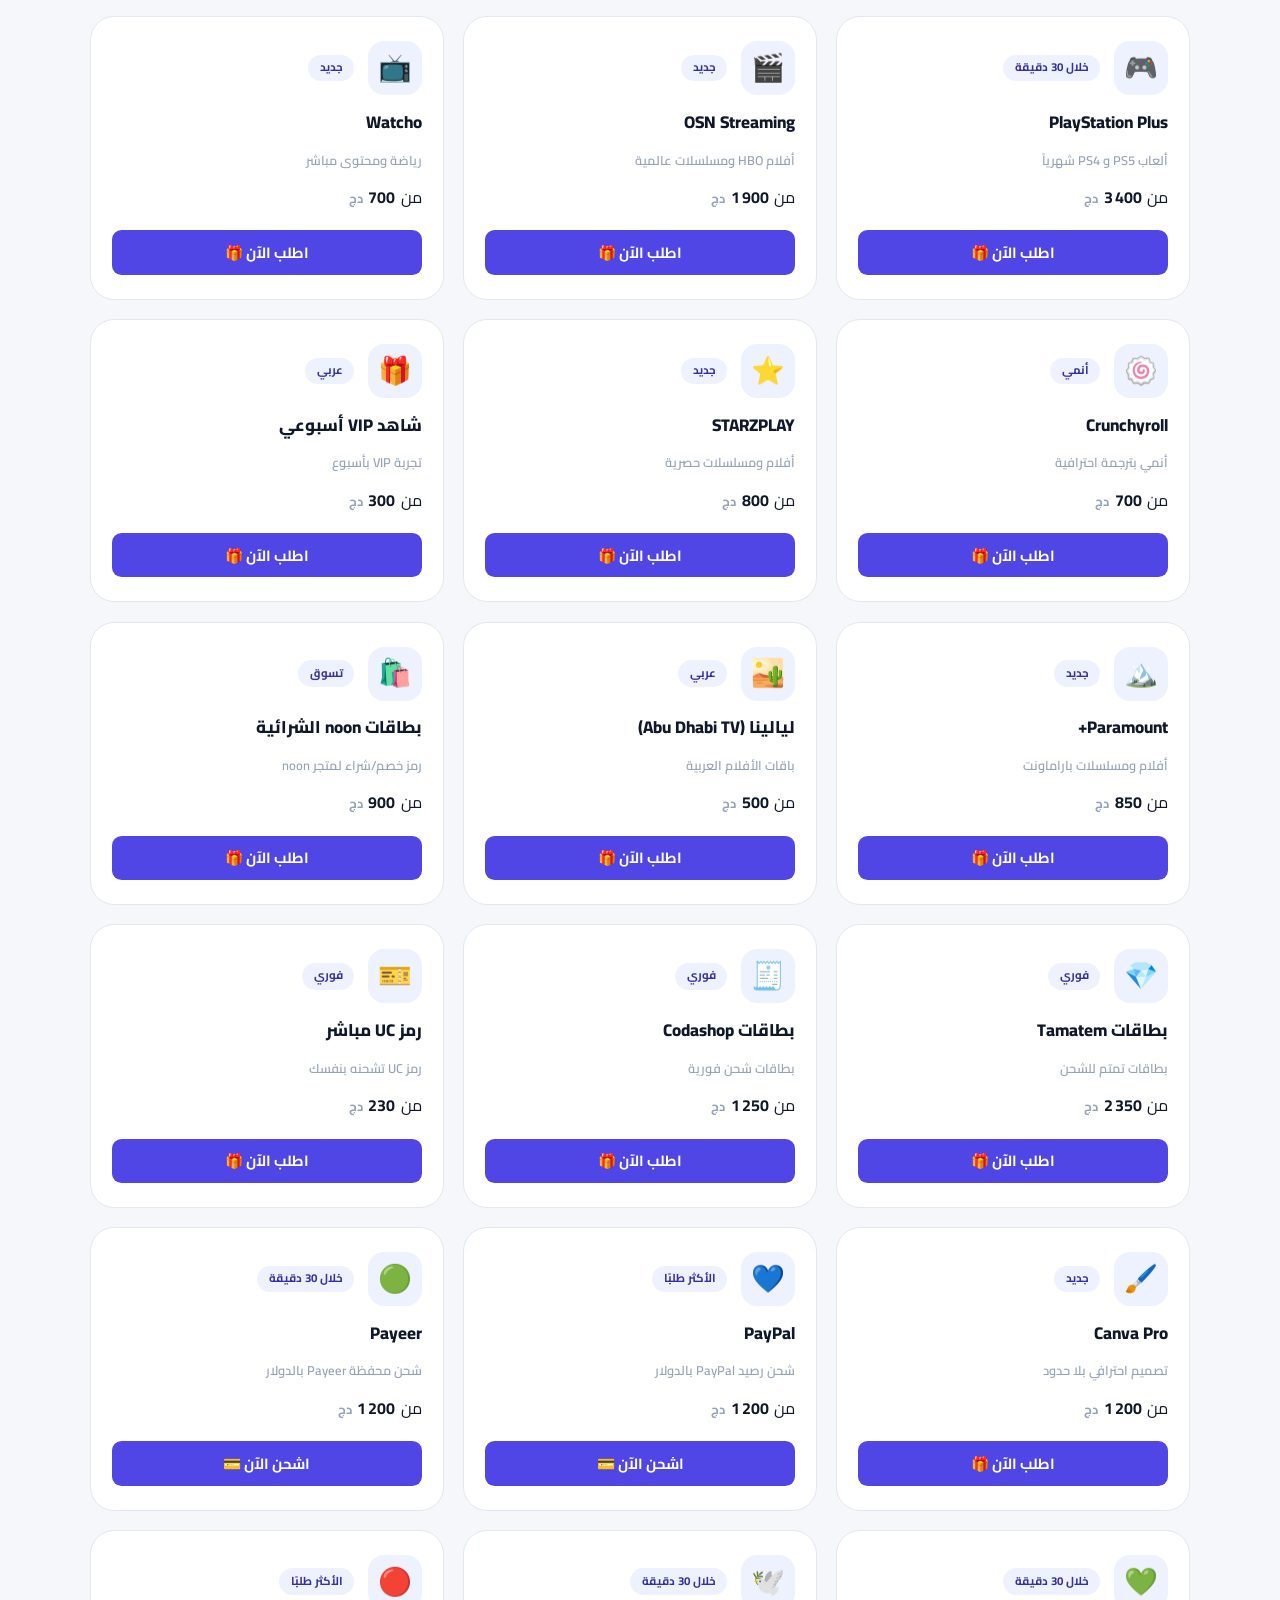
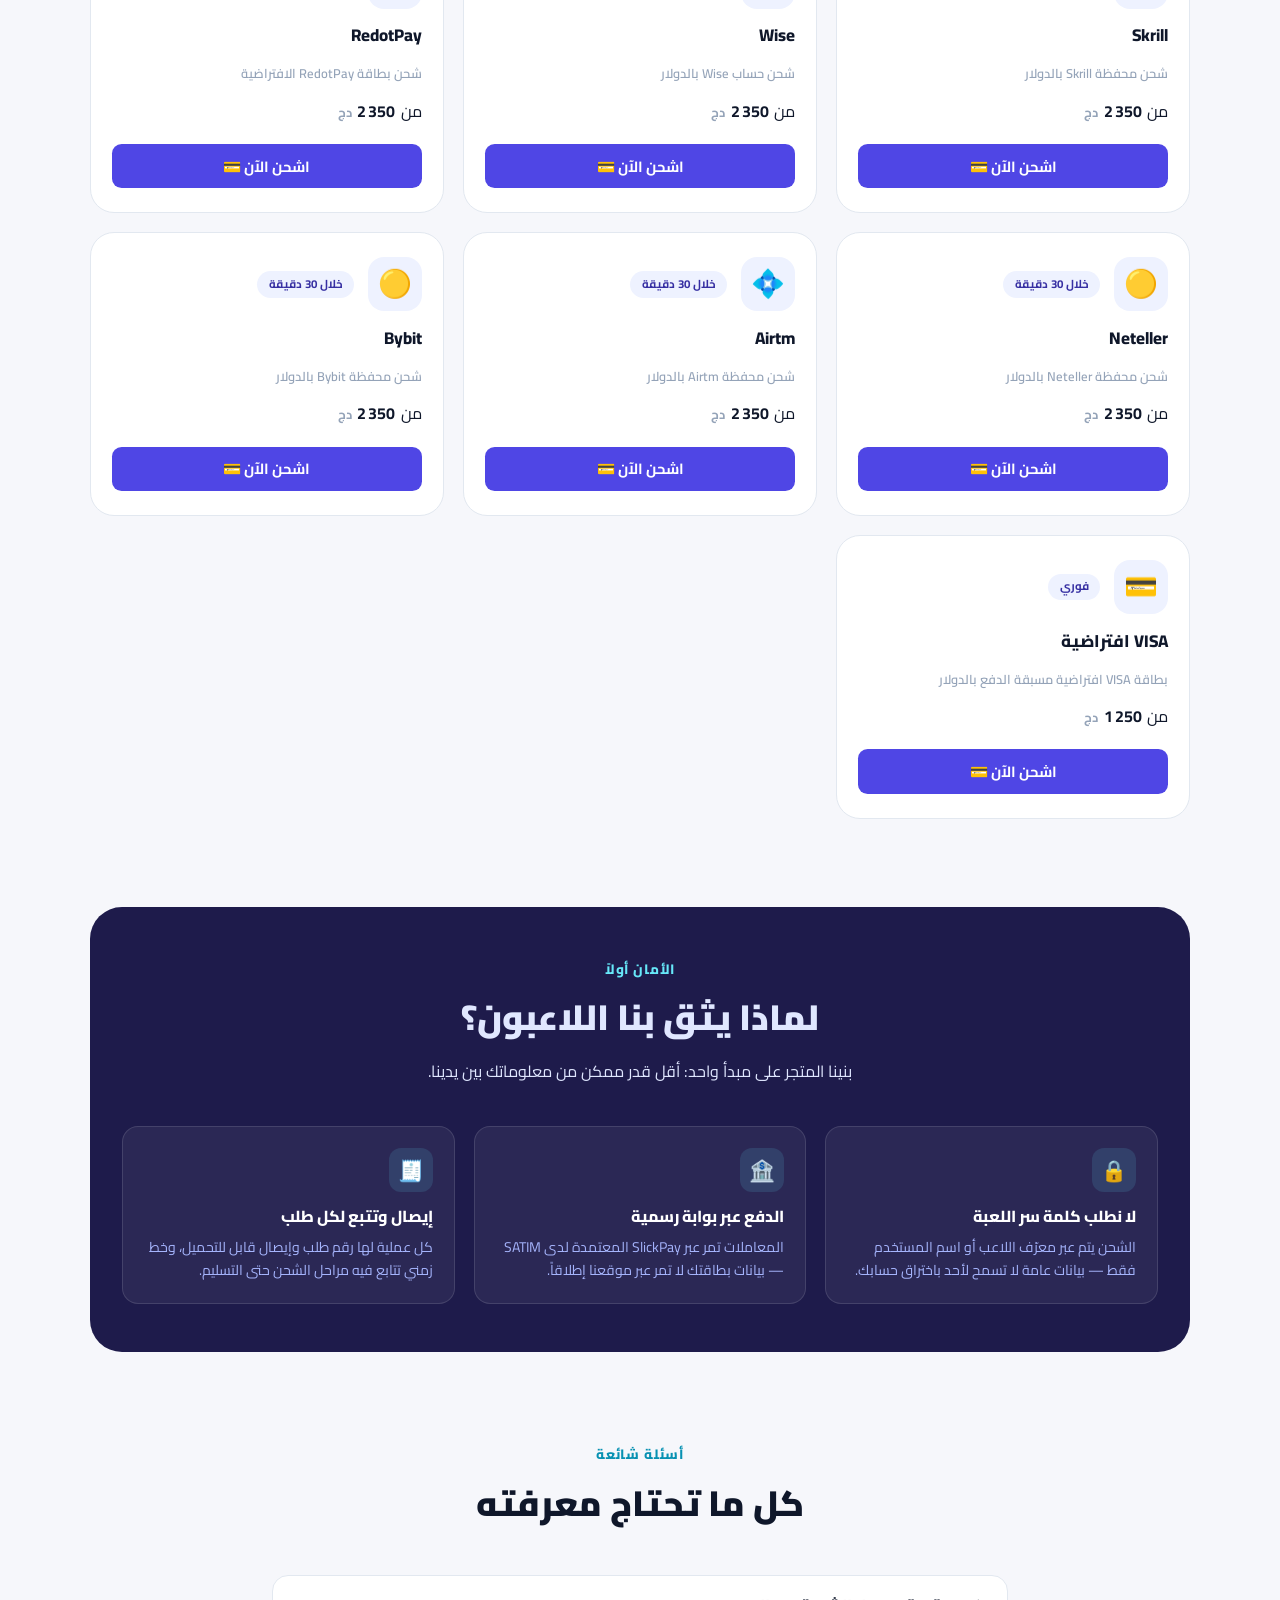
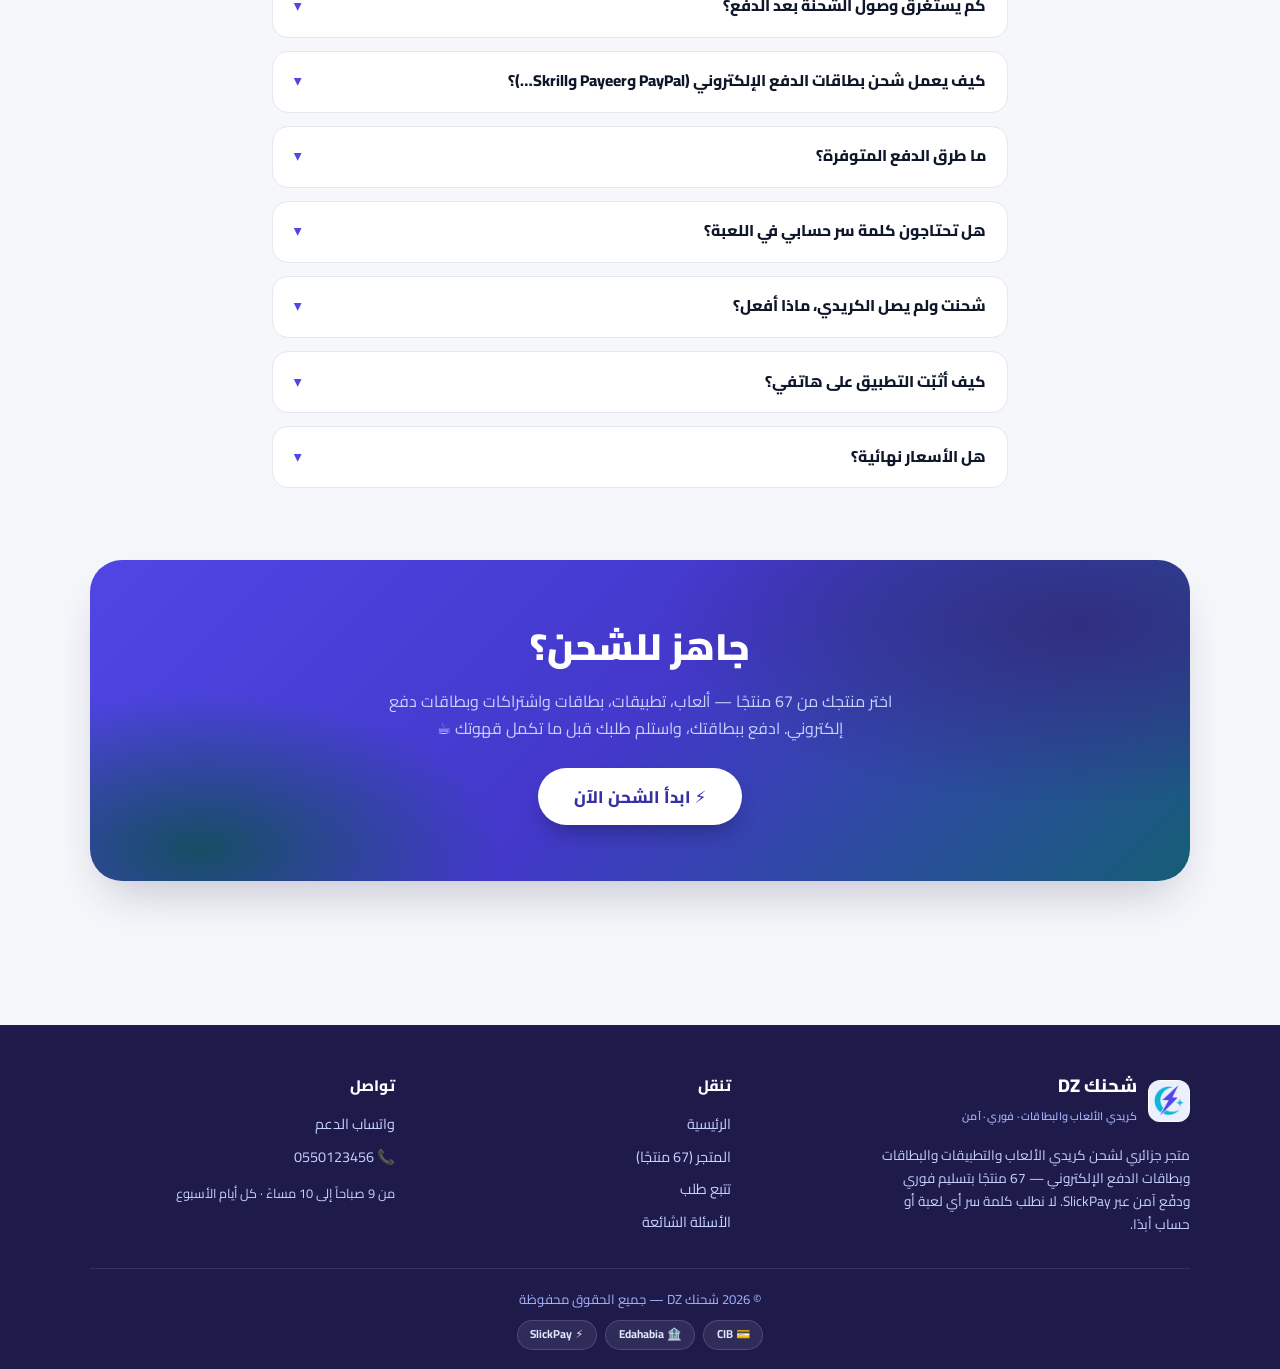
==== commit 31cbc253: "تصحيحات v7: إزالة منتج "شحن أي تطبيق آخر" نهائيًا + إضافة محفظة Bybit 1) إزالة "شحن أي تطبيق آخر" با" ====
--- a/index.html
+++ b/index.html
@@ -4,7 +4,7 @@
 <meta charset="UTF-8">
 <meta name="viewport" content="width=device-width, initial-scale=1.0">
 <title>شحنك DZ — شحن كريدي الألعاب والتطبيقات والبطاقات وبطاقات الدفع فورًا | 67 منتجًا</title></title>>
-<meta name="description" content="اشحن كريدي ألعابك في ثوانٍ: PUBG UC، Free Fire، Valorant، Roblox، Steam — بطاقات واشتراكات: Netflix، شاهد VIP، Spotify، YouTube Premium — تطبيقات: TikTok وBIGO — وبطاقات دفع إلكتروني: PayPal وPayeer وSkrill وWise وRedotPay. دفع آمن ببطاقة CIB/الذهبية عبر SlickPay، تسليم فوري للألعاب والبطاقات على بريدك خلال 30 دقيقة، مع تتبع لكل طلب.">
+<meta name="description" content="اشحن كريدي ألعابك في ثوانٍ: PUBG UC، Free Fire، Valorant، Roblox، Steam — بطاقات واشتراكات: Netflix، شاهد VIP، Spotify، YouTube Premium — تطبيقات: TikTok وBIGO — وبطاقات دفع إلكتروني: PayPal وPayeer وSkrill وWise وRedotPay وBybit. دفع آمن ببطاقة CIB/الذهبية عبر SlickPay، تسليم فوري للألعاب والبطاقات على بريدك خلال 30 دقيقة، مع تتبع لكل طلب.">
 <meta name="keywords" content="شحن كريدي, شدات ببجي, UC, جواهرات فراي فاير, روبوكس, بطاقات steam, نتفلكس, شاهد VIP, سبوتيفاي, يوتيوب بريميوم, بطاقات واشتراكات, شحن الألعاب الجزائر">
 <meta name="theme-color" content="#4f46e5">
 <link rel="canonical" href="https://islamsiso644-sudo.github.io/shihank-dz/">
@@ -87,7 +87,7 @@
         <span class="hl">في ثوانٍ<svg viewBox="0 0 120 12" preserveAspectRatio="none" aria-hidden="true"><path d="M2 9 Q 60 -4 118 7" stroke="#06b6d4" stroke-width="4" fill="none" stroke-linecap="round"/></svg></span>
         <br>بلا انتظار وبلا مخاطرة
       </h1>
-      <p class="lead">67 منتجًا جاهزًا للشحن الفوري: شدات ببجي، جواهرات فري فاير، روبوكس، بطاقات Steam، اشتراكات Netflix وشاهد VIP وSpotify ويوتيوب بريميوم، عملات TikTok… وبطاقات دفع إلكتروني: PayPal وPayeer وSkrill وWise. تدفع مرة واحدة ببطاقتك، والشحنة توصل حسابك في اللعبة فورًا أو تصلك البطاقة على بريدك خلال 30 دقيقة، مع رقم تتبع لكل طلب.</p>
+      <p class="lead">67 منتجًا جاهزًا للشحن الفوري: شدات ببجي، جواهرات فري فاير، روبوكس، بطاقات Steam، اشتراكات Netflix وشاهد VIP وSpotify ويوتيوب بريميوم، عملات TikTok… وبطاقات دفع إلكتروني: PayPal وSkrill وRedotPay وBybit. تدفع مرة واحدة ببطاقتك، والشحنة توصل حسابك في اللعبة فورًا أو تصلك البطاقة على بريدك خلال 30 دقيقة، مع رقم تتبع لكل طلب.</p>
       <div class="hero-actions">
         <a href="#catalog" class="btn btn-primary">🛒 اختر منتجك من 67 منتجًا</a>
         <a href="track.html" class="btn btn-ghost">📦 تتبع طلب سابق</a>
